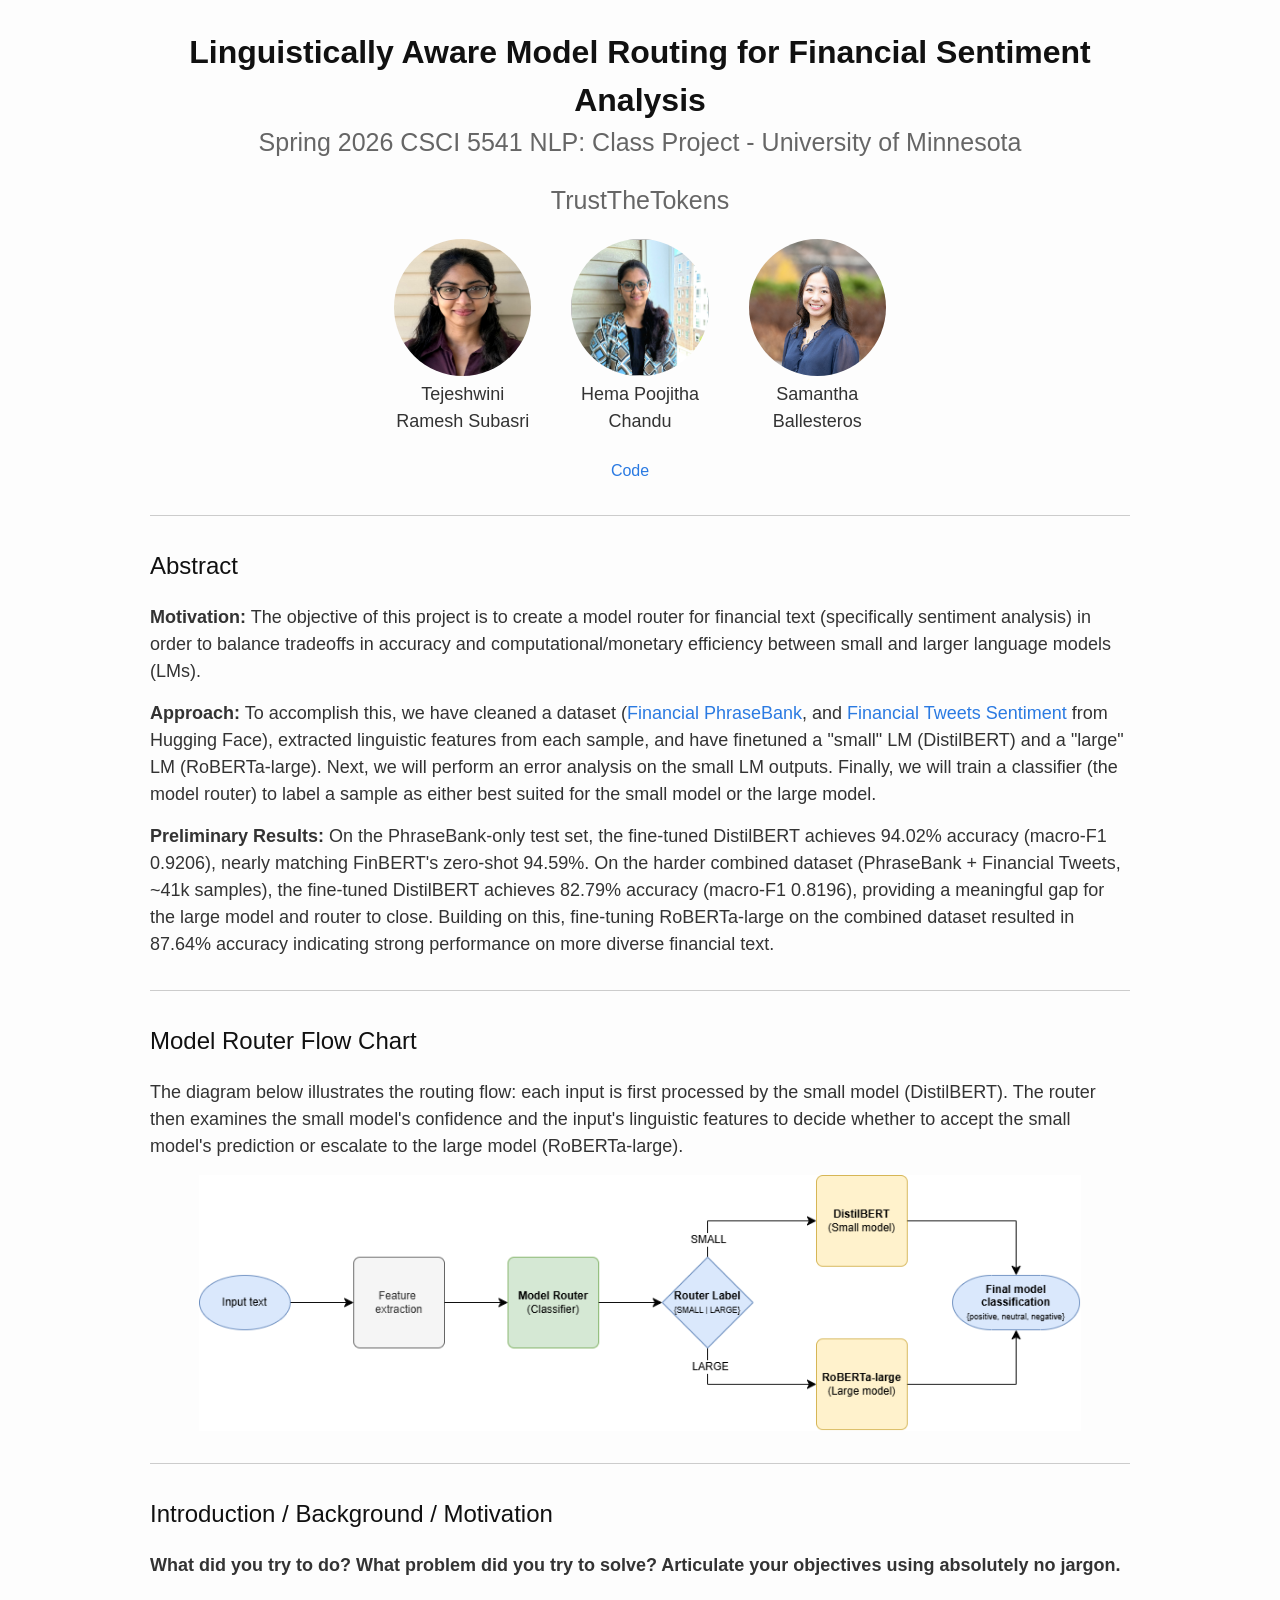
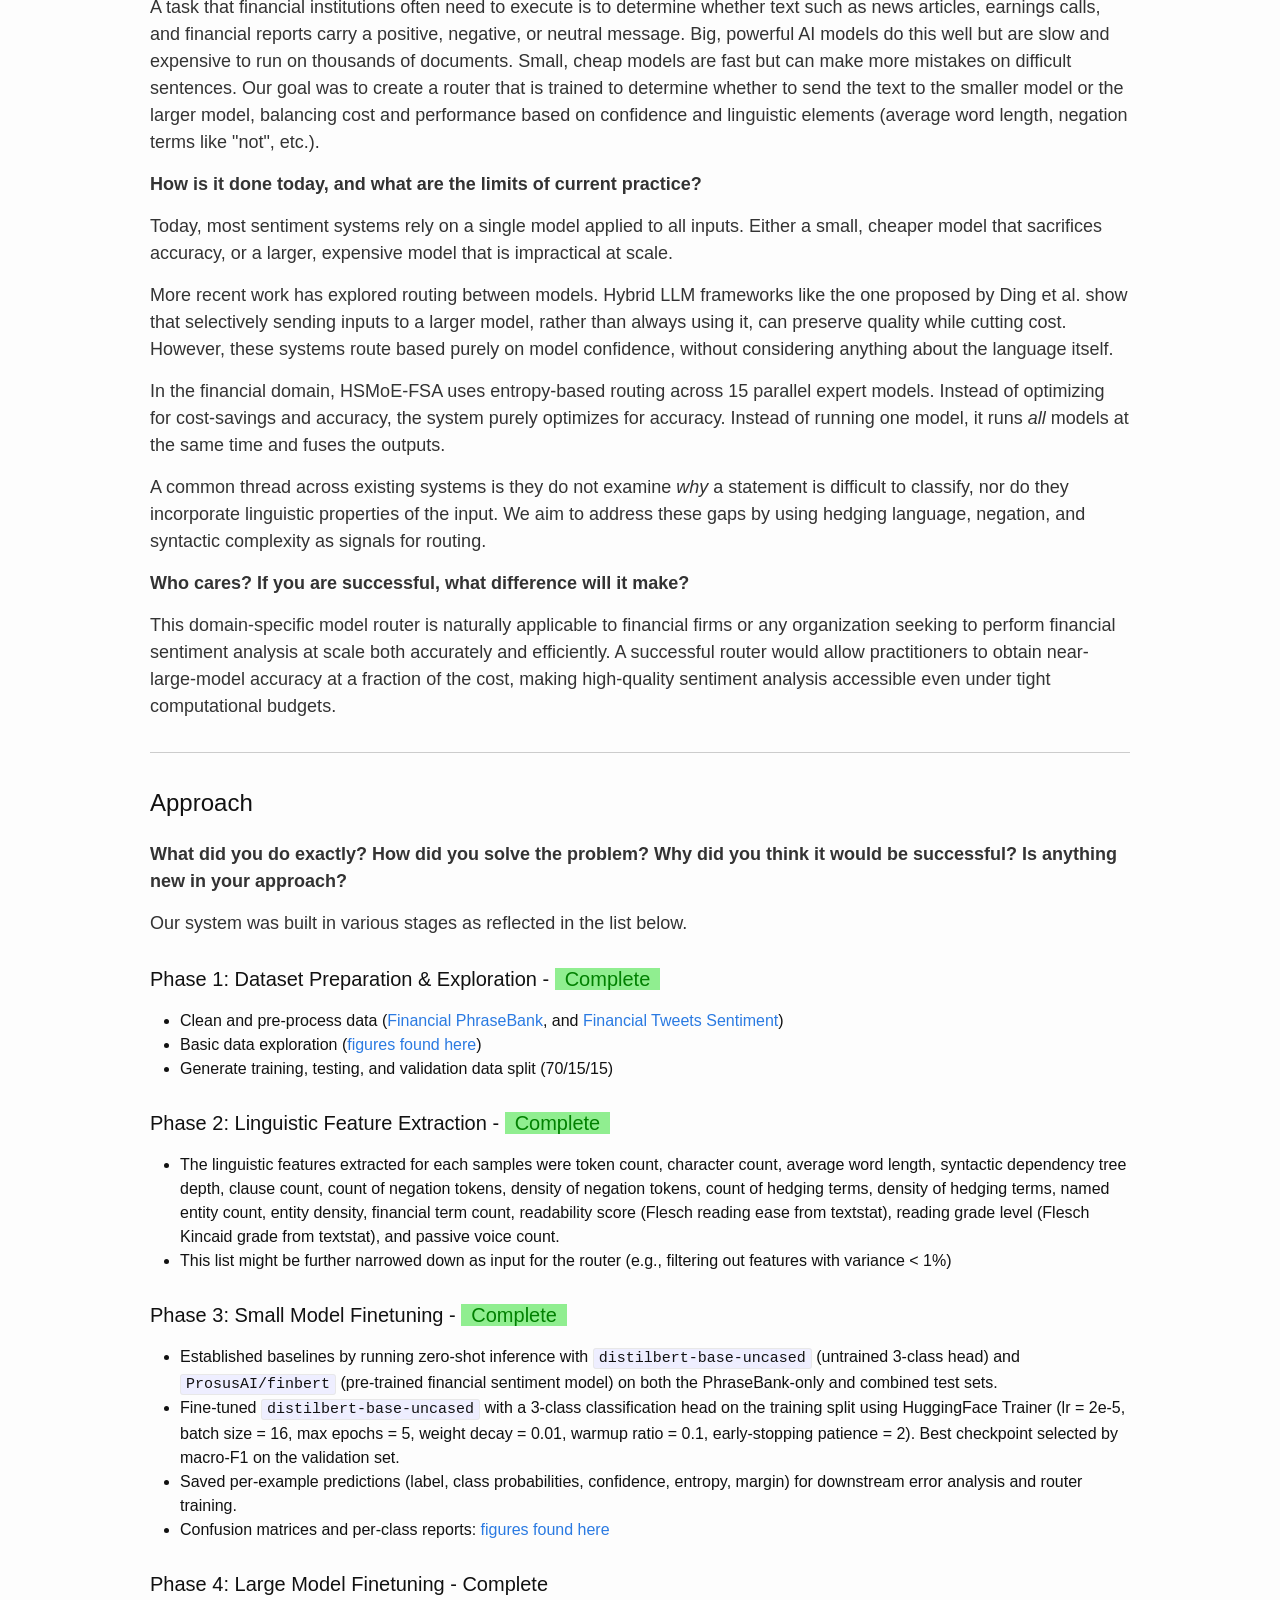
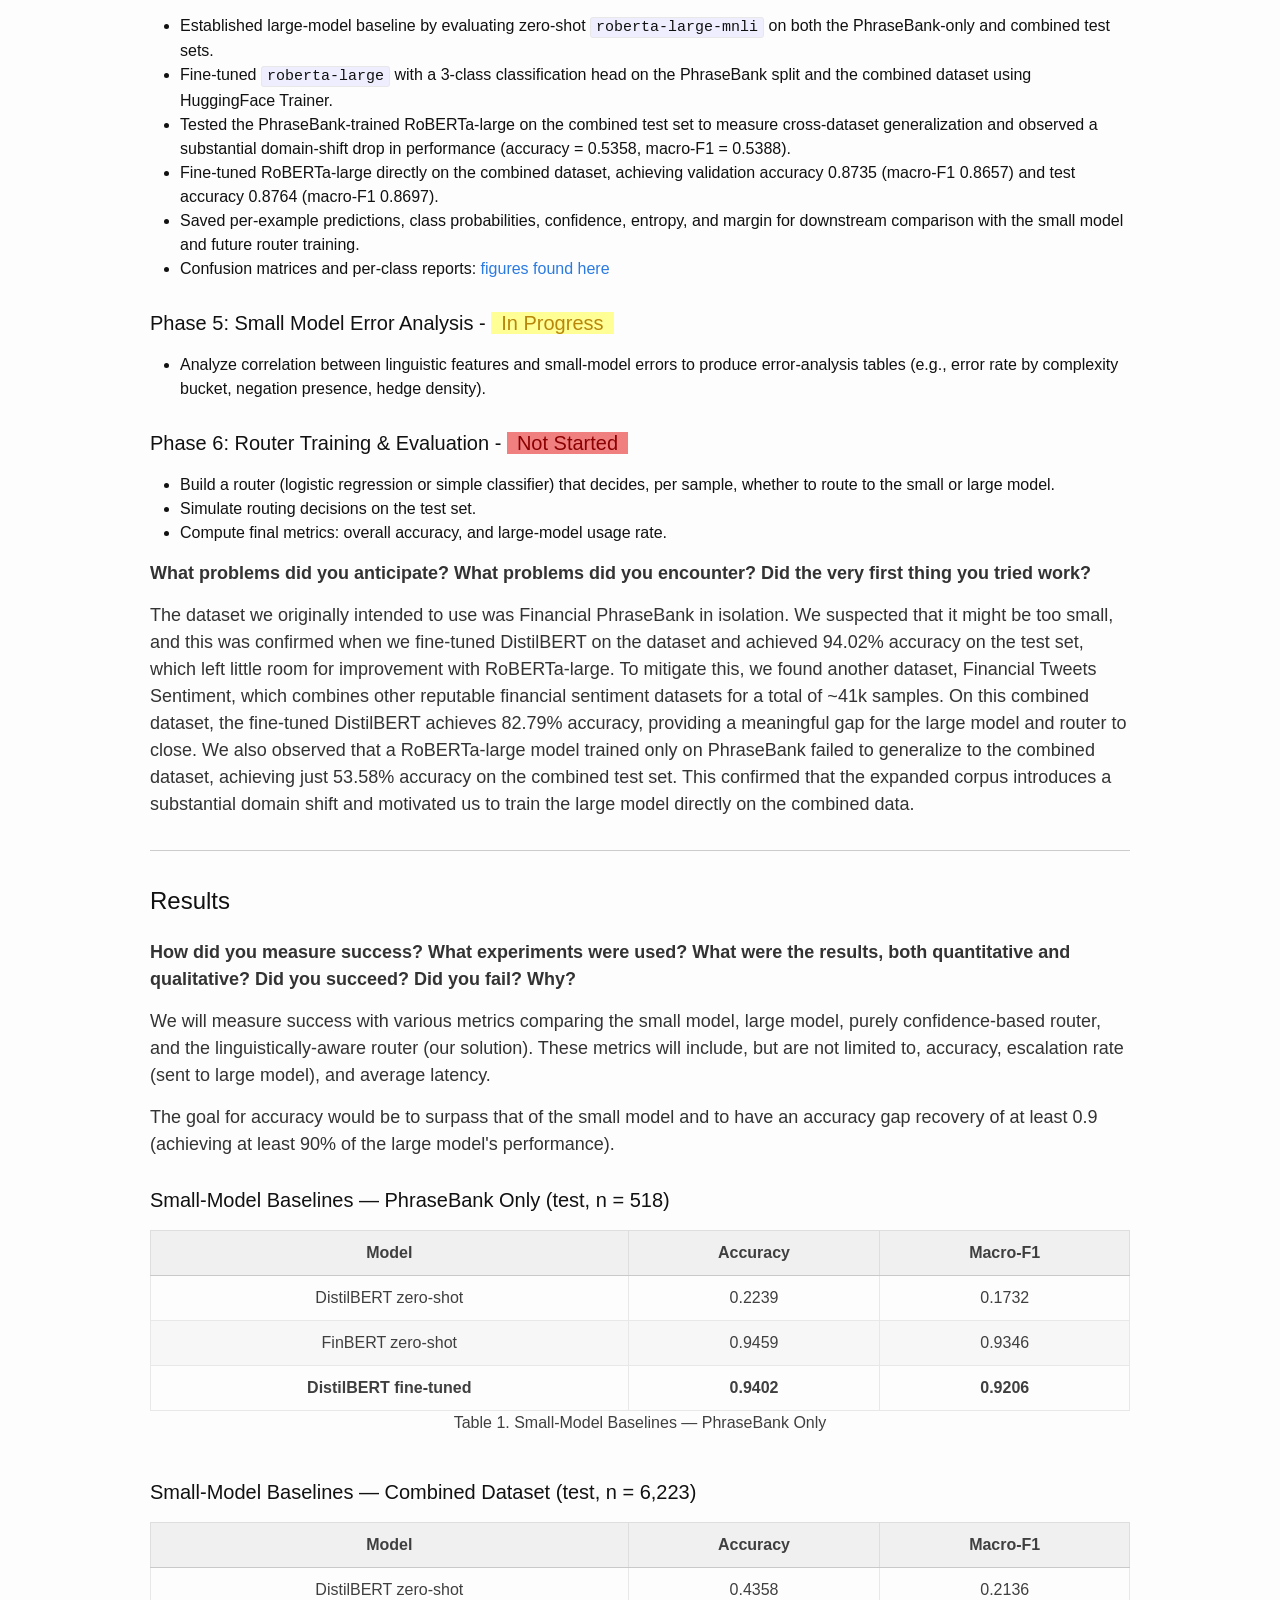
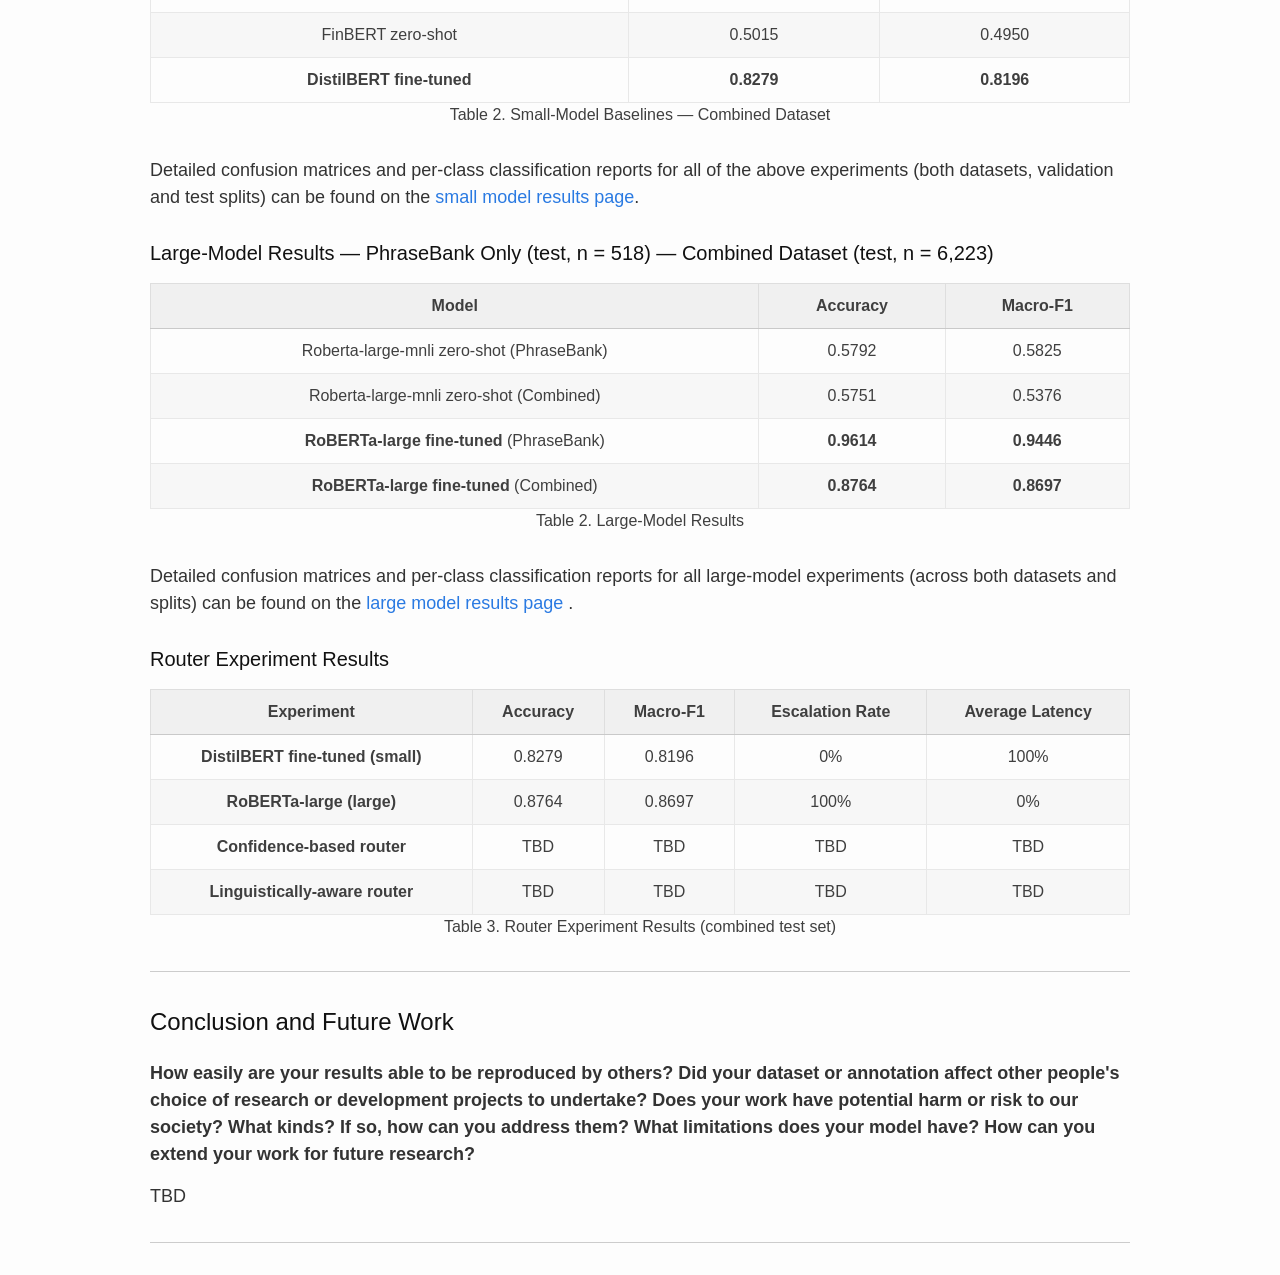
==== src/index.html @ 07c57b6b "Added Large model details in main page" ====
<!doctype html>
<!-- saved from url=(0014)about:internet -->
<html lang=" en-US">
  <head>
    <meta http-equiv="Content-Type" content="text/html; charset=UTF-8" />

    <meta http-equiv="X-UA-Compatible" content="IE=edge" />
    <meta name="viewport" content="width=device-width, initial-scale=1" />
    <title>
      NLP Class Project | Spring 2026 CSCI 5541 | University of Minnesota
    </title>

    <link rel="stylesheet" href="./css/bulma.min.css" />
    <link rel="stylesheet" href="./css/styles.css" />
    <link rel="preconnect" href="https://fonts.gstatic.com/" />
    <link href="./css/css2" rel="stylesheet" />
    <link href="./css/css" rel="stylesheet" />

    <base href="." target="_blank" />
  </head>

  <body>
    <div>
      <div class="wrapper">
        <h1 style="font-family: Lato, sans-serif;">
          Linguistically Aware Model Routing for Financial Sentiment Analysis
        </h1>
        <h4 style="font-family: Lato, sans-serif; ">
          Spring 2026 CSCI 5541 NLP: Class Project - University of Minnesota
        </h4>
        <h4 style="font-family: Lato, sans-serif; ">
          TrustTheTokens
        </h4>

        <div class="authors-wrapper">
          <div class="author-container">
            <div class="author-image">
              <img src="./img/headshots/tejeshwini-headshot.jpeg" />
            </div>
            <p>Tejeshwini Ramesh Subasri</p>
          </div>

          <div class="author-container">
            <div class="author-image">
              <img src="./img/headshots/hemapoojitha-headshot.jpg" />
              <img src="" />
            </div>
            <p>Hema Poojitha Chandu</p>
          </div>

          <div class="author-container">
            <div class="author-image">
              <img src="./img/headshots/samantha-headshot.jpg" />
            </div>
            <p>Samantha Ballesteros</p>
          </div>
        </div>

        <br />

        <div class="authors-wrapper">
          <div class="publication-links">
            <!-- Github link -->
            <!-- TODO: Link to final report / add pdf to github -->
            <!-- <span class="link-block">
              <a
                href=""
                target="_blank"
                class="external-link button is-normal is-rounded is-dark is-outlined"
              >
                <span>Final Report</span>
              </a>
            </span> -->

            <span class="link-block">
              <a
                href="https://github.com/TejeshwiniRS/Linguistically-aware-model-routing-for-financial-sentiment-analysis"
                target="_blank"
                class="external-link button is-normal is-rounded is-dark is-outlined"
              >
                <span>Code</span>
              </a>
            </span>

            <!-- TODO: Link to model weights if applicable -->
            <span class="link-block">
              <!-- <a
                href=""
                target="_blank"
                class="external-link button is-normal is-rounded is-dark is-outlined"
              >
                <span>Model Weights</span>
              </a> -->
            </span>
          </div>
        </div>
      </div>
    </div>

    <div class="wrapper">
      <hr />

      <h2 id="abstract">Abstract</h2>

      <p>
        <strong>Motivation:</strong>
        The objective of this project is to create a model router for financial
        text (specifically sentiment analysis) in order to balance tradeoffs in
        accuracy and computational/monetary efficiency between small and larger
        language models (LMs).
      </p>
      <p>
        <strong>Approach:</strong>
        To accomplish this, we have cleaned a dataset (<a
          href="https://huggingface.co/datasets/takala/financial_phrasebank/tree/main/data"
          >Financial PhraseBank</a
        >, and
        <a
          href="https://huggingface.co/datasets/TimKoornstra/financial-tweets-sentiment"
          >Financial Tweets Sentiment</a
        >
        from Hugging Face), extracted linguistic features from each sample, and
        have finetuned a "small" LM (DistilBERT) and a "large" LM
        (RoBERTa-large). Next, we will perform an error analysis on the small LM
        outputs. Finally, we will train a classifier (the model router) to label
        a sample as either best suited for the small model or the large model.
      </p>
      <p>
        <strong>Preliminary Results:</strong>
        On the PhraseBank-only test set, the fine-tuned DistilBERT achieves
        94.02% accuracy (macro-F1 0.9206), nearly matching FinBERT's zero-shot
        94.59%. On the harder combined dataset (PhraseBank + Financial Tweets,
        ~41k samples), the fine-tuned DistilBERT achieves 82.79% accuracy
        (macro-F1 0.8196), providing a meaningful gap for the large model and
        router to close. Building on this, fine-tuning RoBERTa-large on the combined dataset resulted in 87.64% accuracy indicating strong performance on more diverse financial text.
      </p>

      <hr />

      <h2 id="teaser">Model Router Flow Chart</h2>

      <p>
        The diagram below illustrates the routing flow: each input is first
        processed by the small model (DistilBERT). The router then examines
        the small model's confidence and the input's linguistic features to
        decide whether to accept the small model's prediction or escalate to
        the large model (RoBERTa-large).
      </p>

      <p class="sys-img">
        <img src="./img/flowchart.png" alt="Flowchart of model router system" />
      </p>

      <hr />

      <h2 id="introduction">Introduction / Background / Motivation</h2>

      <p>
        <b
          >What did you try to do? What problem did you try to solve? Articulate
          your objectives using absolutely no jargon.</b
        >
      </p>
      <p>
        A task that financial institutions often need to execute is to determine
        whether text such as news articles, earnings calls, and financial
        reports carry a positive, negative, or neutral message. Big, powerful AI
        models do this well but are slow and expensive to run on thousands of
        documents. Small, cheap models are fast but can make more mistakes
        on difficult sentences. Our goal was to create a router that is trained
        to determine whether to send the text to the smaller model or the larger
        model, balancing cost and performance based on confidence and linguistic
        elements (average word length, negation terms like "not", etc.).
      </p>

      <p>
        <b
          >How is it done today, and what are the limits of current practice?</b
        >
      </p>
      <p>
        Today, most sentiment systems rely on a single model applied to all
        inputs. Either a small, cheaper model that sacrifices accuracy, or a
        larger, expensive model that is impractical at scale.
      </p>
      <p>
        More recent work has explored routing between models. Hybrid LLM
        frameworks like the one proposed by Ding et al. show that selectively
        sending inputs to a larger model, rather than always using it, can
        preserve quality while cutting cost. However, these systems route based
        purely on model confidence, without considering anything about the
        language itself.
      </p>
      <p>
        In the financial domain, HSMoE-FSA uses entropy-based routing across 15
        parallel expert models. Instead of optimizing for cost-savings and
        accuracy, the system purely optimizes for accuracy. Instead of running
        one model, it runs <em>all</em> models at the same time and fuses the
        outputs.
      </p>
      <p>
        A common thread across existing systems is they do not examine
        <em>why</em> a statement is difficult to classify, nor do they
        incorporate linguistic properties of the input. We aim to address these
        gaps by using hedging language, negation, and syntactic complexity as
        signals for routing.
      </p>
      <p>
        <b>Who cares? If you are successful, what difference will it make?</b>
      </p>
      <p>
        This domain-specific model router is naturally applicable to financial
        firms or any organization seeking to perform financial sentiment
        analysis at scale both accurately and efficiently. A successful router
        would allow practitioners to obtain near-large-model accuracy at a
        fraction of the cost, making high-quality sentiment analysis accessible
        even under tight computational budgets.
      </p>

      <hr />

      <h2 id="approach">Approach</h2>
      <p>
        <b
          >What did you do exactly? How did you solve the problem? Why did you
          think it would be successful? Is anything new in your approach?</b
        >
      </p>

      <p>
        Our system was built in various stages as reflected in the list below.
      </p>

      <h3>
        Phase 1: Dataset Preparation & Exploration -
        <span class="complete">Complete</span>
      </h3>
      <ul>
        <li>
          Clean and pre-process data (<a
            href="https://huggingface.co/datasets/takala/financial_phrasebank/tree/main/data"
            >Financial PhraseBank</a
          >, and
          <a
            href="https://huggingface.co/datasets/TimKoornstra/financial-tweets-sentiment"
            >Financial Tweets Sentiment</a
          >)
        </li>
        <li>
          Basic data exploration (<a href="./html/eda_figures.html"
            >figures found here</a
          >)
        </li>
        <li>
          Generate training, testing, and validation data split (70/15/15)
        </li>
      </ul>
      <h3>
        Phase 2: Linguistic Feature Extraction -
        <span class="complete">Complete</span>
      </h3>
      <ul>
        <li>
          The linguistic features extracted for each samples were token count,
          character count, average word length, syntactic dependency tree depth,
          clause count, count of negation tokens, density of negation tokens,
          count of hedging terms, density of hedging terms, named entity count,
          entity density, financial term count, readability score (Flesch
          reading ease from textstat), reading grade level (Flesch Kincaid grade
          from textstat), and passive voice count.
        </li>
        <li>
          This list might be further narrowed down as input for the router
          (e.g., filtering out features with variance &lt; 1%)
        </li>
      </ul>
      <h3>
        Phase 3: Small Model Finetuning - <span class="complete">Complete</span>
      </h3>
      <ul>
        <li>
          Established baselines by running zero-shot inference with
          <code>distilbert-base-uncased</code> (untrained 3-class head) and
          <code>ProsusAI/finbert</code> (pre-trained financial sentiment model)
          on both the PhraseBank-only and combined test sets.
        </li>
        <li>
          Fine-tuned <code>distilbert-base-uncased</code> with a 3-class
          classification head on the training split using HuggingFace Trainer
          (lr&nbsp;=&nbsp;2e-5, batch&nbsp;size&nbsp;=&nbsp;16,
          max&nbsp;epochs&nbsp;=&nbsp;5, weight&nbsp;decay&nbsp;=&nbsp;0.01,
          warmup&nbsp;ratio&nbsp;=&nbsp;0.1, early-stopping&nbsp;patience&nbsp;=&nbsp;2).
          Best checkpoint selected by macro-F1 on the validation set.
        </li>
        <li>
          Saved per-example predictions (label, class probabilities,
          confidence, entropy, margin) for downstream error analysis and
          router training.
        </li>
        <li>
          Confusion matrices and per-class reports:
          <a href="./html/small_model_results.html">figures found here</a>
        </li>
      </ul>
      <!-- <h3>
        Phase 4: Large Model Finetuning - <span class="complete">Complete</span>
      </h3>
      <ul>
        <li>TODO</li>
      </ul> -->
      <h3>Phase 4: Large Model Finetuning - Complete</h3>
      <ul>
        <li>Established large-model baseline by evaluating zero-shot <code>roberta-large-mnli</code> on both the PhraseBank-only and combined test sets.</li>
        <li>Fine-tuned <code>roberta-large</code> with a 3-class classification head on the PhraseBank split and the combined dataset using HuggingFace Trainer.</li>
        <li>Tested the PhraseBank-trained RoBERTa-large on the combined test set to measure cross-dataset generalization and observed a substantial domain-shift drop in performance (accuracy = 0.5358, macro-F1 = 0.5388).</li>
        <li>Fine-tuned RoBERTa-large directly on the combined dataset, achieving validation accuracy 0.8735 (macro-F1 0.8657) and test accuracy 0.8764 (macro-F1 0.8697).</li>
        <li>Saved per-example predictions, class probabilities, confidence, entropy, and margin for downstream comparison with the small model and future router training.</li>
        <li>Confusion matrices and per-class reports: 
          <a href="./html/large_model_results.html">figures found here</a>
        </li>
      </ul>
      <h3>
        Phase 5: Small Model Error Analysis -
        <span class="in-progress">In Progress</span>
      </h3>
      <ul>
        <li>
          Analyze correlation between linguistic features and small-model
          errors to produce error-analysis tables (e.g., error rate by
          complexity bucket, negation presence, hedge density).
        </li>
      </ul>
      <h3>
        Phase 6: Router Training & Evaluation -
        <span class="not-started">Not Started</span>
      </h3>
      <ul>
        <li>
          Build a router (logistic regression or simple classifier) that
          decides, per sample, whether to route to the small or large model.
        </li>
        <li>Simulate routing decisions on the test set.</li>
        <li>
          Compute final metrics: overall accuracy, and
          large-model usage rate.
        </li>
      </ul>

      <p>
        <b
          >What problems did you anticipate? What problems did you encounter?
          Did the very first thing you tried work?</b
        >
      </p>

      <p>
        The dataset we originally intended to use was Financial PhraseBank in
        isolation. We suspected that it might be too small, and this was
        confirmed when we fine-tuned DistilBERT on the dataset and achieved
        94.02% accuracy on the test set, which left little room for
        improvement with RoBERTa-large. To mitigate this, we found another
        dataset, Financial Tweets Sentiment, which combines other reputable
        financial sentiment datasets for a total of ~41k samples. On this
        combined dataset, the fine-tuned DistilBERT achieves 82.79% accuracy,
        providing a meaningful gap for the large model and router to close.
  
        We also observed that a RoBERTa‑large model trained only on PhraseBank failed to generalize to the combined dataset, achieving just 53.58% accuracy on the combined test set. This confirmed that the expanded corpus introduces a substantial domain shift and motivated us to train the large model directly on the combined data.
      </p>

      <hr />

      <h2 id="results">Results</h2>

      <p>
        <b
          >How did you measure success? What experiments were used? What were
          the results, both quantitative and qualitative? Did you succeed? Did
          you fail? Why?</b
        >
      </p>

      <p>
        We will measure success with various metrics comparing the small model,
        large model, purely confidence-based router, and the
        linguistically-aware router (our solution). These metrics will include,
        but are not limited to, accuracy, escalation rate (sent to large model),
        and average latency.
      </p>
      <p>
        The goal for accuracy would be to surpass that of the small model and to
        have an accuracy gap recovery of at least 0.9 (achieving at least 90% of
        the large model's performance).
      </p>

      <h3>Small-Model Baselines &mdash; PhraseBank Only (test, n&nbsp;=&nbsp;518)</h3>

      <table>
        <thead>
          <tr>
            <th style="text-align: center"><strong>Model</strong></th>
            <th style="text-align: center">Accuracy</th>
            <th style="text-align: center">Macro-F1</th>
          </tr>
        </thead>
        <tbody>
          <tr>
            <td style="text-align: center">DistilBERT zero-shot</td>
            <td style="text-align: center">0.2239</td>
            <td style="text-align: center">0.1732</td>
          </tr>
          <tr>
            <td style="text-align: center">FinBERT zero-shot</td>
            <td style="text-align: center">0.9459</td>
            <td style="text-align: center">0.9346</td>
          </tr>
          <tr>
            <td style="text-align: center">
              <strong>DistilBERT fine-tuned</strong>
            </td>
            <td style="text-align: center"><strong>0.9402</strong></td>
            <td style="text-align: center"><strong>0.9206</strong></td>
          </tr>
        </tbody>
        <caption>
          Table 1. Small-Model Baselines &mdash; PhraseBank Only
        </caption>
      </table>

      <h3>Small-Model Baselines &mdash; Combined Dataset (test, n&nbsp;=&nbsp;6,223)</h3>

      <table>
        <thead>
          <tr>
            <th style="text-align: center"><strong>Model</strong></th>
            <th style="text-align: center">Accuracy</th>
            <th style="text-align: center">Macro-F1</th>
          </tr>
        </thead>
        <tbody>
          <tr>
            <td style="text-align: center">DistilBERT zero-shot</td>
            <td style="text-align: center">0.4358</td>
            <td style="text-align: center">0.2136</td>
          </tr>
          <tr>
            <td style="text-align: center">FinBERT zero-shot</td>
            <td style="text-align: center">0.5015</td>
            <td style="text-align: center">0.4950</td>
          </tr>
          <tr>
            <td style="text-align: center">
              <strong>DistilBERT fine-tuned</strong>
            </td>
            <td style="text-align: center"><strong>0.8279</strong></td>
            <td style="text-align: center"><strong>0.8196</strong></td>
          </tr>
        </tbody>
        <caption>
          Table 2. Small-Model Baselines &mdash; Combined Dataset
        </caption>
      </table>

      <p>
        Detailed confusion matrices and per-class classification reports for
        all of the above experiments (both datasets, validation and test splits)
        can be found on the
        <a href="./html/small_model_results.html"
          >small model results page</a
        >.
      </p>

      <h3>Large-Model Results &mdash; PhraseBank Only (test, n&nbsp;=&nbsp;518) &mdash; Combined Dataset (test, n&nbsp;=&nbsp;6,223)</h3>

      <table>
        <thead>
          <tr>
            <th style="text-align: center"><strong>Model</strong></th>
            <th style="text-align: center">Accuracy</th>
            <th style="text-align: center">Macro-F1</th>
          </tr>
        </thead>
        <tbody>
          <tr>
            <td style="text-align: center">Roberta-large-mnli zero-shot (PhraseBank)</td>
            <td style="text-align: center">0.5792</td>
            <td style="text-align: center">0.5825</td>
          </tr>
          <tr>
            <td style="text-align: center">Roberta-large-mnli zero-shot (Combined)</td>
            <td style="text-align: center">0.5751</td>
            <td style="text-align: center">0.5376</td>
          </tr>
          <tr>
            <td style="text-align: center">
              <strong>RoBERTa-large fine-tuned </strong> (PhraseBank)
            </td>
            <td style="text-align: center"><strong>0.9614</strong></td>
            <td style="text-align: center"><strong>0.9446</strong></td>
          </tr>
          <tr>
            <td style="text-align: center">
              <strong>RoBERTa-large fine-tuned </strong> (Combined)
            </td>
            <td style="text-align: center"><strong>0.8764</strong></td>
            <td style="text-align: center"><strong>0.8697</strong></td>
          </tr>
        </tbody>
        <caption>
          Table 2. Large-Model Results 
        </caption>
      </table>
      <p>
        Detailed confusion matrices and per-class classification reports for
        all large-model experiments (across both datasets and splits)
        can be found on the
        <a href="./html/large_model_results.html">
          large model results page
        </a>.
      </p>
      <h3>Router Experiment Results</h3>

      <table>
        <thead>
          <tr>
            <th style="text-align: center"><strong>Experiment</strong></th>
            <th style="text-align: center">Accuracy</th>
            <th style="text-align: center">Macro-F1</th>
            <th style="text-align: center">Escalation Rate</th>
            <th style="text-align: center">Average Latency</th>
          </tr>
        </thead>
        <tbody>
          <tr>
            <td style="text-align: center">
              <strong>DistilBERT fine-tuned (small)</strong>
            </td>
            <td style="text-align: center">0.8279</td>
            <td style="text-align: center">0.8196</td>
            <td style="text-align: center">0%</td>
            <td style="text-align: center">100%</td>
          </tr>
          <tr>
            <td style="text-align: center">
              <strong>RoBERTa-large (large)</strong>
            </td>
            <td style="text-align: center">0.8764</td>
            <td style="text-align: center">0.8697</td>
            <td style="text-align: center">100%</td>
            <td style="text-align: center">0%</td>
          </tr>
          <tr>
            <td style="text-align: center">
              <strong>Confidence-based router</strong>
            </td>
            <td style="text-align: center">TBD</td>
            <td style="text-align: center">TBD</td>
            <td style="text-align: center">TBD</td>
            <td style="text-align: center">TBD</td>
          </tr>
          <tr>
            <td style="text-align: center">
              <strong>Linguistically-aware router</strong>
            </td>
            <td style="text-align: center">TBD</td>
            <td style="text-align: center">TBD</td>
            <td style="text-align: center">TBD</td>
            <td style="text-align: center">TBD</td>
          </tr>
        </tbody>
        <caption>
          Table 3. Router Experiment Results (combined test set)
        </caption>
      </table>

      <hr />

      <h2 id="conclusion">Conclusion and Future Work</h2>

      <p>
        <strong>
          How easily are your results able to be reproduced by others? Did your
          dataset or annotation affect other people's choice of research or
          development projects to undertake? Does your work have potential harm
          or risk to our society? What kinds? If so, how can you address them?
          What limitations does your model have? How can you extend your work
          for future research?</strong
        >
      </p>

      <p>TBD</p>

      <hr />
    </div>
  </body>
</html>
---- src/css/styles.css ----
* Reset some basic elements body,
h1,
h2,
h3,
h4,
h5,
h6,
p,
blockquote,
pre,
hr,
dl,
dd,
ol,
ul,
figure {
  margin: 0;
  padding: 0;
}

/** Basic styling */
body {
  font:
    400 16px/1.5 -apple-system,
    BlinkMacSystemFont,
    "Segoe UI",
    Roboto,
    Helvetica,
    Arial,
    sans-serif,
    "Apple Color Emoji",
    "Segoe UI Emoji",
    "Segoe UI Symbol";
  color: #111;
  background-color: #fdfdfd;
  -webkit-text-size-adjust: 100%;
  -webkit-font-feature-settings: "kern" 1;
  -moz-font-feature-settings: "kern" 1;
  -o-font-feature-settings: "kern" 1;
  font-feature-settings: "kern" 1;
  font-kerning: normal;
  display: flex;
  min-height: 100vh;
  flex-direction: column;
}

/** Set `margin-bottom` to maintain vertical rhythm */
h1,
h2,
h3,
h4,
h5,
h6,
p,
blockquote,
pre,
ul,
ol,
dl,
figure,
.highlight {
  margin-bottom: 15px;
}

/** `main` element */
main {
  display: block; /* Default value of `display` of `main` element is 'inline' in IE 11. */
}

/** Images */
img {
  max-width: 100%;
  vertical-align: middle;
}

/** Figures */
figure > img {
  display: block;
}

figcaption {
  font-size: 14px;
}

/** Lists */
ul,
ol {
  margin-left: 30px;
}

li > ul,
li > ol {
  margin-bottom: 0;
}

/** Headings */
h1,
h2,
h3,
h4,
h5,
h6 {
  font-weight: 400;
}

/** Links */
a {
  color: #2a7ae2;
  text-decoration: none;
}

a:visited {
  color: #1756a9;
}

a:hover {
  color: #111;
  text-decoration: underline;
}

.social-media-list a:hover {
  text-decoration: none;
}

.social-media-list a:hover .username {
  text-decoration: underline;
}

/** Blockquotes */
blockquote {
  color: #828282;
  border-left: 4px solid #e8e8e8;
  padding-left: 15px;
  font-size: 18px;
  letter-spacing: -1px;
  font-style: italic;
}

blockquote > :last-child {
  margin-bottom: 0;
}

/** Code formatting */
pre,
code {
  font-size: 15px;
  border: 1px solid #e8e8e8;
  border-radius: 3px;
  background-color: #eef;
}

code {
  padding: 1px 5px;
}

pre {
  padding: 8px 12px;
  overflow-x: auto;
}

pre > code {
  border: 0;
  padding-right: 0;
  padding-left: 0;
}

/** Wrapper */
.wrapper {
  max-width: -webkit-calc(800px - (30px * 2));
  max-width: calc(800px - (30px * 2));
  margin-right: auto;
  margin-left: auto;
  padding-right: 30px;
  padding-left: 30px;
}

@media screen and (max-width: 800px) {
  .wrapper {
    max-width: -webkit-calc(800px - (30px));
    max-width: calc(800px - (30px));
    padding-right: 15px;
    padding-left: 15px;
  }
}

/** Clearfix */
.footer-col-wrapper:after,
.wrapper:after {
  content: "";
  display: table;
  clear: both;
}

/** Icons */
.svg-icon {
  width: 16px;
  height: 16px;
  display: inline-block;
  fill: #828282;
  padding-right: 5px;
  vertical-align: text-top;
}

.social-media-list li + li {
  padding-top: 5px;
}

/** Tables */
table {
  margin-bottom: 30px;
  width: 100%;
  text-align: left;
  color: #3f3f3f;
  border-collapse: collapse;
  border: 1px solid #e8e8e8;
}

table tr:nth-child(even) {
  background-color: #f7f7f7;
}

table th,
table td {
  padding: 10px 15px;
}

table th {
  background-color: #f0f0f0;
  border: 1px solid #dedede;
  border-bottom-color: #c9c9c9;
}

table td {
  border: 1px solid #e8e8e8;
}

/** Site header */
.site-header {
  border-top: 5px solid #424242;
  border-bottom: 1px solid #e8e8e8;
  min-height: 55.95px;
  position: relative;
}

.site-title {
  font-size: 26px;
  font-weight: 300;
  line-height: 54px;
  letter-spacing: -1px;
  margin-bottom: 0;
  float: left;
}

.site-title,
.site-title:visited {
  color: #424242;
}

.site-nav {
  float: right;
  line-height: 54px;
}

.site-nav .nav-trigger {
  display: none;
}

.site-nav .menu-icon {
  display: none;
}

.site-nav .page-link {
  color: #111;
  line-height: 1.5;
}

.site-nav .page-link:not(:last-child) {
  margin-right: 20px;
}

@media screen and (max-width: 600px) {
  .site-nav {
    position: absolute;
    top: 9px;
    right: 15px;
    background-color: #fdfdfd;
    border: 1px solid #e8e8e8;
    border-radius: 5px;
    text-align: right;
  }
  .site-nav label[for="nav-trigger"] {
    display: block;
    float: right;
    width: 36px;
    height: 36px;
    z-index: 2;
    cursor: pointer;
  }
  .site-nav .menu-icon {
    display: block;
    float: right;
    width: 36px;
    height: 26px;
    line-height: 0;
    padding-top: 10px;
    text-align: center;
  }
  .site-nav .menu-icon > svg {
    fill: #424242;
  }
  .site-nav input ~ .trigger {
    clear: both;
    display: none;
  }
  .site-nav input:checked ~ .trigger {
    display: block;
    padding-bottom: 5px;
  }
  .site-nav .page-link {
    display: block;
    padding: 5px 10px;
    margin-left: 20px;
  }
  .site-nav .page-link:not(:last-child) {
    margin-right: 0;
  }
}

/** Site footer */
.site-footer {
  border-top: 1px solid #e8e8e8;
  padding: 30px 0;
}

.footer-heading {
  font-size: 18px;
  margin-bottom: 15px;
}

.contact-list,
.social-media-list {
  list-style: none;
  margin-left: 0;
}

.footer-col-wrapper {
  font-size: 15px;
  color: #828282;
  margin-left: -15px;
}

.footer-col {
  float: left;
  margin-bottom: 15px;
  padding-left: 15px;
}

.footer-col-1 {
  width: -webkit-calc(35% - (30px / 2));
  width: calc(35% - (30px / 2));
}

.footer-col-2 {
  width: -webkit-calc(20% - (30px / 2));
  width: calc(20% - (30px / 2));
}

.footer-col-3 {
  width: -webkit-calc(45% - (30px / 2));
  width: calc(45% - (30px / 2));
}

@media screen and (max-width: 800px) {
  .footer-col-1,
  .footer-col-2 {
    width: -webkit-calc(50% - (30px / 2));
    width: calc(50% - (30px / 2));
  }
  .footer-col-3 {
    width: -webkit-calc(100% - (30px / 2));
    width: calc(100% - (30px / 2));
  }
}

@media screen and (max-width: 600px) {
  .footer-col {
    float: none;
    width: -webkit-calc(100% - (30px / 2));
    width: calc(100% - (30px / 2));
  }
}

/** Page content */
.page-content {
  padding: 30px 0;
  flex: 1;
}

.page-heading {
  font-size: 32px;
}

.post-list-heading {
  font-size: 28px;
}

.post-list {
  margin-left: 0;
  list-style: none;
}

.post-list > li {
  margin-bottom: 30px;
}

.post-meta {
  font-size: 14px;
  color: #828282;
}

.post-link {
  display: block;
  font-size: 24px;
}

/** Posts */
.post-header {
  margin-bottom: 30px;
}

.post-title {
  font-size: 42px;
  letter-spacing: -1px;
  line-height: 1;
}

@media screen and (max-width: 800px) {
  .post-title {
    font-size: 36px;
  }
}

.post-content {
  margin-bottom: 30px;
}

.post-content h2 {
  font-size: 32px;
}

@media screen and (max-width: 800px) {
  .post-content h2 {
    font-size: 28px;
  }
}

.post-content h3 {
  font-size: 26px;
}

@media screen and (max-width: 800px) {
  .post-content h3 {
    font-size: 22px;
  }
}

.post-content h4 {
  font-size: 20px;
}

@media screen and (max-width: 800px) {
  .post-content h4 {
    font-size: 18px;
  }
}

/** Syntax highlighting styles */
.highlight {
  background: #fff;
}

.highlighter-rouge .highlight {
  background: #eef;
}

.highlight .c {
  color: #998;
  font-style: italic;
}

.highlight .err {
  color: #a61717;
  background-color: #e3d2d2;
}

.highlight .k {
  font-weight: bold;
}

.highlight .o {
  font-weight: bold;
}

.highlight .cm {
  color: #998;
  font-style: italic;
}

.highlight .cp {
  color: #999;
  font-weight: bold;
}

.highlight .c1 {
  color: #998;
  font-style: italic;
}

.highlight .cs {
  color: #999;
  font-weight: bold;
  font-style: italic;
}

.highlight .gd {
  color: #000;
  background-color: #fdd;
}

.highlight .gd .x {
  color: #000;
  background-color: #faa;
}

.highlight .ge {
  font-style: italic;
}

.highlight .gr {
  color: #a00;
}

.highlight .gh {
  color: #999;
}

.highlight .gi {
  color: #000;
  background-color: #dfd;
}

.highlight .gi .x {
  color: #000;
  background-color: #afa;
}

.highlight .go {
  color: #888;
}

.highlight .gp {
  color: #555;
}

.highlight .gs {
  font-weight: bold;
}

.highlight .gu {
  color: #aaa;
}

.highlight .gt {
  color: #a00;
}

.highlight .kc {
  font-weight: bold;
}

.highlight .kd {
  font-weight: bold;
}

.highlight .kp {
  font-weight: bold;
}

.highlight .kr {
  font-weight: bold;
}

.highlight .kt {
  color: #458;
  font-weight: bold;
}

.highlight .m {
  color: #099;
}

.highlight .s {
  color: #d14;
}

.highlight .na {
  color: #008080;
}

.highlight .nb {
  color: #0086b3;
}

.highlight .nc {
  color: #458;
  font-weight: bold;
}

.highlight .no {
  color: #008080;
}

.highlight .ni {
  color: #800080;
}

.highlight .ne {
  color: #900;
  font-weight: bold;
}

.highlight .nf {
  color: #900;
  font-weight: bold;
}

.highlight .nn {
  color: #555;
}

.highlight .nt {
  color: #000080;
}

.highlight .nv {
  color: #008080;
}

.highlight .ow {
  font-weight: bold;
}

.highlight .w {
  color: #bbb;
}

.highlight .mf {
  color: #099;
}

.highlight .mh {
  color: #099;
}

.highlight .mi {
  color: #099;
}

.highlight .mo {
  color: #099;
}

.highlight .sb {
  color: #d14;
}

.highlight .sc {
  color: #d14;
}

.highlight .sd {
  color: #d14;
}

.highlight .s2 {
  color: #d14;
}

.highlight .se {
  color: #d14;
}

.highlight .sh {
  color: #d14;
}

.highlight .si {
  color: #d14;
}

.highlight .sx {
  color: #d14;
}

.highlight .sr {
  color: #009926;
}

.highlight .s1 {
  color: #d14;
}

.highlight .ss {
  color: #990073;
}

.highlight .bp {
  color: #999;
}

.highlight .vc {
  color: #008080;
}

.highlight .vg {
  color: #008080;
}

.highlight .vi {
  color: #008080;
}

.highlight .il {
  color: #099;
}

.wrapper {
  max-width: calc(1000px - (10px * 2));
  padding-right: 10px;
  padding-left: 10px;
}

h1 {
  font-weight: bold;
  font-size: 32px;
  margin-top: 20px;
  margin-bottom: 0px;
  text-align: center;
}

hr {
  margin-top: 32px;
  margin-bottom: 32px;
  background-color: #ccc;
  border: 0px;
  height: 1px;
}

h4 {
  color: #666;
  font-size: 25px;
  margin-bottom: 20px;
  text-align: center;
}

h2 {
  font-size: 24px;
  margin-bottom: 20px;
}

h3 {
  font-size: 20px;
  padding-top: 12px;
}

p {
  font-size: 18px;
  color: #333;
  font-weight: 300;
}

.video-wrapper {
  text-align: center;
  margin-bottom: 20px;
  position: relative;
  width: 100%;
  padding-bottom: 56.25%;
}

iframe {
  position: absolute;
  width: 100%;
  height: 100%;
  left: 0;
  top: 0;
}

.links-wrapper {
  display: flex;
  flex-direction: row;
  align-items: flex-start;
  justify-content: center;
  gap: 40px;
  text-align: center;
}

.authors-wrapper {
  display: flex;
  flex-direction: row;
  align-items: flex-start;
  justify-content: center;
  gap: 40px;
  text-align: center;
}

.author-container {
  width: 14%;
  align-self: flex-start;
}

.author-container p {
  margin-bottom: 0px;
  font-size: 18px;
}

.author-image {
  position: relative;
  width: 100%;
  padding-bottom: 100%;
  margin-bottom: 5px;
}

.author-image img {
  position: absolute;
  width: 100%;
  height: 100%;
  top: 0;
  left: 0;
  border-radius: 50%;
}

.center {
  text-align: center;
}

.acknowledgement {
  color: #999;
  font-size: 12px;
}

.logos {
  text-align: center;
}

.logos img {
  padding: 0 4px 0 4px;
  height: 28px;
}

.img-left {
  display: inline-block;
  width: 45%;
}

.text-right {
  display: inline-block;
  width: calc(54% - 16px);
  margin-left: 16px;
  vertical-align: middle;
}

.quote {
  width: 70%;
  margin-left: 15%;
}

pre {
  display: block;
  font-size: 14px;
  color: #333;
  word-break: break-all;
  word-wrap: break-word;
  background-color: #f5f5f5;
  border: 1px solid #ccc;
  border-radius: 4px;
}

.sys-img {
  width: 90%;
  margin-left: 5%;
}

.sys-img-small {
  width: 70%;
  margin-left: 15%;
}

.sys-icon-img img {
  width: 25px;
}

.links p {
  margin-bottom: 10px;
}

@media (max-width: 600px) {
  h4 {
    font-size: 20px;
  }
  h2 {
    font-size: 20px;
  }
  h3 {
    font-size: 16px;
  }
  p {
    font-size: 14px;
  }
  .author-container p {
    font-size: 10px;
  }
  pre {
    font-size: 10px;
  }
  .wrapper {
    max-width: calc(100vw - 20px);
    padding-right: 10px;
    padding-left: 10px;
  }
  .authors-wrapper {
    display: flex;
    flex-direction: row;
    align-items: flex-start;
    justify-content: center;
    gap: 10px;
    text-align: center;
  }
  .author-container {
    width: 12%;
    align-self: flex-start;
  }
  .img-left {
    display: block;
    text-align: center;
    width: 70%;
    margin-left: 15%;
  }
  .text-right {
    width: 100%;
    margin-left: 0px;
  }
  .sys-img {
    width: 100%;
    margin-left: 0;
  }
}

caption {
  caption-side: bottom;
}
/*# sourceMappingURL=styles.css.map */

.link-block a {
  margin-top: 5px;
  margin-bottom: 5px;
}

.publication-links {
  display: flex;
  gap: 20px;
}

.eda-figures {
  display: flex;
  flex-direction: column;
  gap: 40px;
  align-items: center;
}

.eda-figures * {
  max-width: 80vw;
}

.complete,
.in-progress,
.not-started {
  padding: 0 0.5em;
}

.complete {
  color: green;
  background-color: lightgreen;
}

.in-progress {
  color: darkgoldenrod;
  background-color: rgb(255, 255, 149);
}

.not-started {
  color: darkred;
  background-color: lightcoral;
}
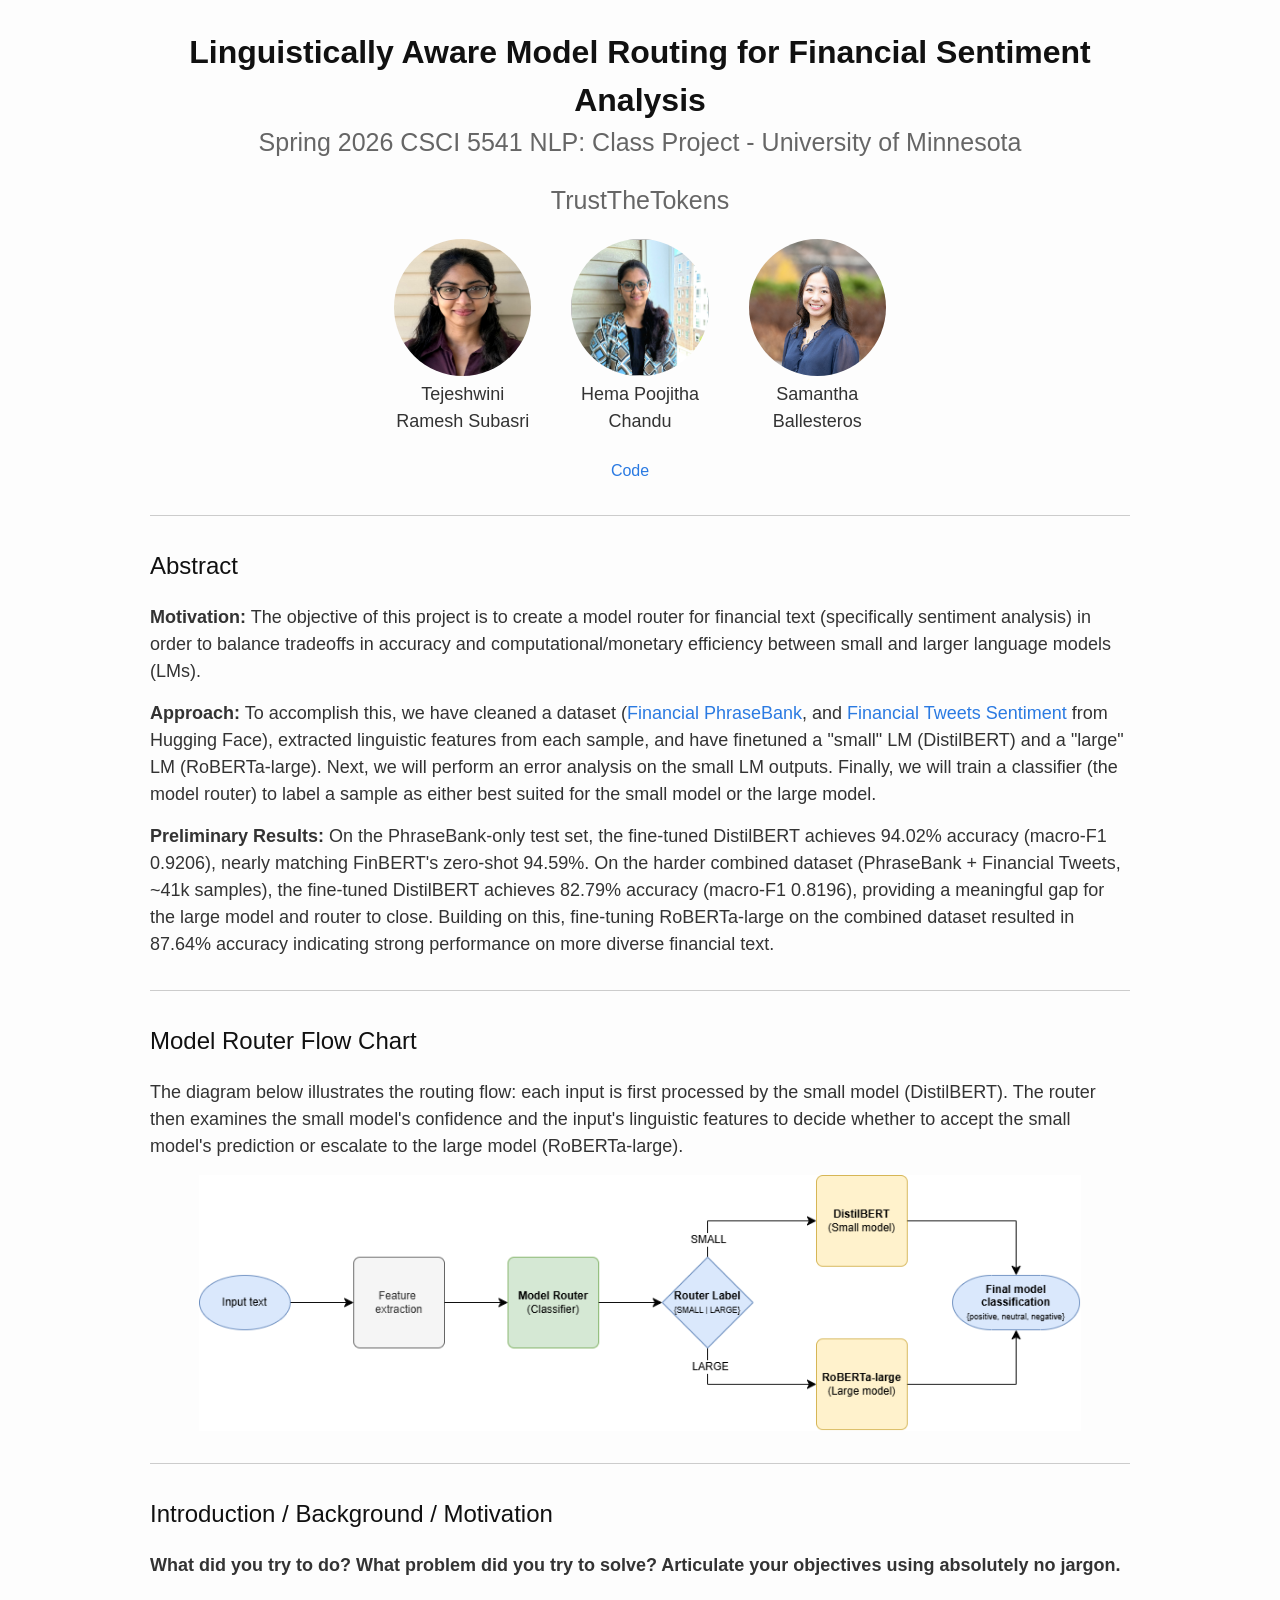
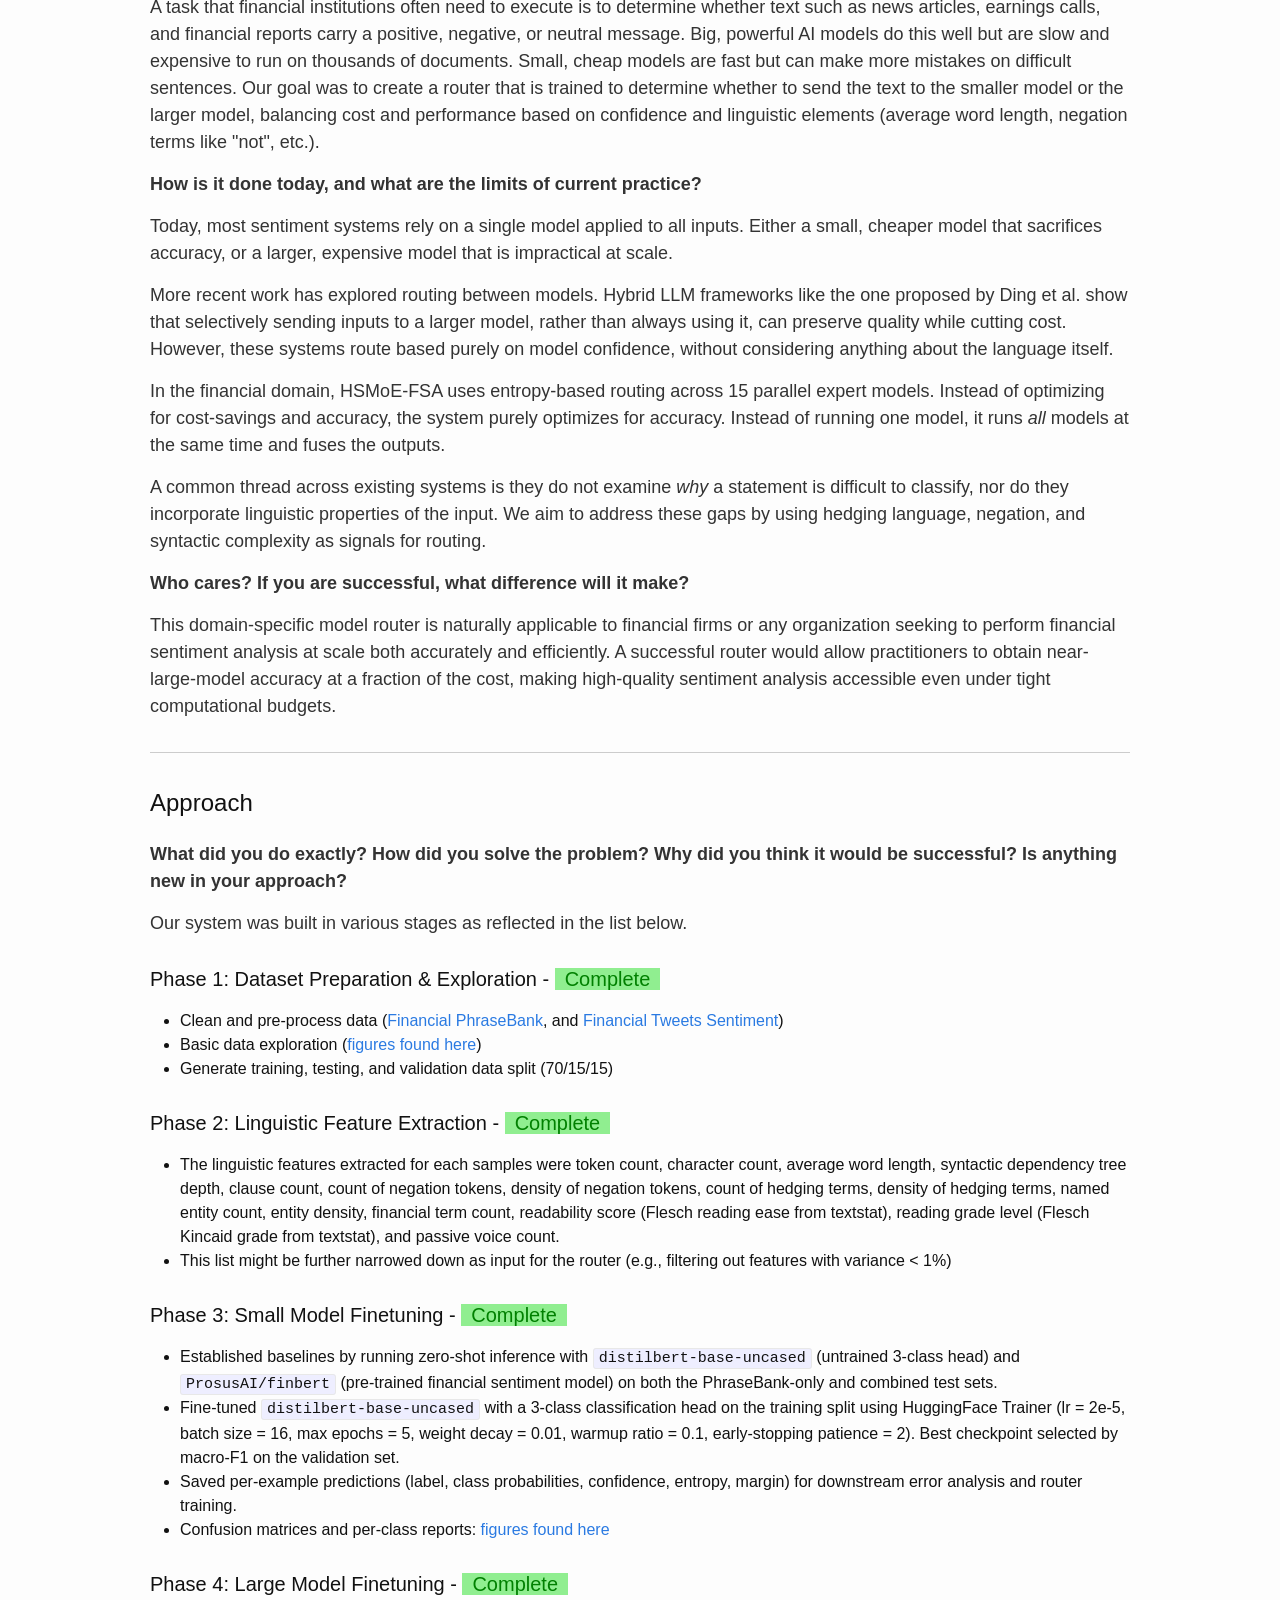
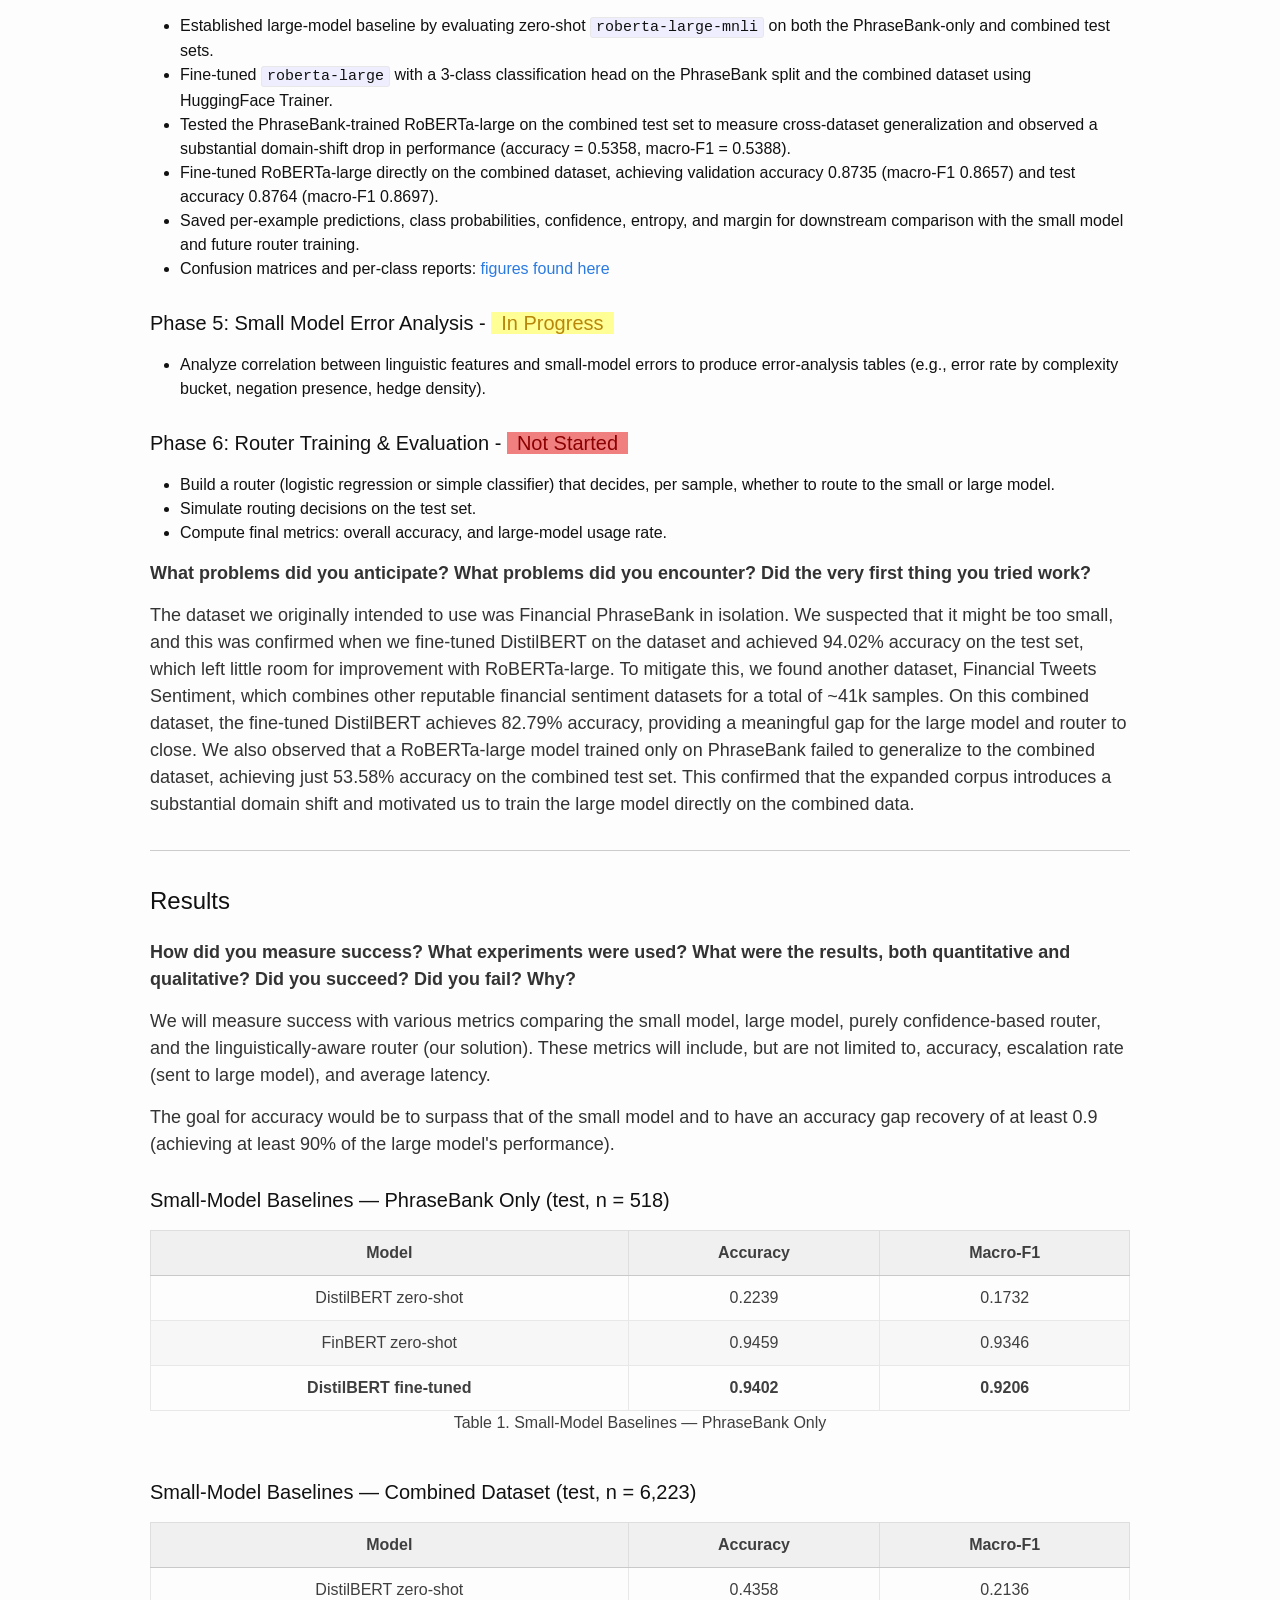
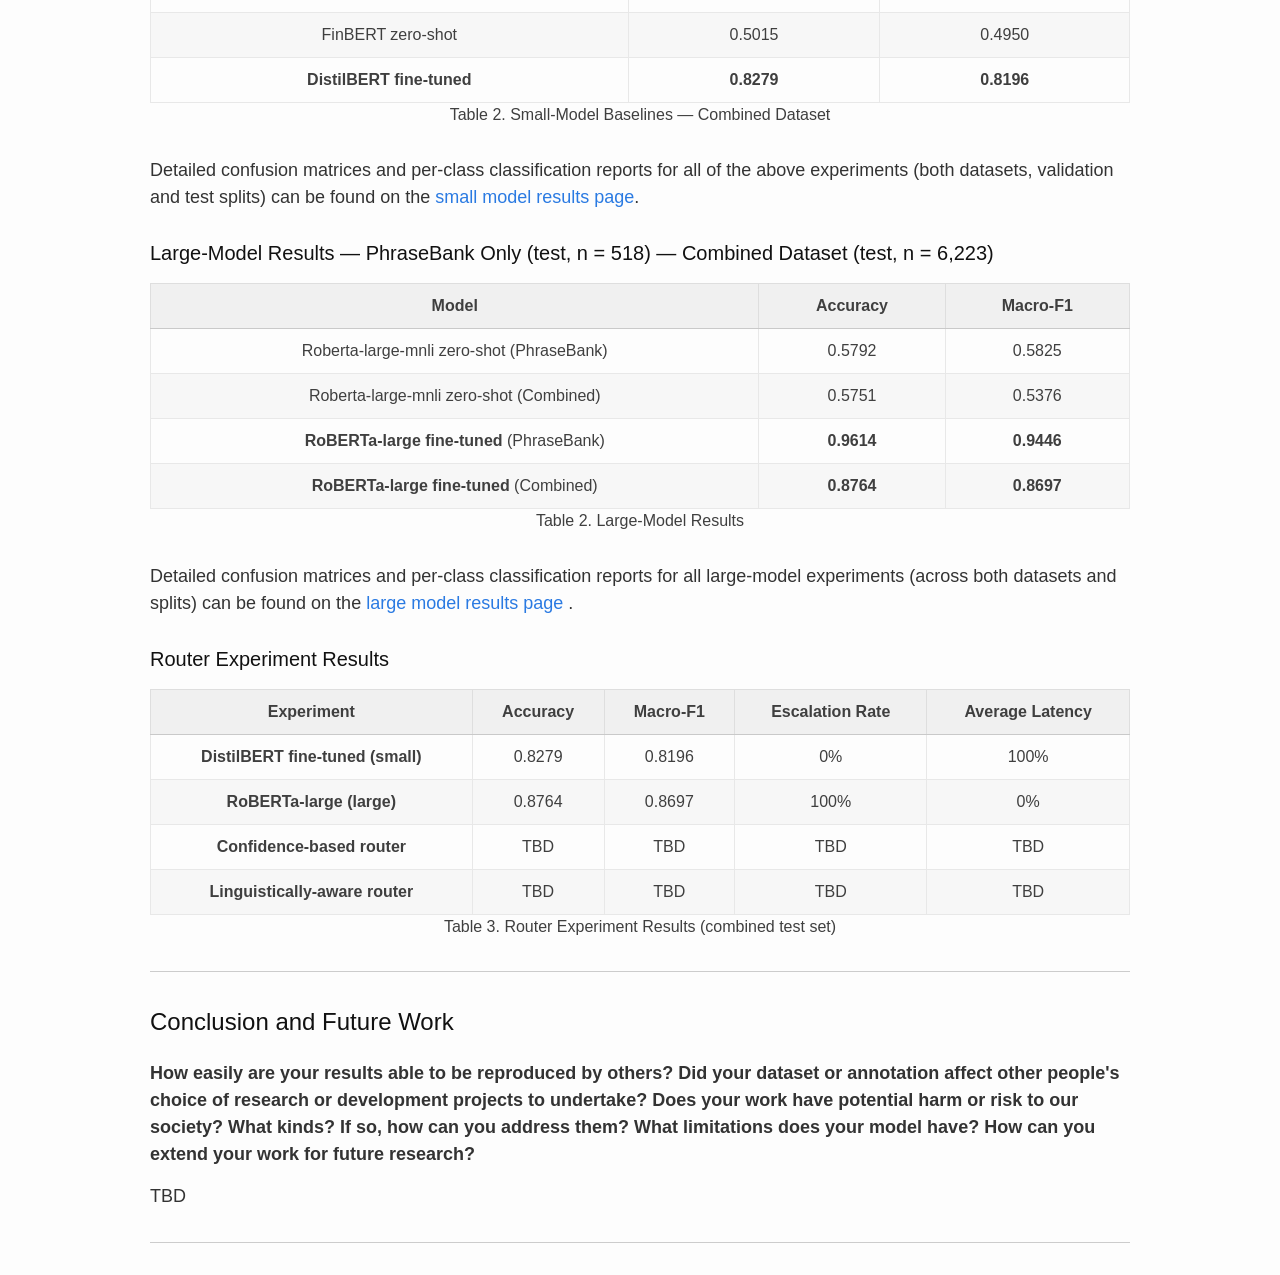
==== commit 5e9ce530: "minor changes" ====
--- a/src/index.html
+++ b/src/index.html
@@ -302,13 +302,7 @@
           <a href="./html/small_model_results.html">figures found here</a>
         </li>
       </ul>
-      <!-- <h3>
-        Phase 4: Large Model Finetuning - <span class="complete">Complete</span>
-      </h3>
-      <ul>
-        <li>TODO</li>
-      </ul> -->
-      <h3>Phase 4: Large Model Finetuning - Complete</h3>
+      <h3>Phase 4: Large Model Finetuning - <span class="complete">Complete</span></h3>
       <ul>
         <li>Established large-model baseline by evaluating zero-shot <code>roberta-large-mnli</code> on both the PhraseBank-only and combined test sets.</li>
         <li>Fine-tuned <code>roberta-large</code> with a 3-class classification head on the PhraseBank split and the combined dataset using HuggingFace Trainer.</li>
--- a/src/css/styles.css
+++ b/src/css/styles.css
@@ -980,6 +980,32 @@
 .eda-figures * {
   max-width: 80vw;
 }
+.large-model-figures {
+  display: flex;
+  flex-wrap: wrap;
+  gap: 24px;
+  justify-content: center;
+  align-items: flex-start;
+  margin: 20px 0;
+}
+
+.large-model-figures img {
+  width: 48%;
+  max-width: 600px;
+  height: auto;
+  object-fit: contain;
+  border: 1px solid #ddd;
+  border-radius: 6px;
+  background: white;
+  padding: 8px;
+}
+
+@media (max-width: 900px) {
+  .large-model-figures img {
+    width: 100%;
+    max-width: 100%;
+  }
+}
 
 .complete,
 .in-progress,
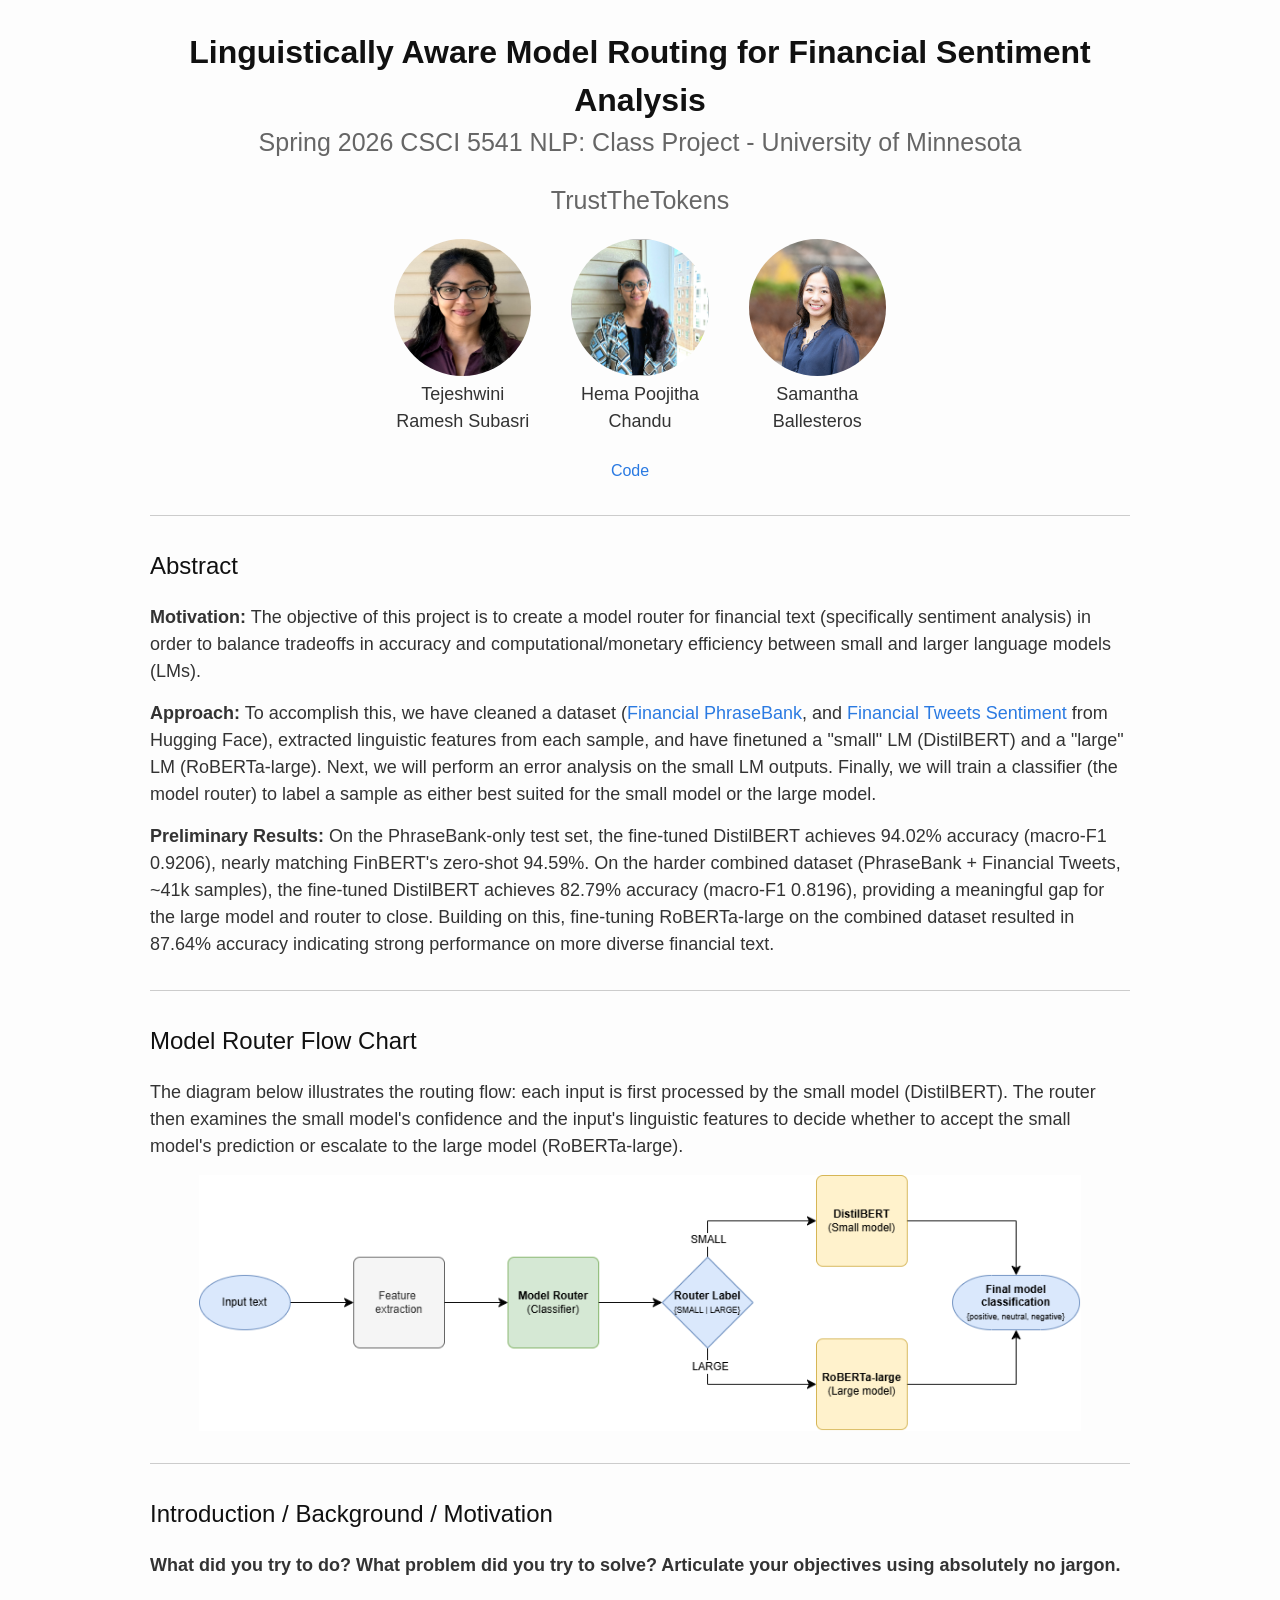
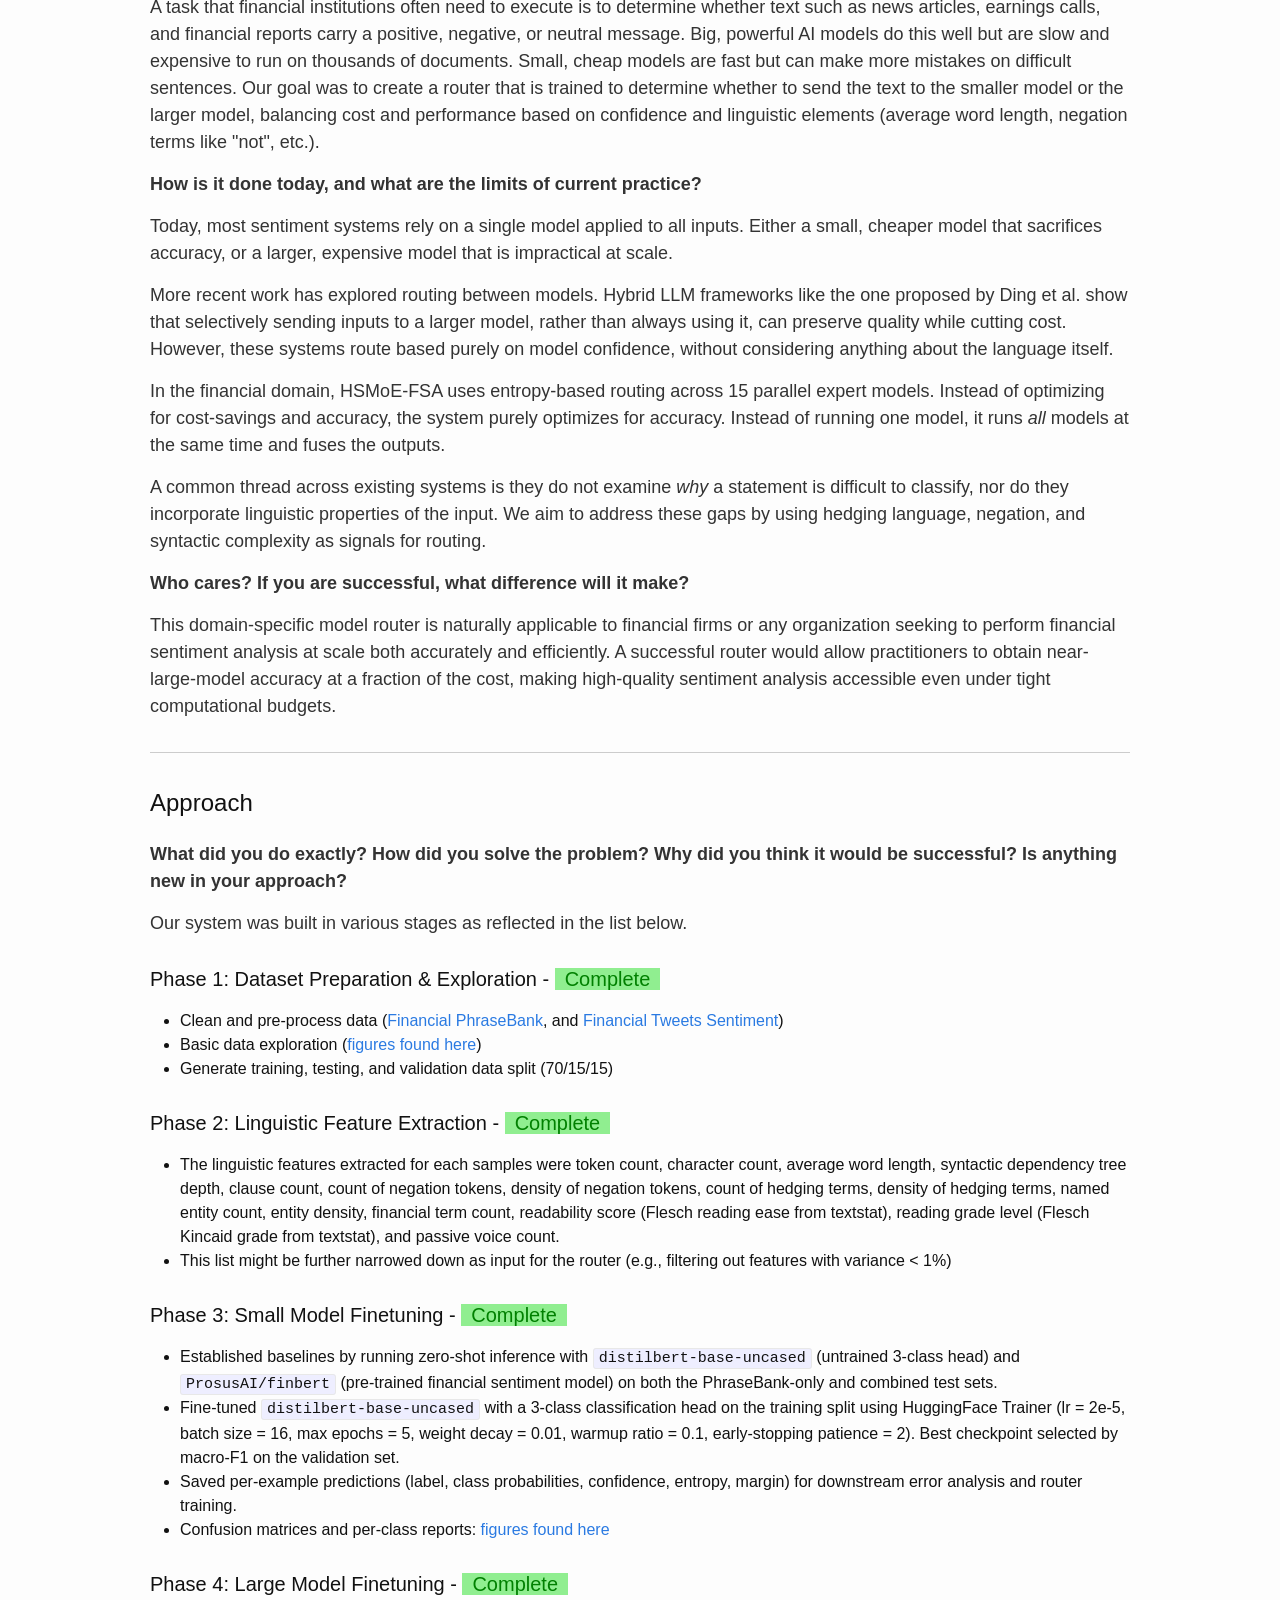
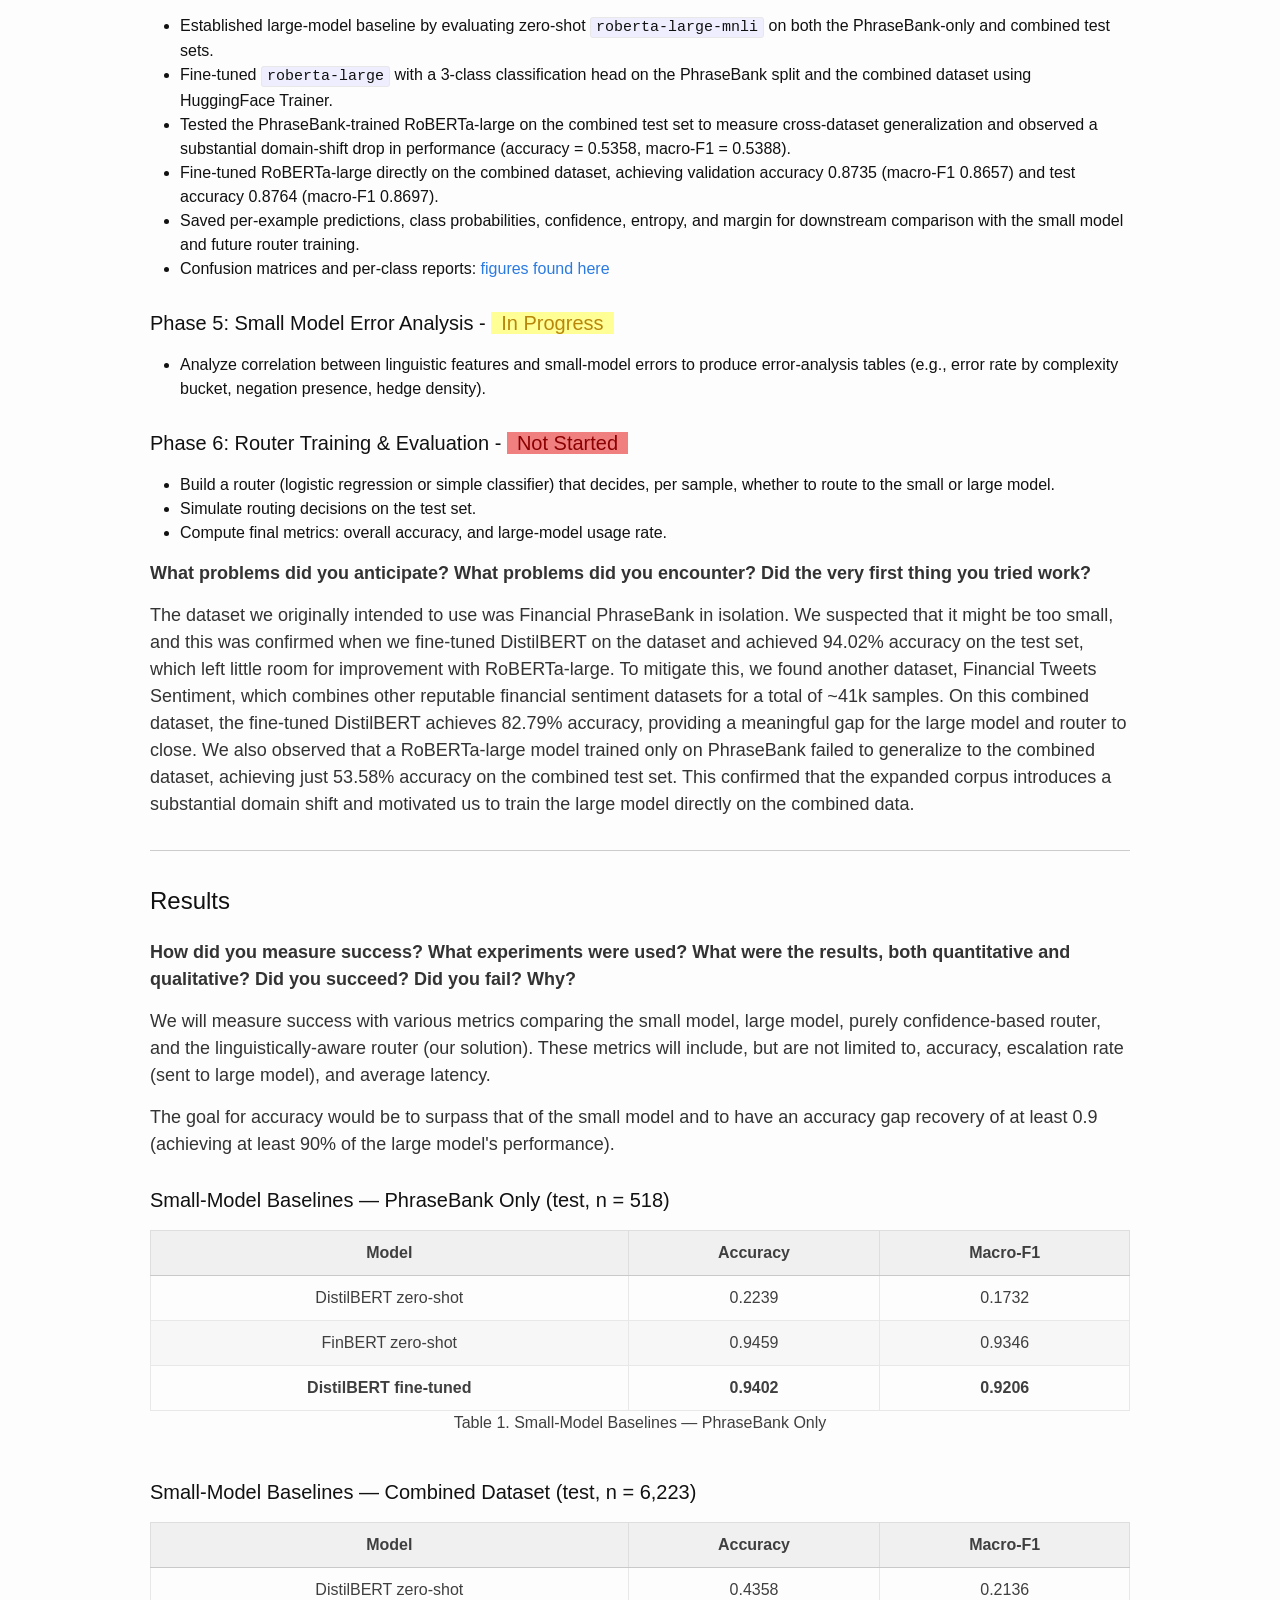
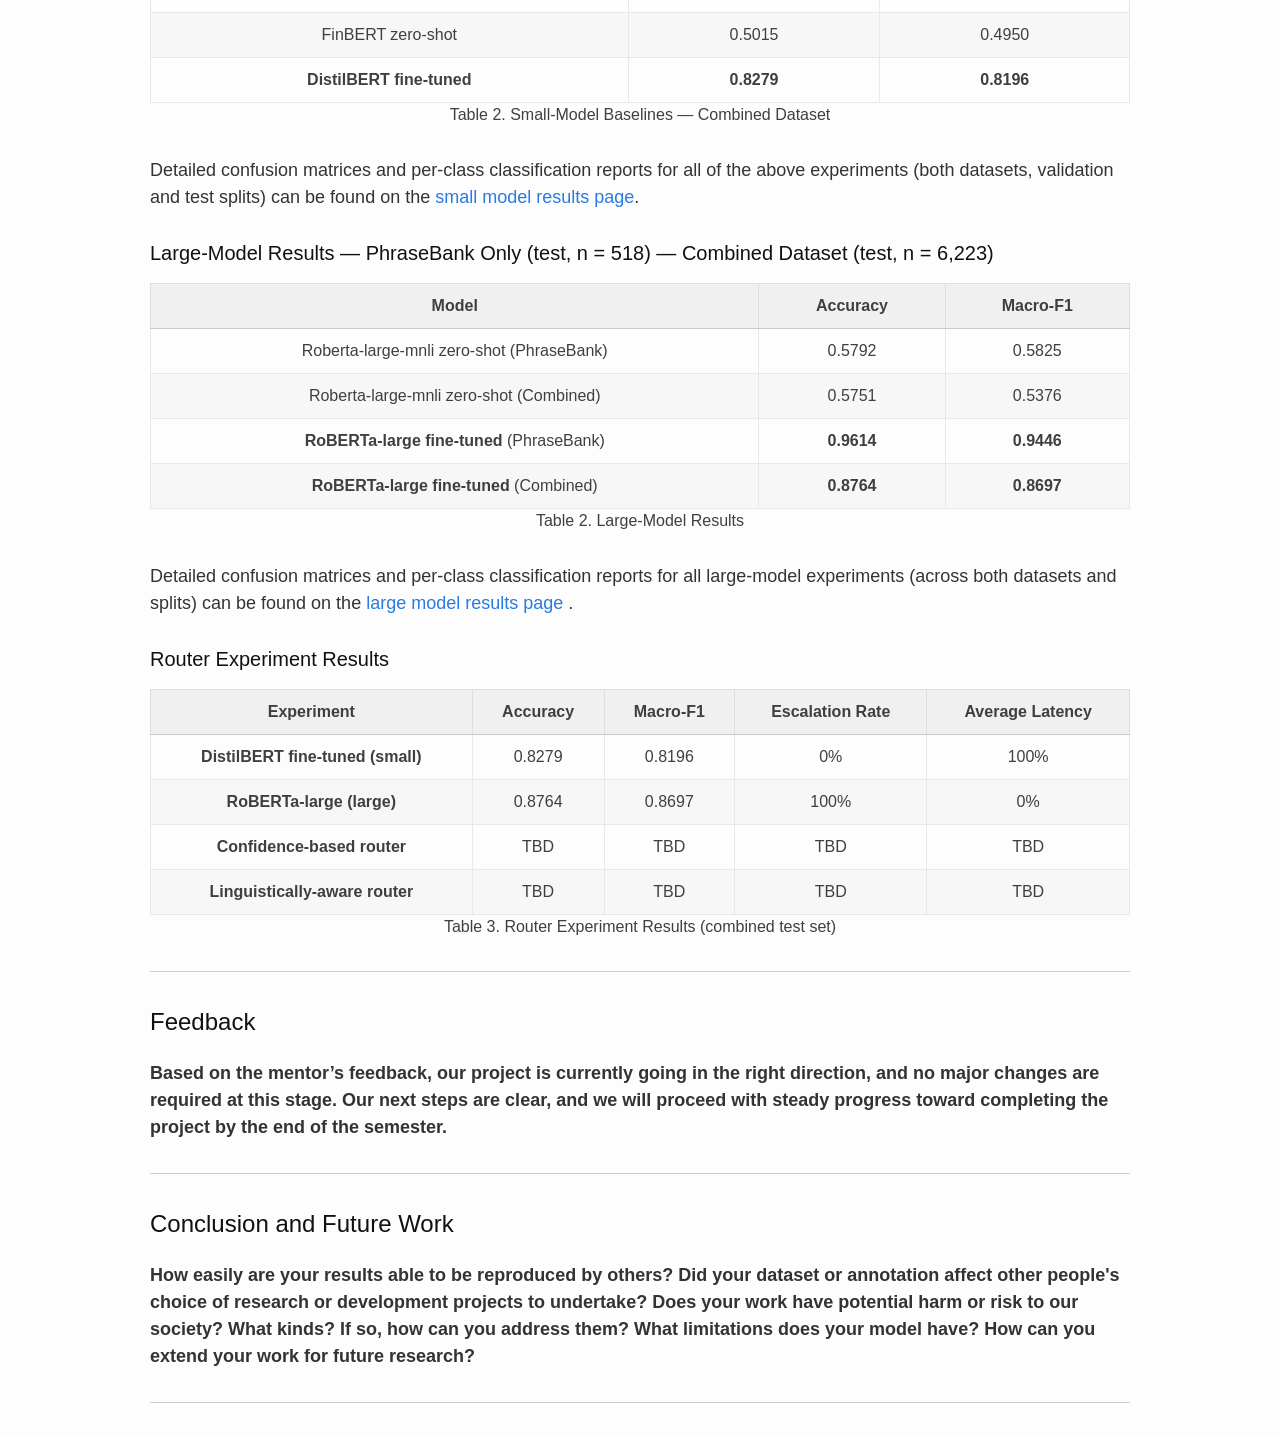
==== commit cddbf584: "Added Feedback section" ====
--- a/src/index.html
+++ b/src/index.html
@@ -568,6 +568,17 @@
 
       <hr />
 
+      <h2 id="feedback">Feedback</h2>
+
+      <p>
+        <strong>
+          Based on the mentor’s feedback, our project is currently going in the right direction, and no major changes are required at this stage.
+          Our next steps are clear, and we will proceed with steady progress toward completing the project by the end of the semester.</strong
+        >
+      </p>
+
+      <hr />
+
       <h2 id="conclusion">Conclusion and Future Work</h2>
 
       <p>
@@ -581,8 +592,6 @@
         >
       </p>
 
-      <p>TBD</p>
-
       <hr />
     </div>
   </body>
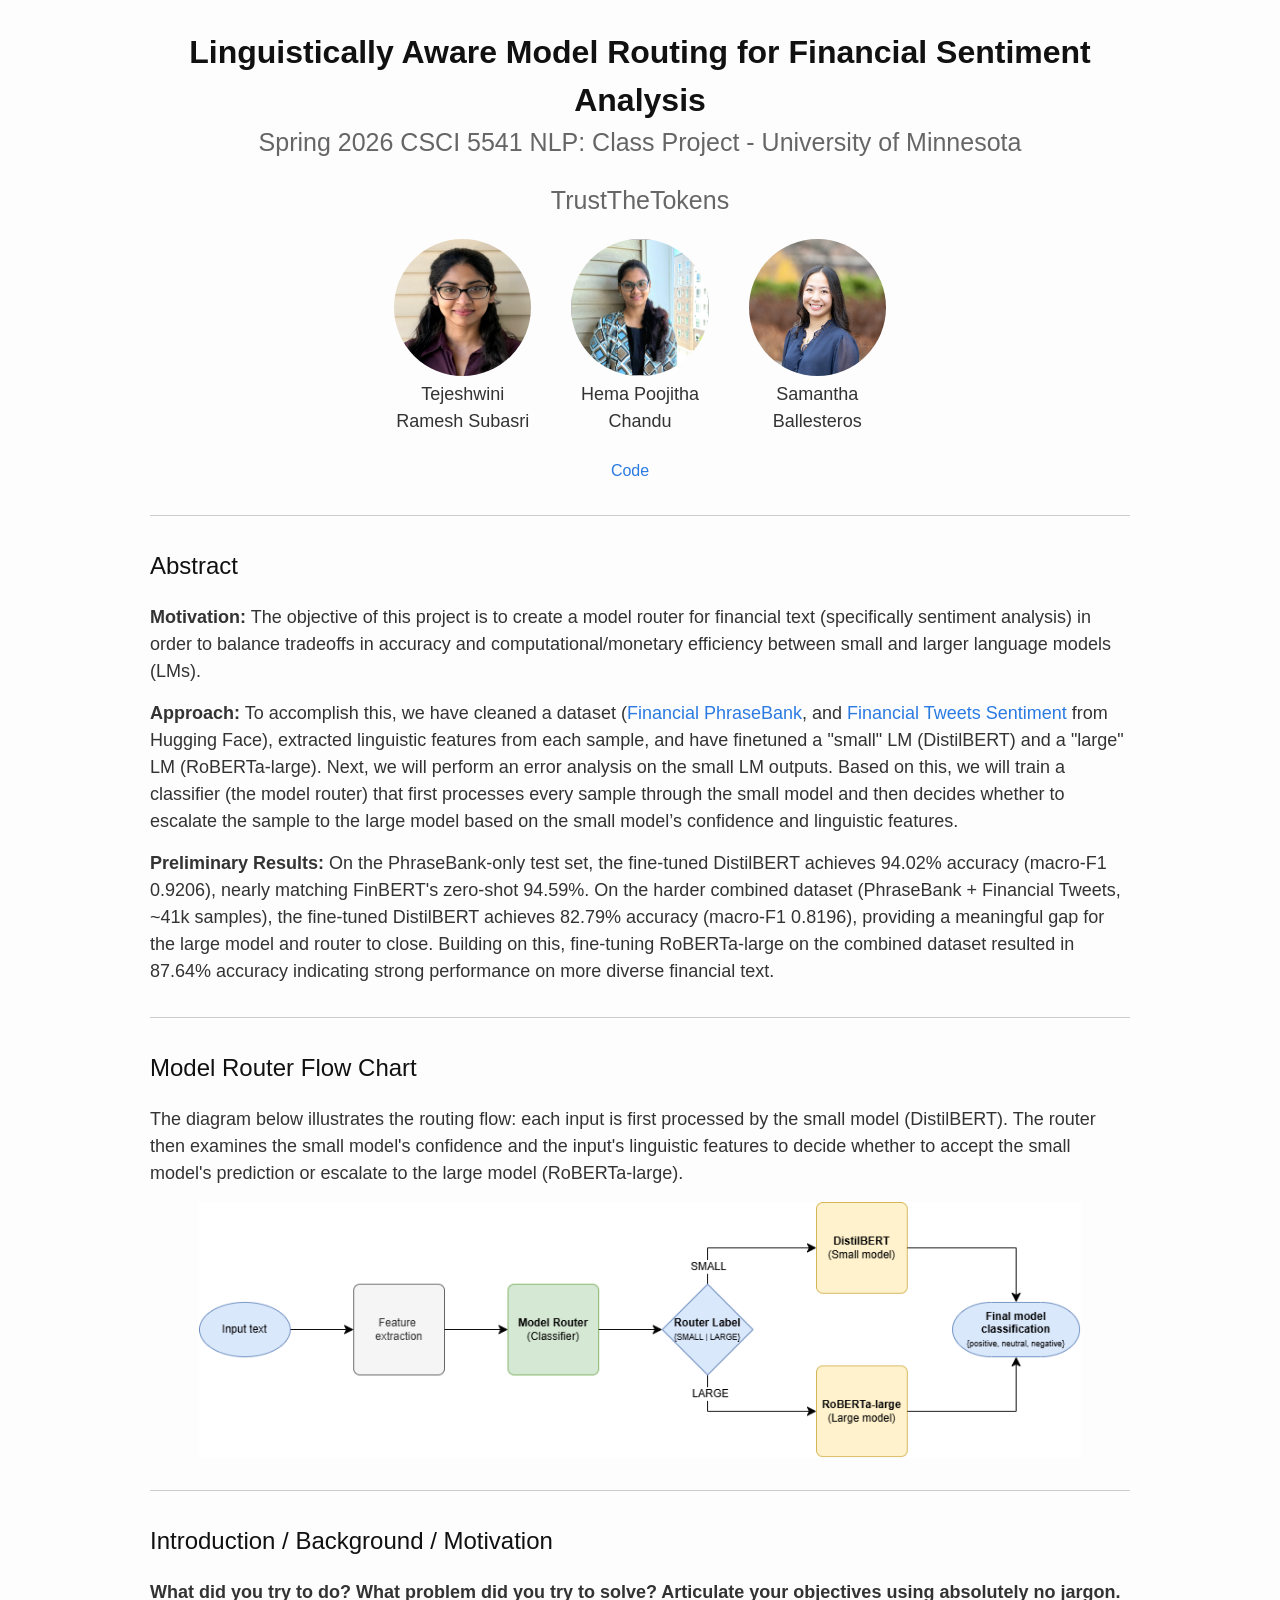
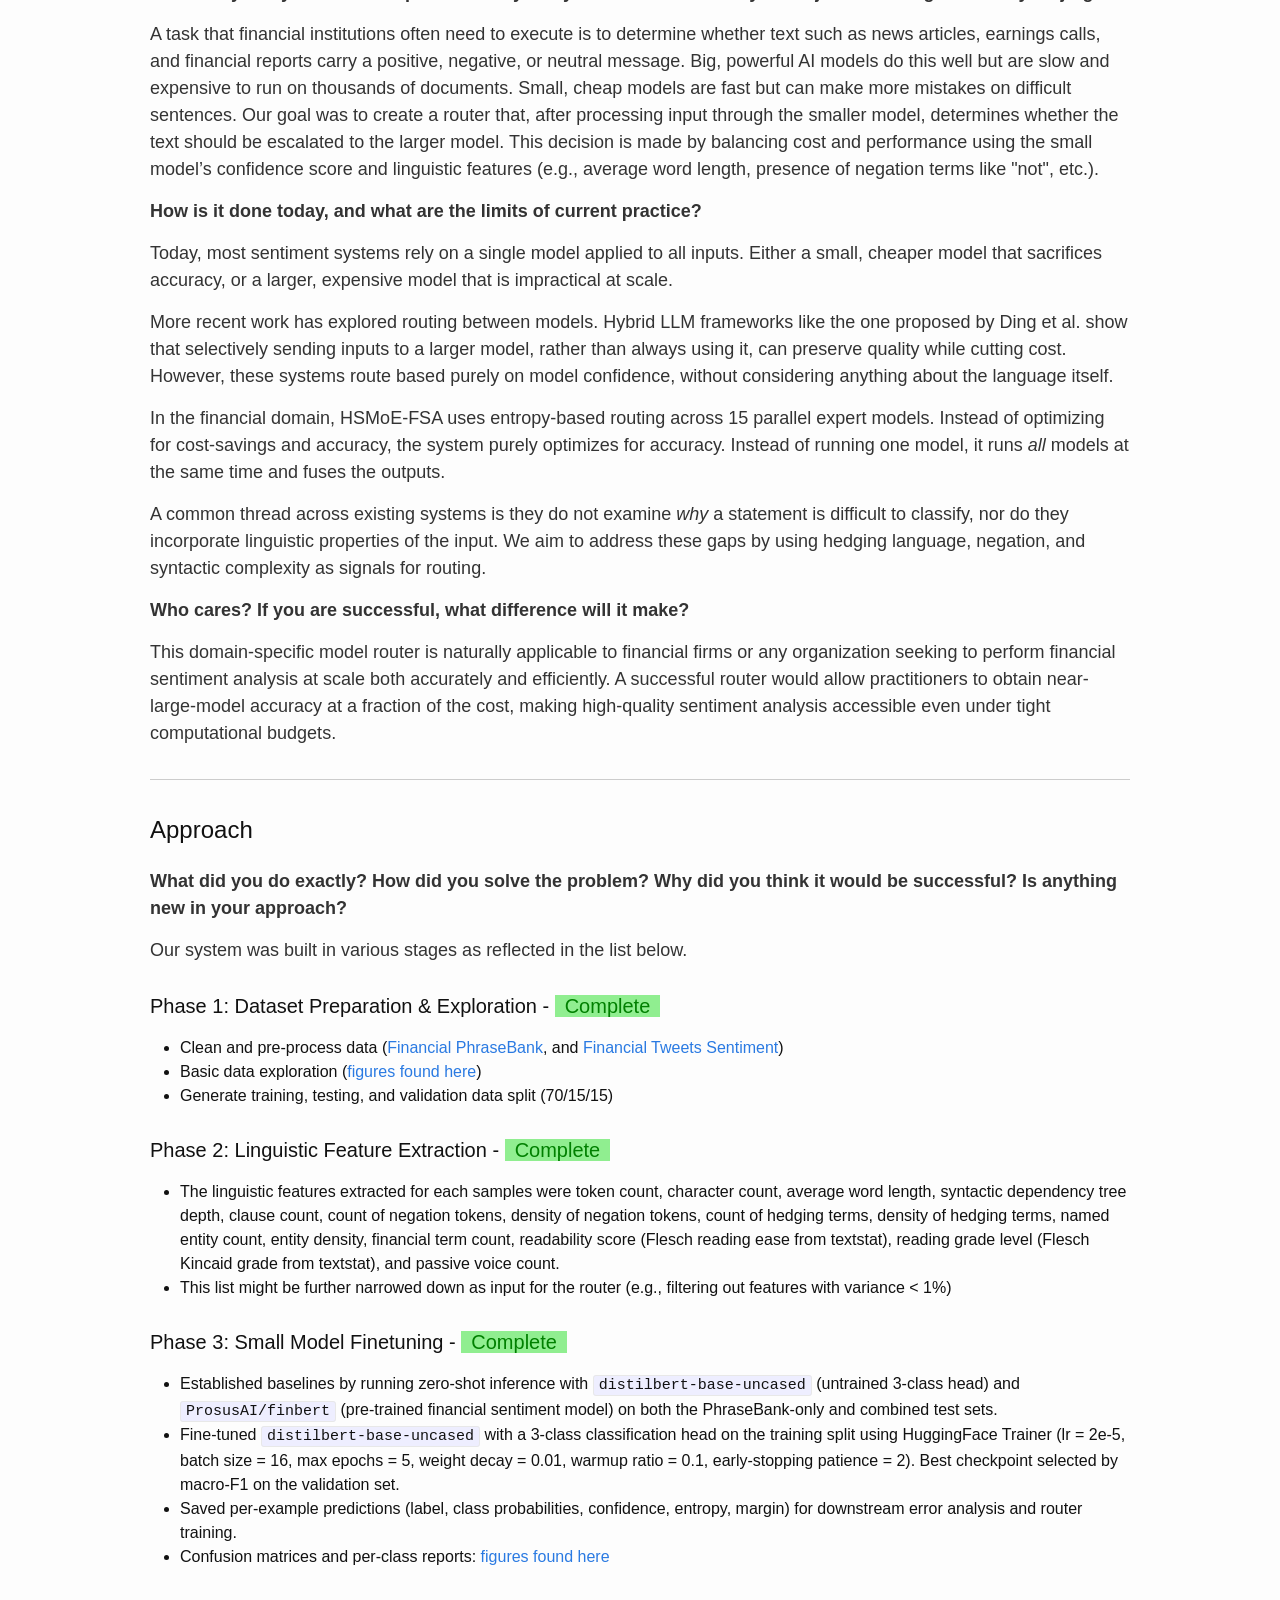
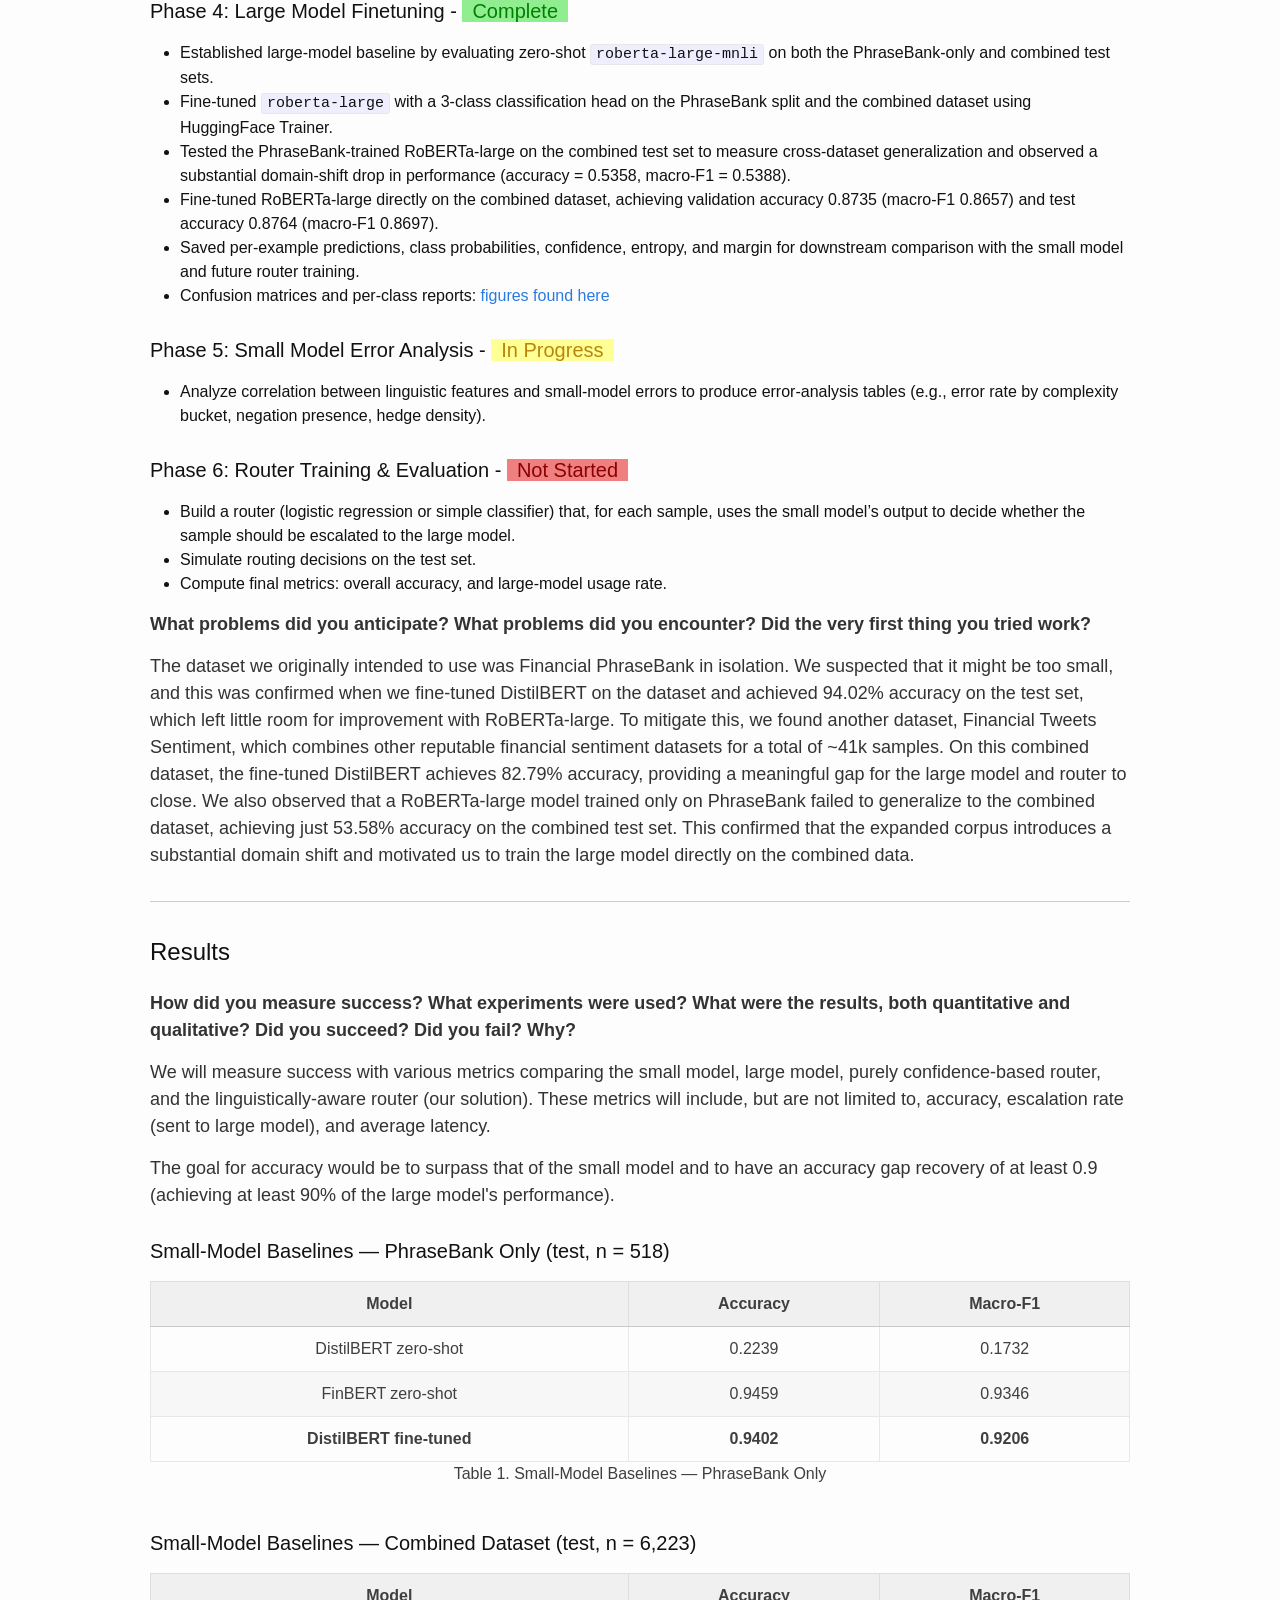
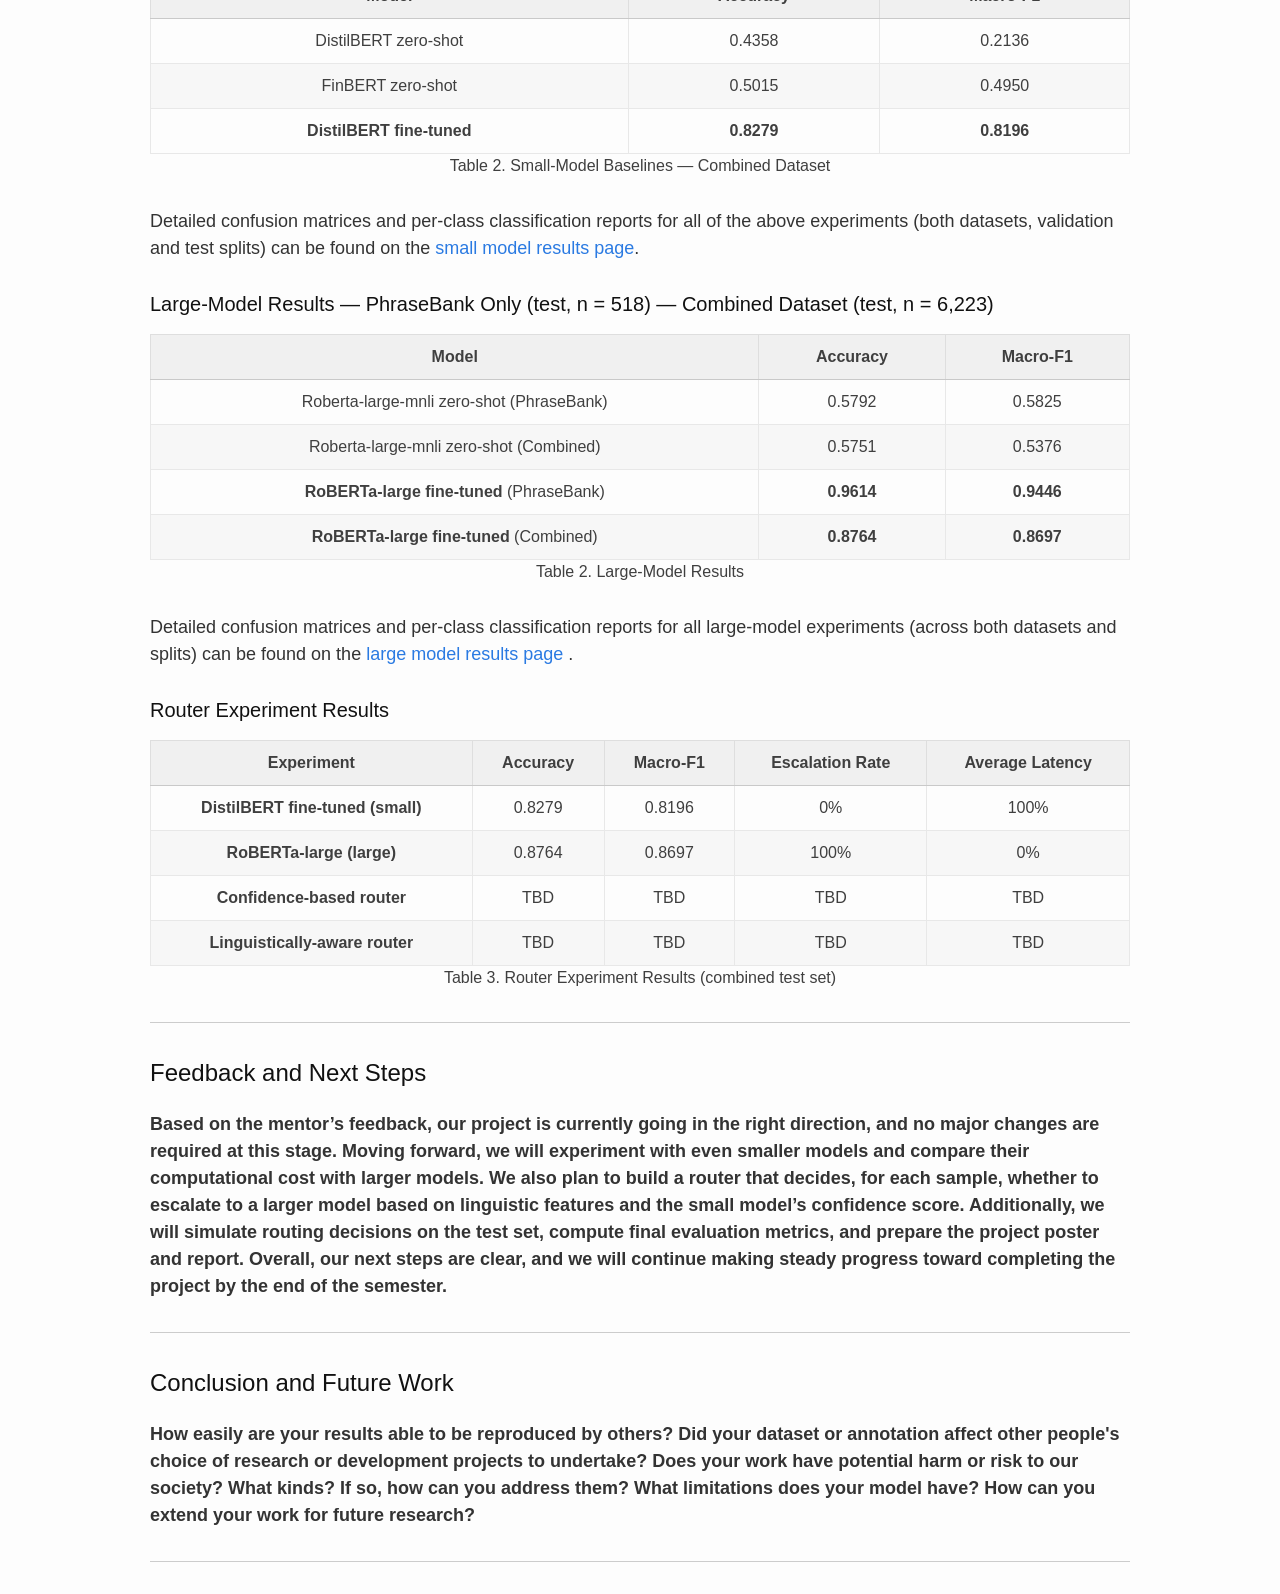
==== commit 8033f4ab: "Added Next Steps and Changed router Logic" ====
--- a/src/index.html
+++ b/src/index.html
@@ -121,9 +121,7 @@
         >
         from Hugging Face), extracted linguistic features from each sample, and
         have finetuned a "small" LM (DistilBERT) and a "large" LM
-        (RoBERTa-large). Next, we will perform an error analysis on the small LM
-        outputs. Finally, we will train a classifier (the model router) to label
-        a sample as either best suited for the small model or the large model.
+        (RoBERTa-large). Next, we will perform an error analysis on the small LM outputs. Based on this, we will train a classifier (the model router) that first processes every sample through the small model and then decides whether to escalate the sample to the large model based on the small model’s confidence and linguistic features.
       </p>
       <p>
         <strong>Preliminary Results:</strong>
@@ -167,10 +165,7 @@
         reports carry a positive, negative, or neutral message. Big, powerful AI
         models do this well but are slow and expensive to run on thousands of
         documents. Small, cheap models are fast but can make more mistakes
-        on difficult sentences. Our goal was to create a router that is trained
-        to determine whether to send the text to the smaller model or the larger
-        model, balancing cost and performance based on confidence and linguistic
-        elements (average word length, negation terms like "not", etc.).
+        on difficult sentences. Our goal was to create a router that, after processing input through the smaller model, determines whether the text should be escalated to the larger model. This decision is made by balancing cost and performance using the small model’s confidence score and linguistic features (e.g., average word length, presence of negation terms like "not", etc.).
       </p>
 
       <p>
@@ -330,8 +325,7 @@
       </h3>
       <ul>
         <li>
-          Build a router (logistic regression or simple classifier) that
-          decides, per sample, whether to route to the small or large model.
+          Build a router (logistic regression or simple classifier) that, for each sample, uses the small model’s output to decide whether the sample should be escalated to the large model.
         </li>
         <li>Simulate routing decisions on the test set.</li>
         <li>
@@ -568,16 +562,17 @@
 
       <hr />
 
-      <h2 id="feedback">Feedback</h2>
-
-      <p>
-        <strong>
-          Based on the mentor’s feedback, our project is currently going in the right direction, and no major changes are required at this stage.
-          Our next steps are clear, and we will proceed with steady progress toward completing the project by the end of the semester.</strong
-        >
-      </p>
-
-      <hr />
+    <h2 id="feedback">Feedback and Next Steps</h2>
+    
+    <p>
+      <strong>
+        Based on the mentor’s feedback, our project is currently going in the right direction, and no major changes are required at this stage.
+        Moving forward, we will experiment with even smaller models and compare their computational cost with larger models. We also plan to build a router that decides, for each sample, whether to escalate to a larger model based on linguistic features and the small model’s confidence score. Additionally, we will simulate routing decisions on the test set, compute final evaluation metrics, and prepare the project poster and report.
+        Overall, our next steps are clear, and we will continue making steady progress toward completing the project by the end of the semester.
+      </strong>
+    </p>
+    
+    <hr />
 
       <h2 id="conclusion">Conclusion and Future Work</h2>
 
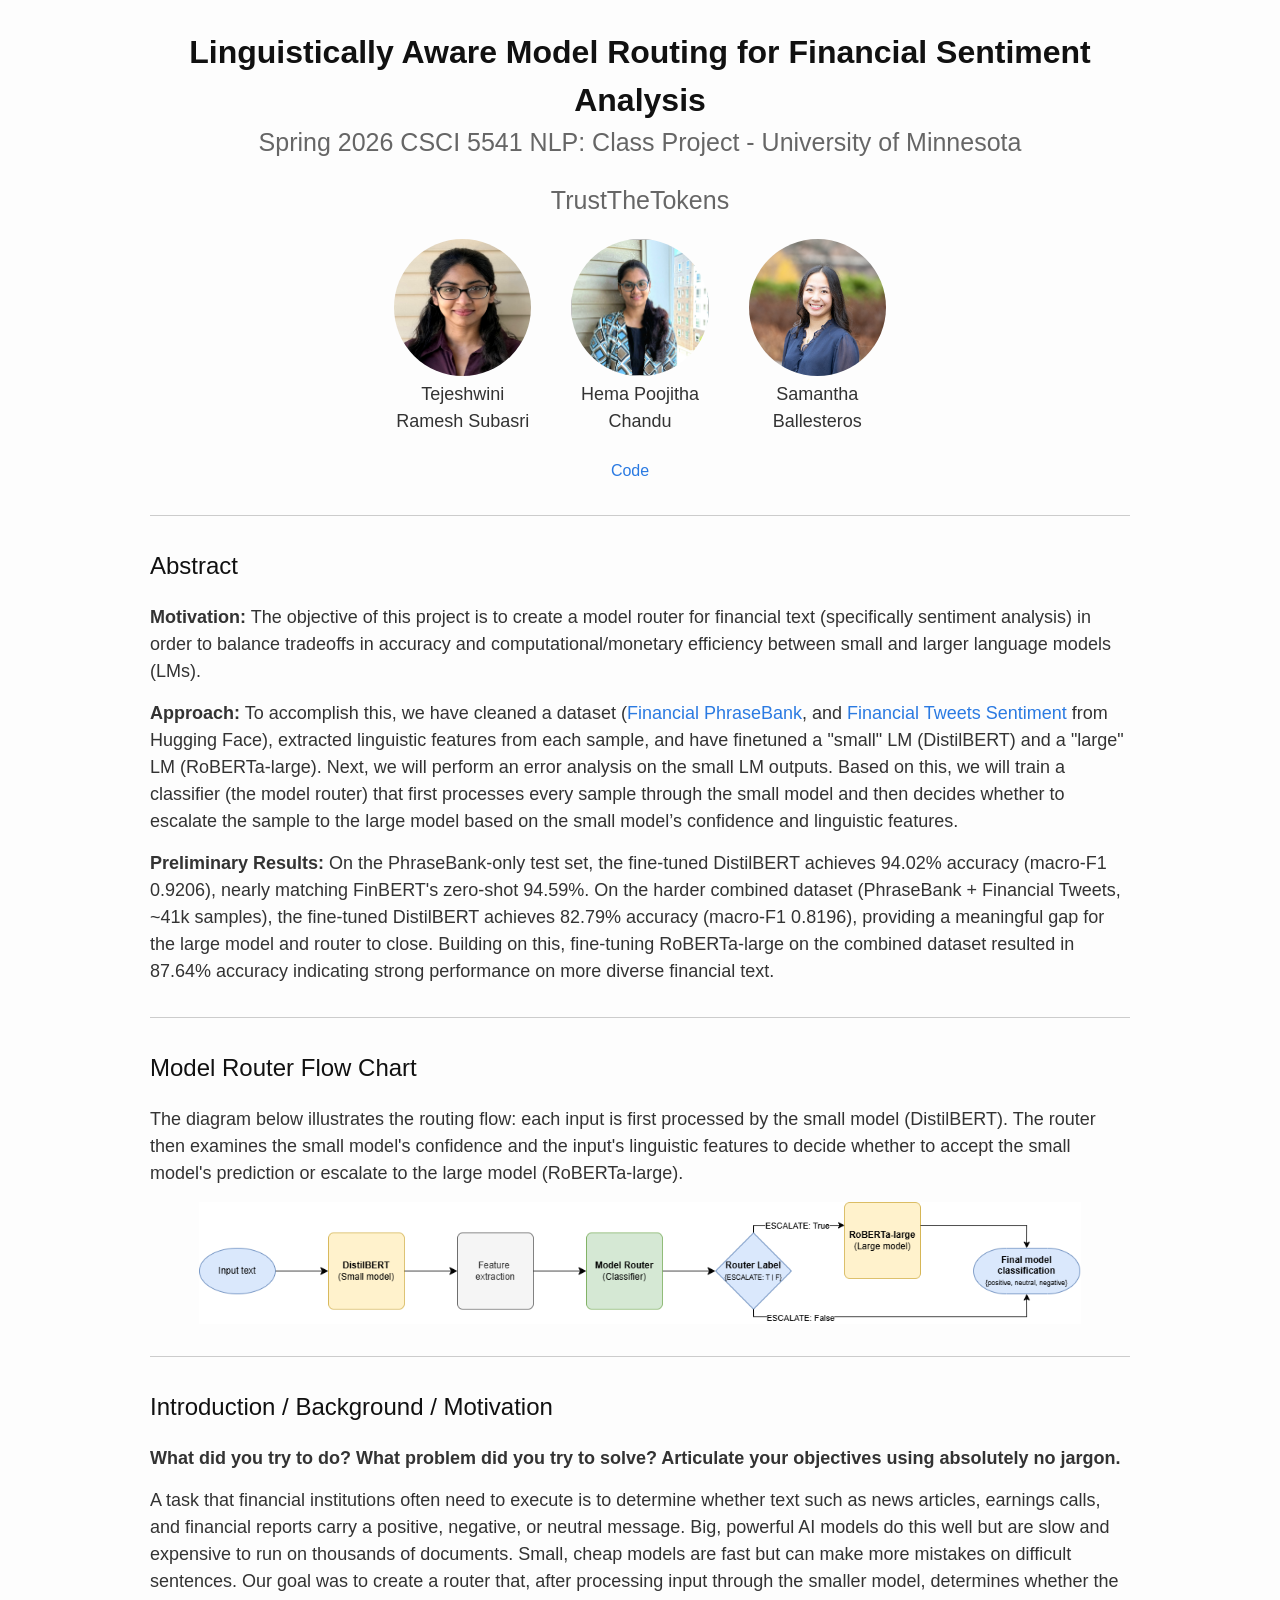
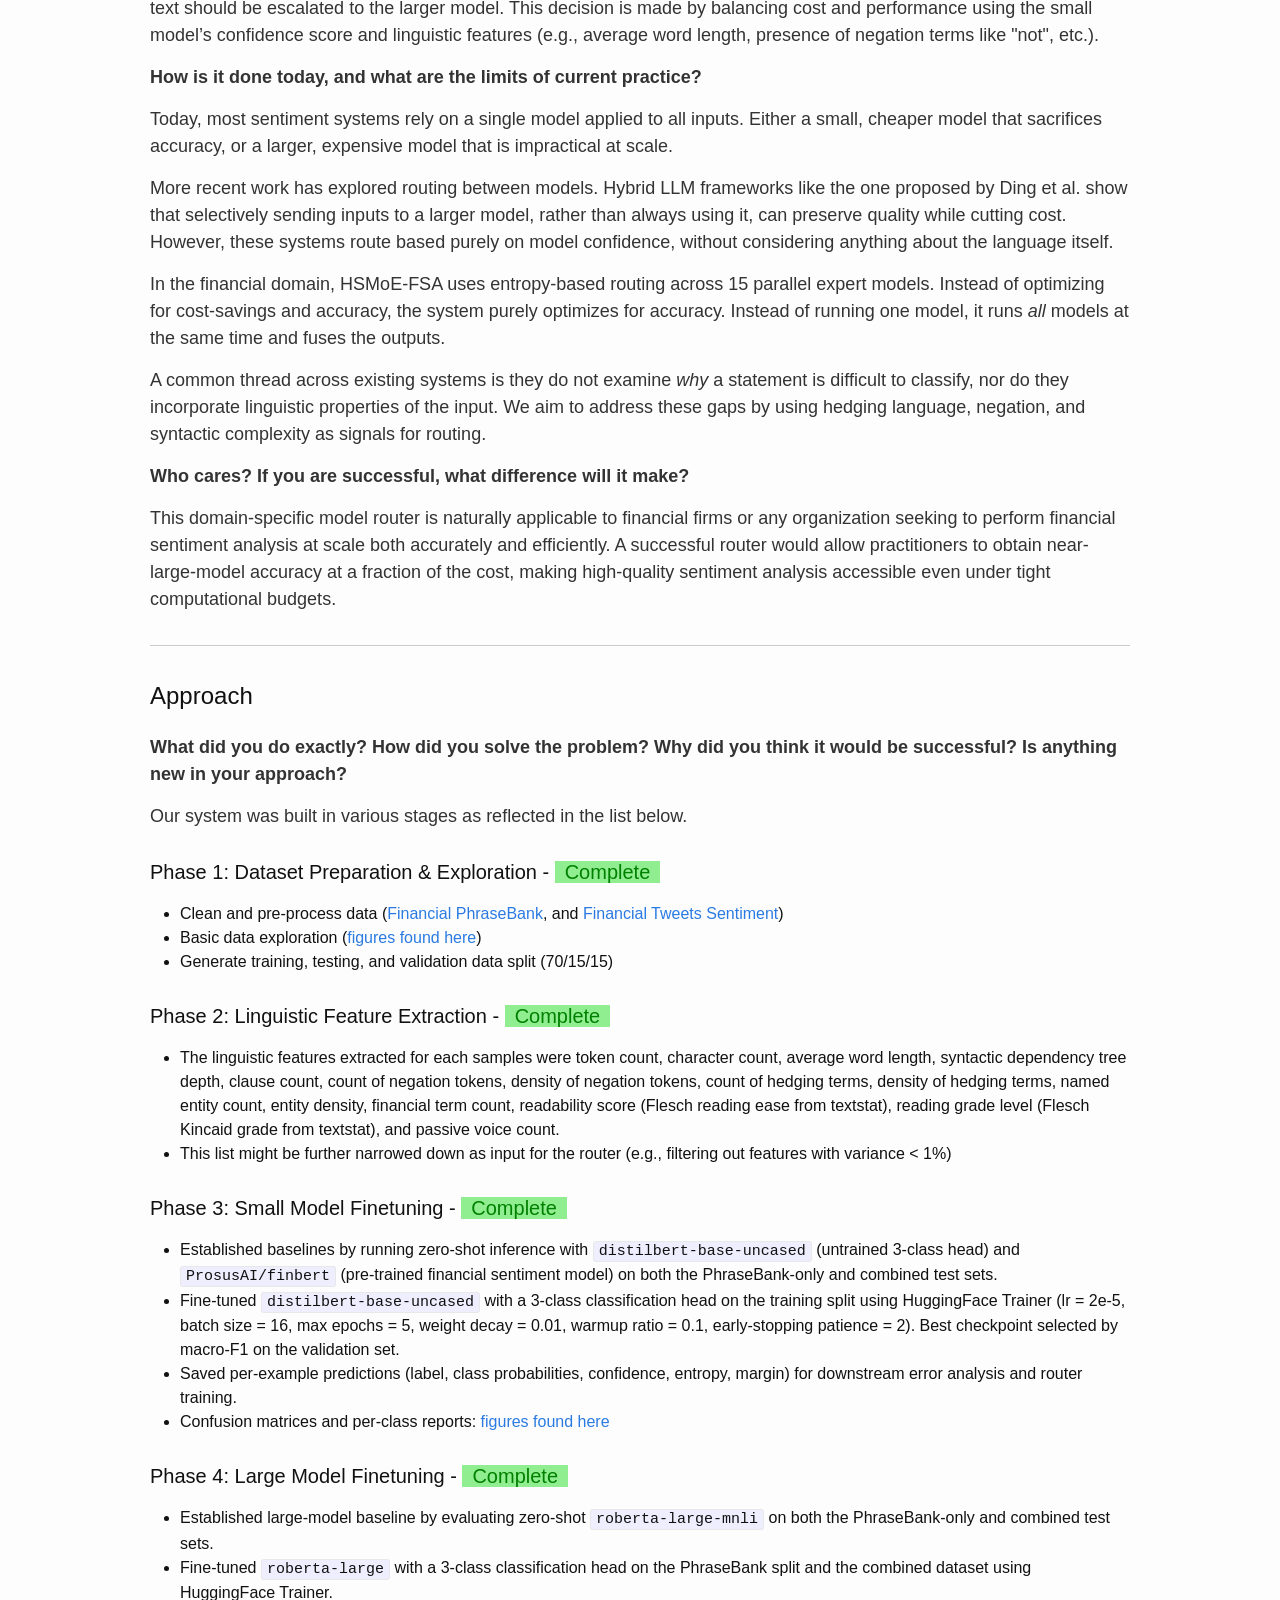
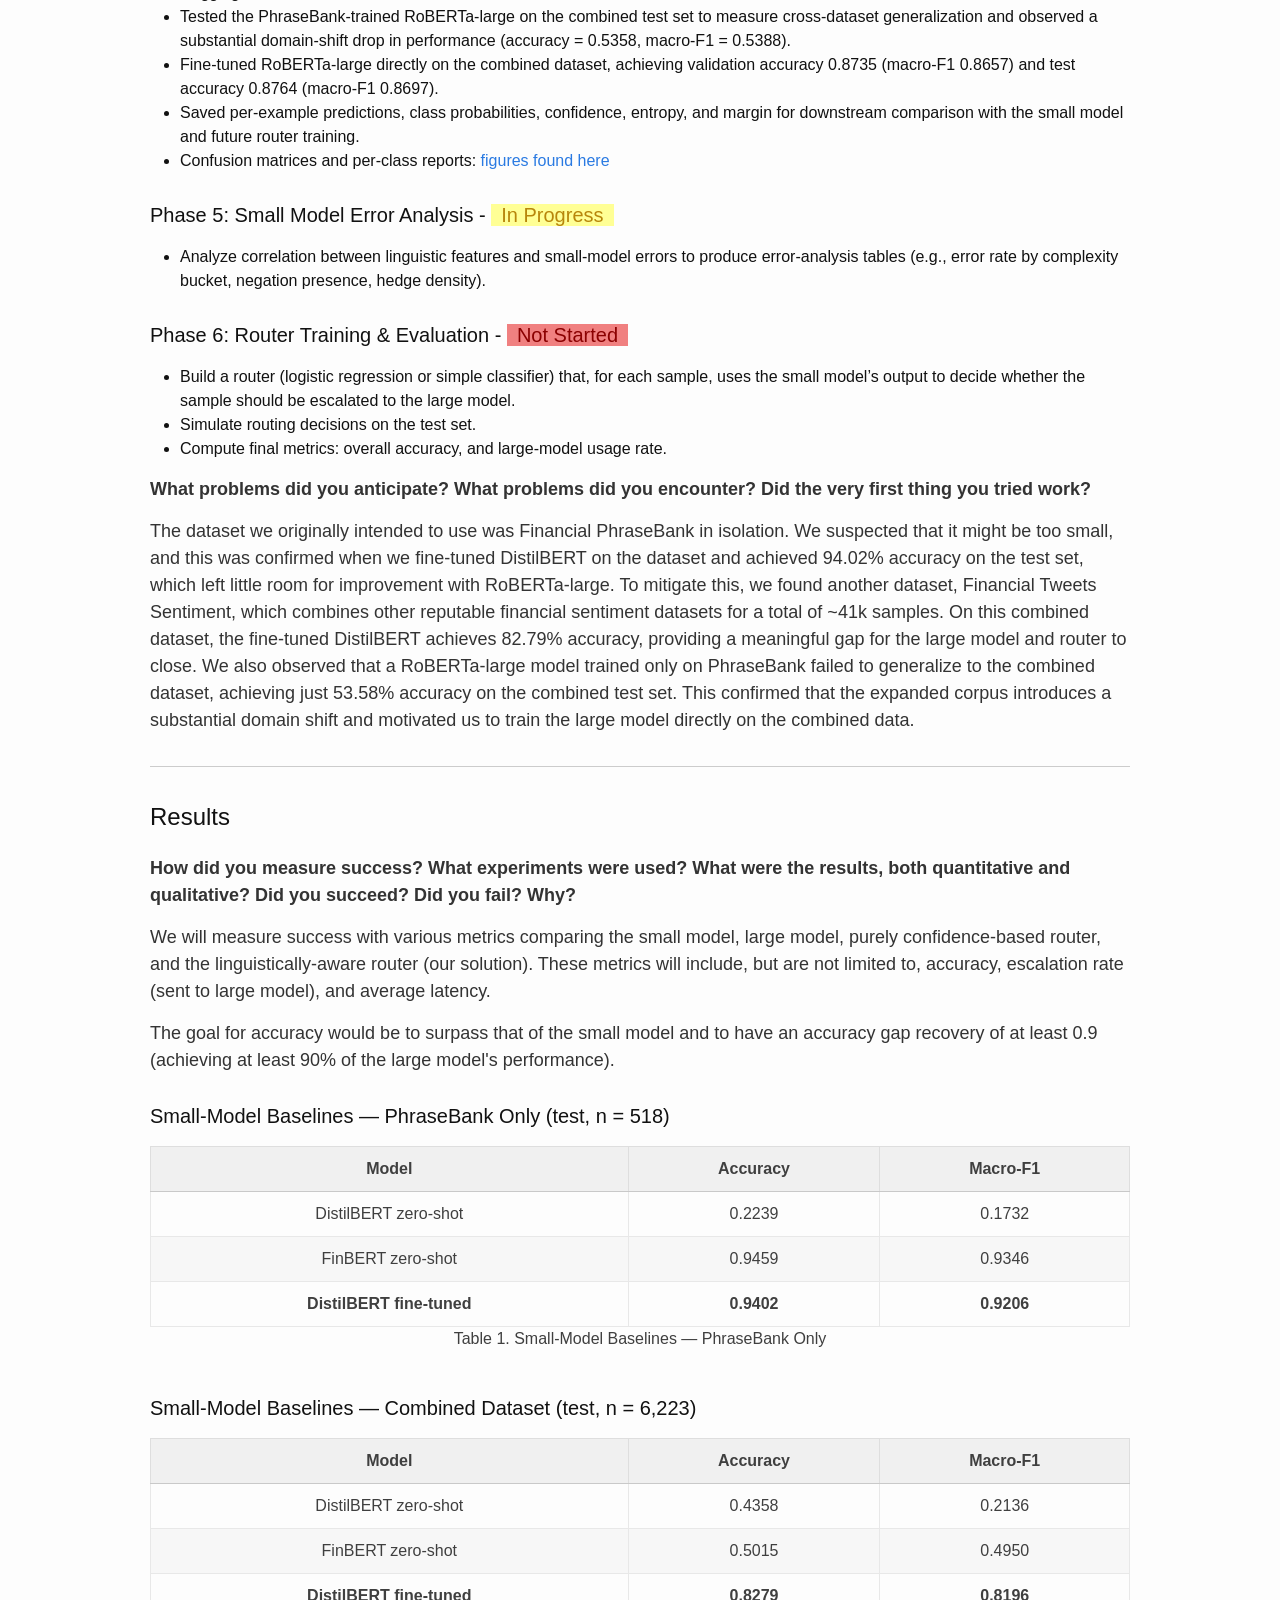
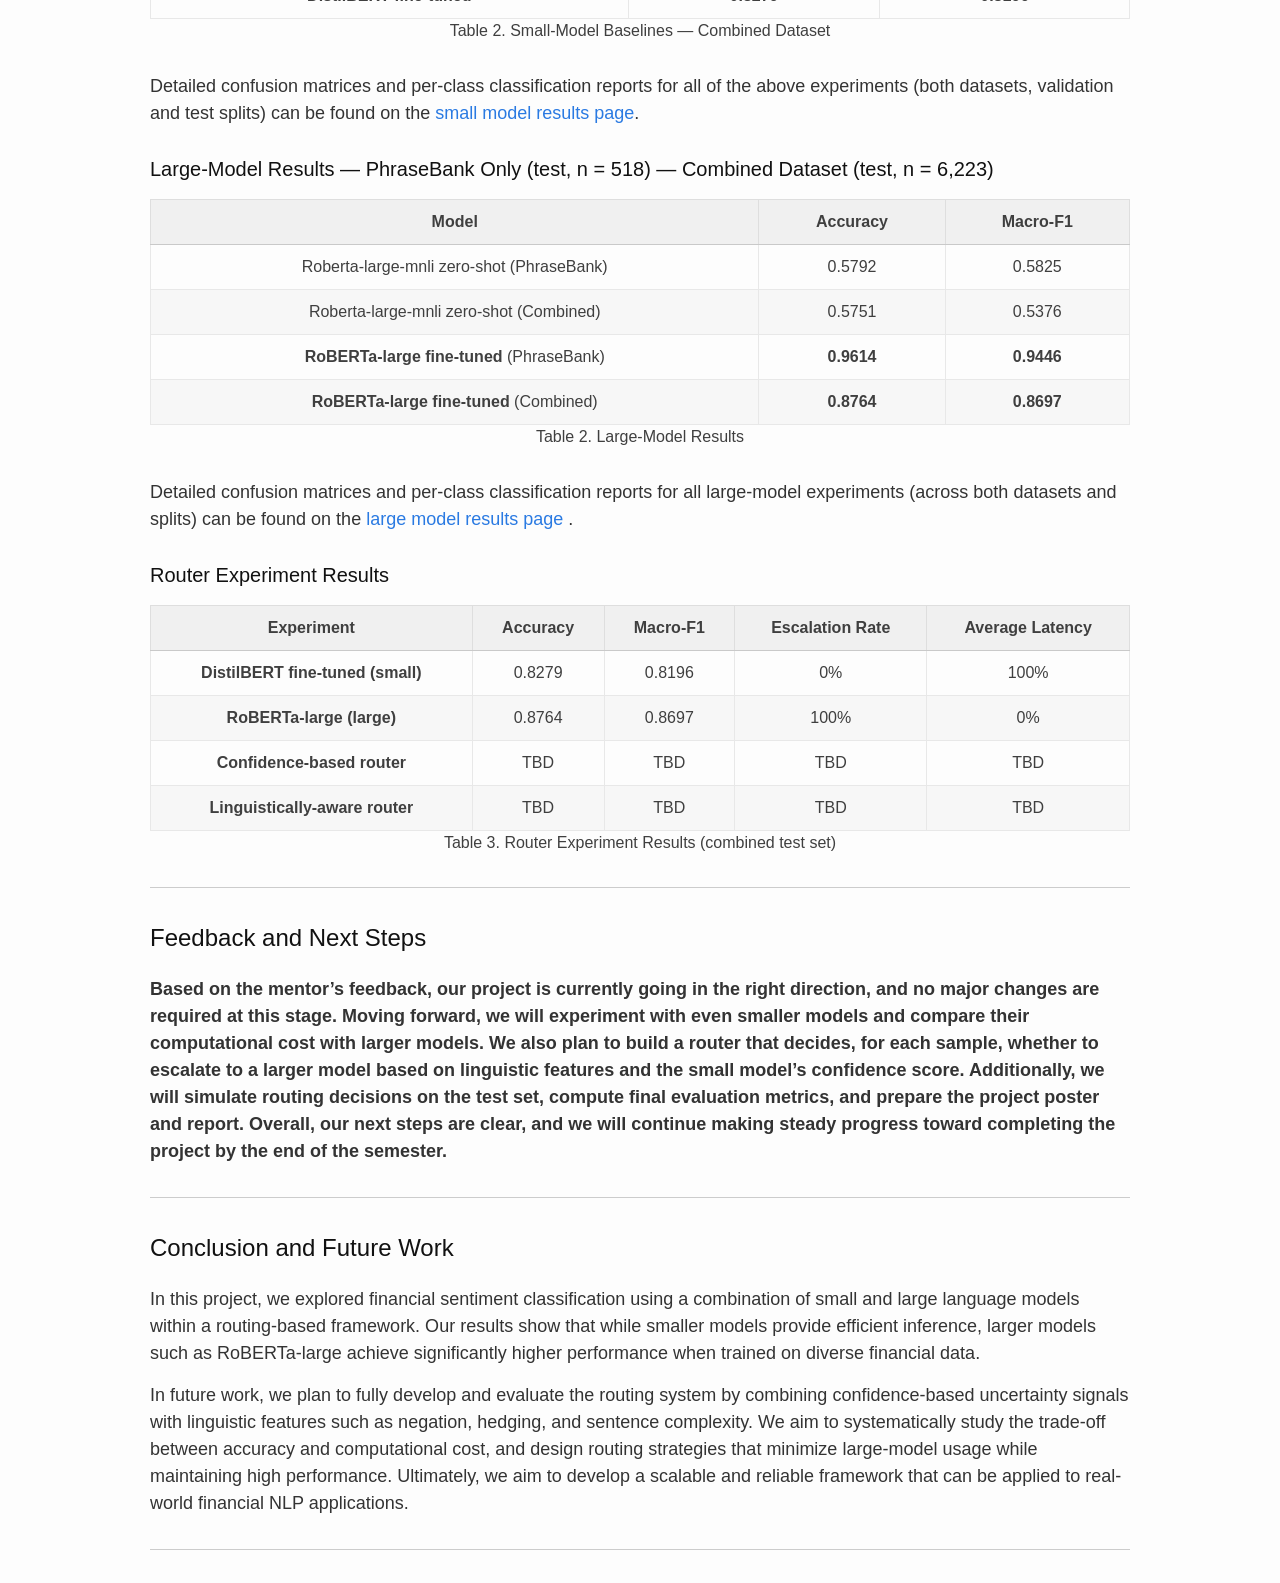
==== commit 19b06876: "added conclusion and future work" ====
--- a/src/index.html
+++ b/src/index.html
@@ -576,7 +576,7 @@
 
       <h2 id="conclusion">Conclusion and Future Work</h2>
 
-      <p>
+      <!-- <p>
         <strong>
           How easily are your results able to be reproduced by others? Did your
           dataset or annotation affect other people's choice of research or
@@ -585,7 +585,28 @@
           What limitations does your model have? How can you extend your work
           for future research?</strong
         >
-      </p>
+      </p> -->
+
+
+      <p>
+      In this project, we explored financial sentiment classification using a
+      combination of small and large language models within a routing-based
+      framework. Our results show that while smaller models provide efficient
+      inference, larger models such as RoBERTa-large achieve significantly
+      higher performance when trained on diverse financial data. 
+      </p>
+
+
+      <p>
+      In future work, we plan to fully develop and evaluate the routing system by
+      combining confidence-based uncertainty signals with linguistic features such
+      as negation, hedging, and sentence complexity. We aim to systematically study
+      the trade-off between accuracy and computational cost, and design routing
+      strategies that minimize large-model usage while maintaining high performance.
+      Ultimately, we aim to develop a scalable and reliable
+      framework that can be applied to real-world financial NLP applications.
+      </p>
+
 
       <hr />
     </div>
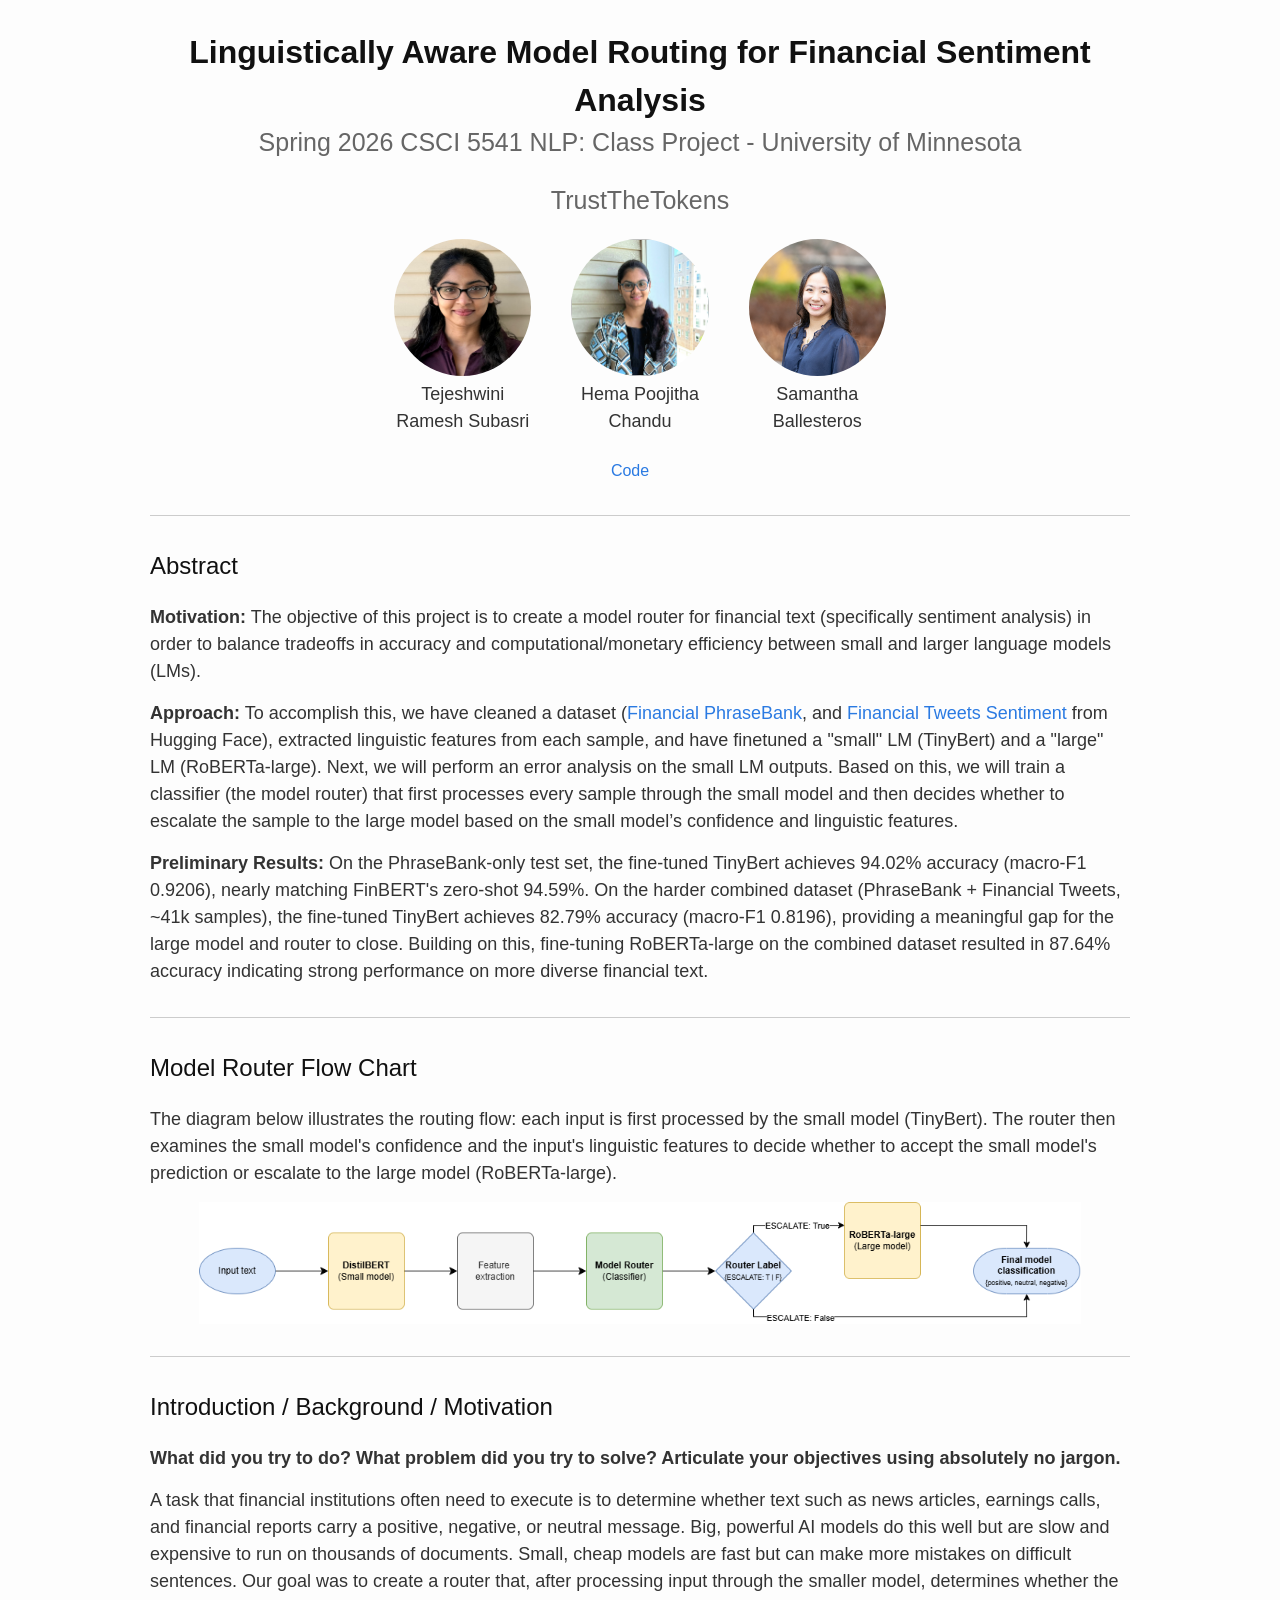
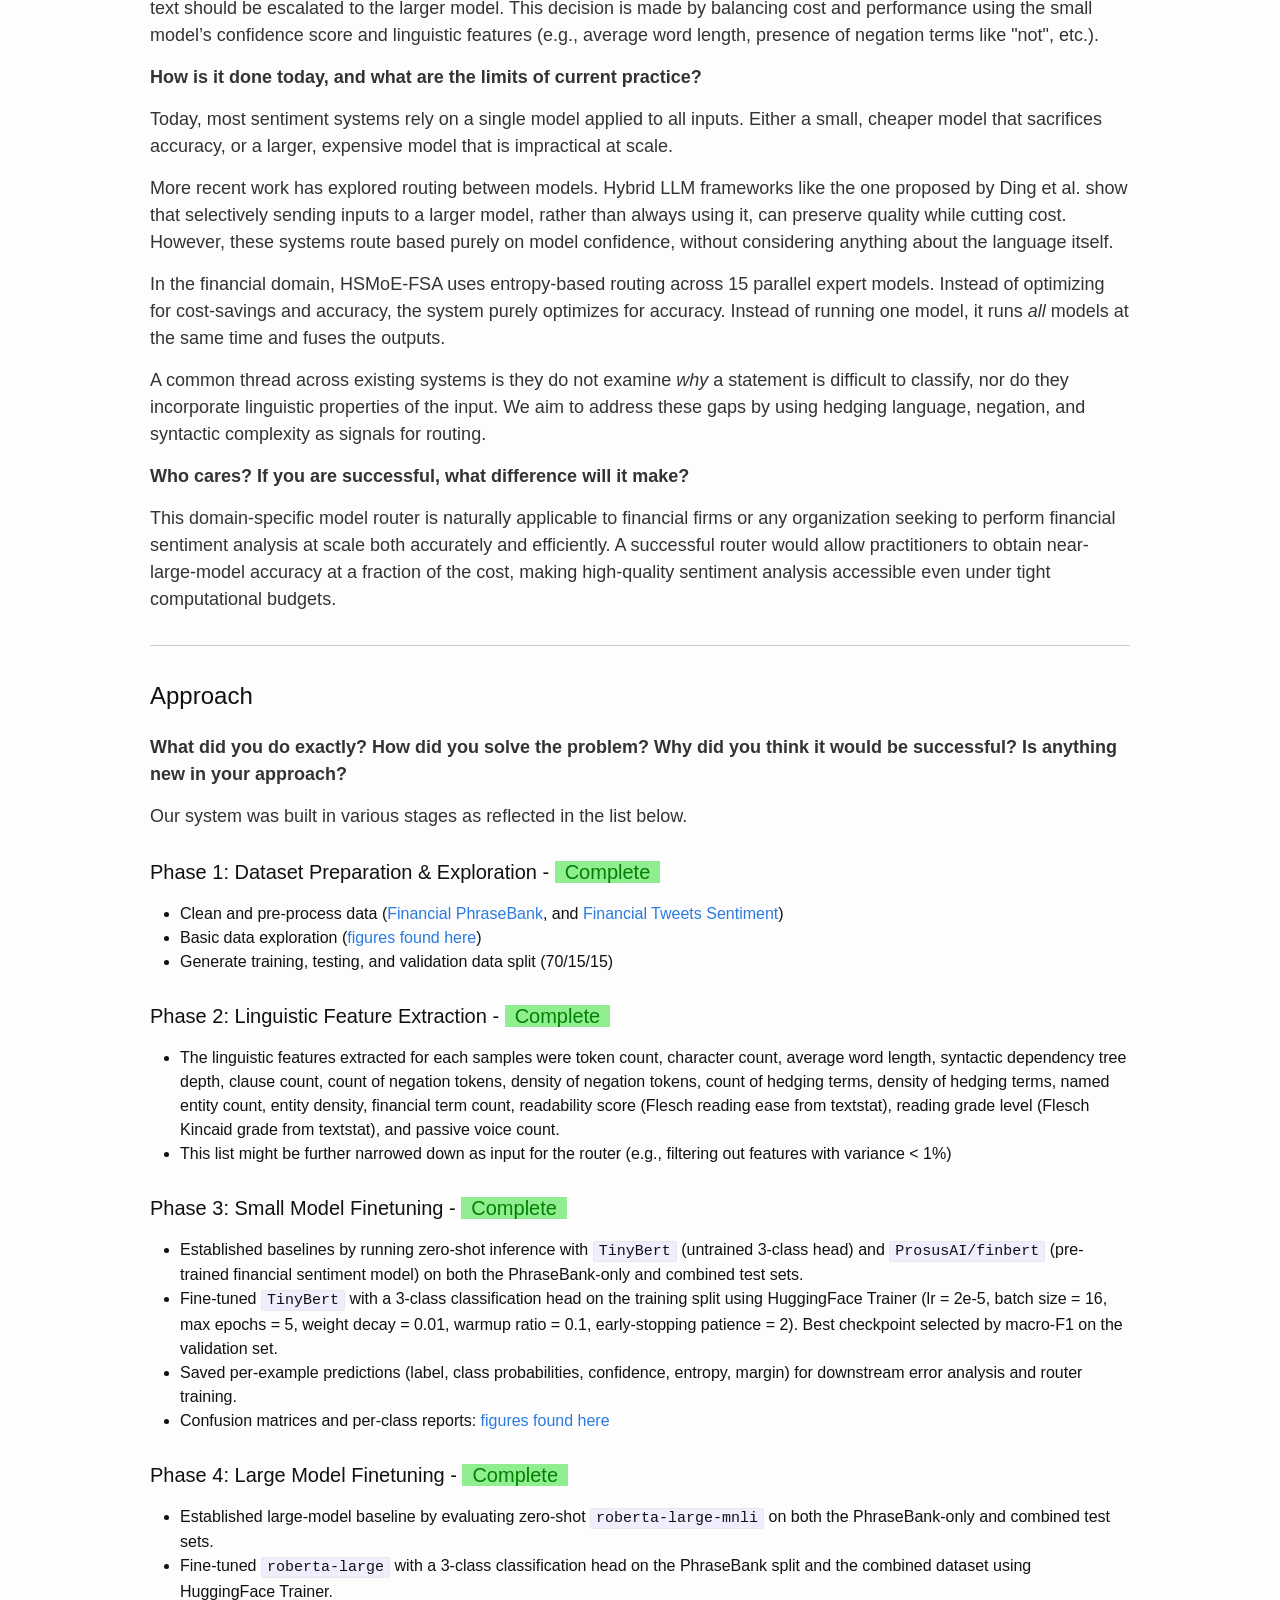
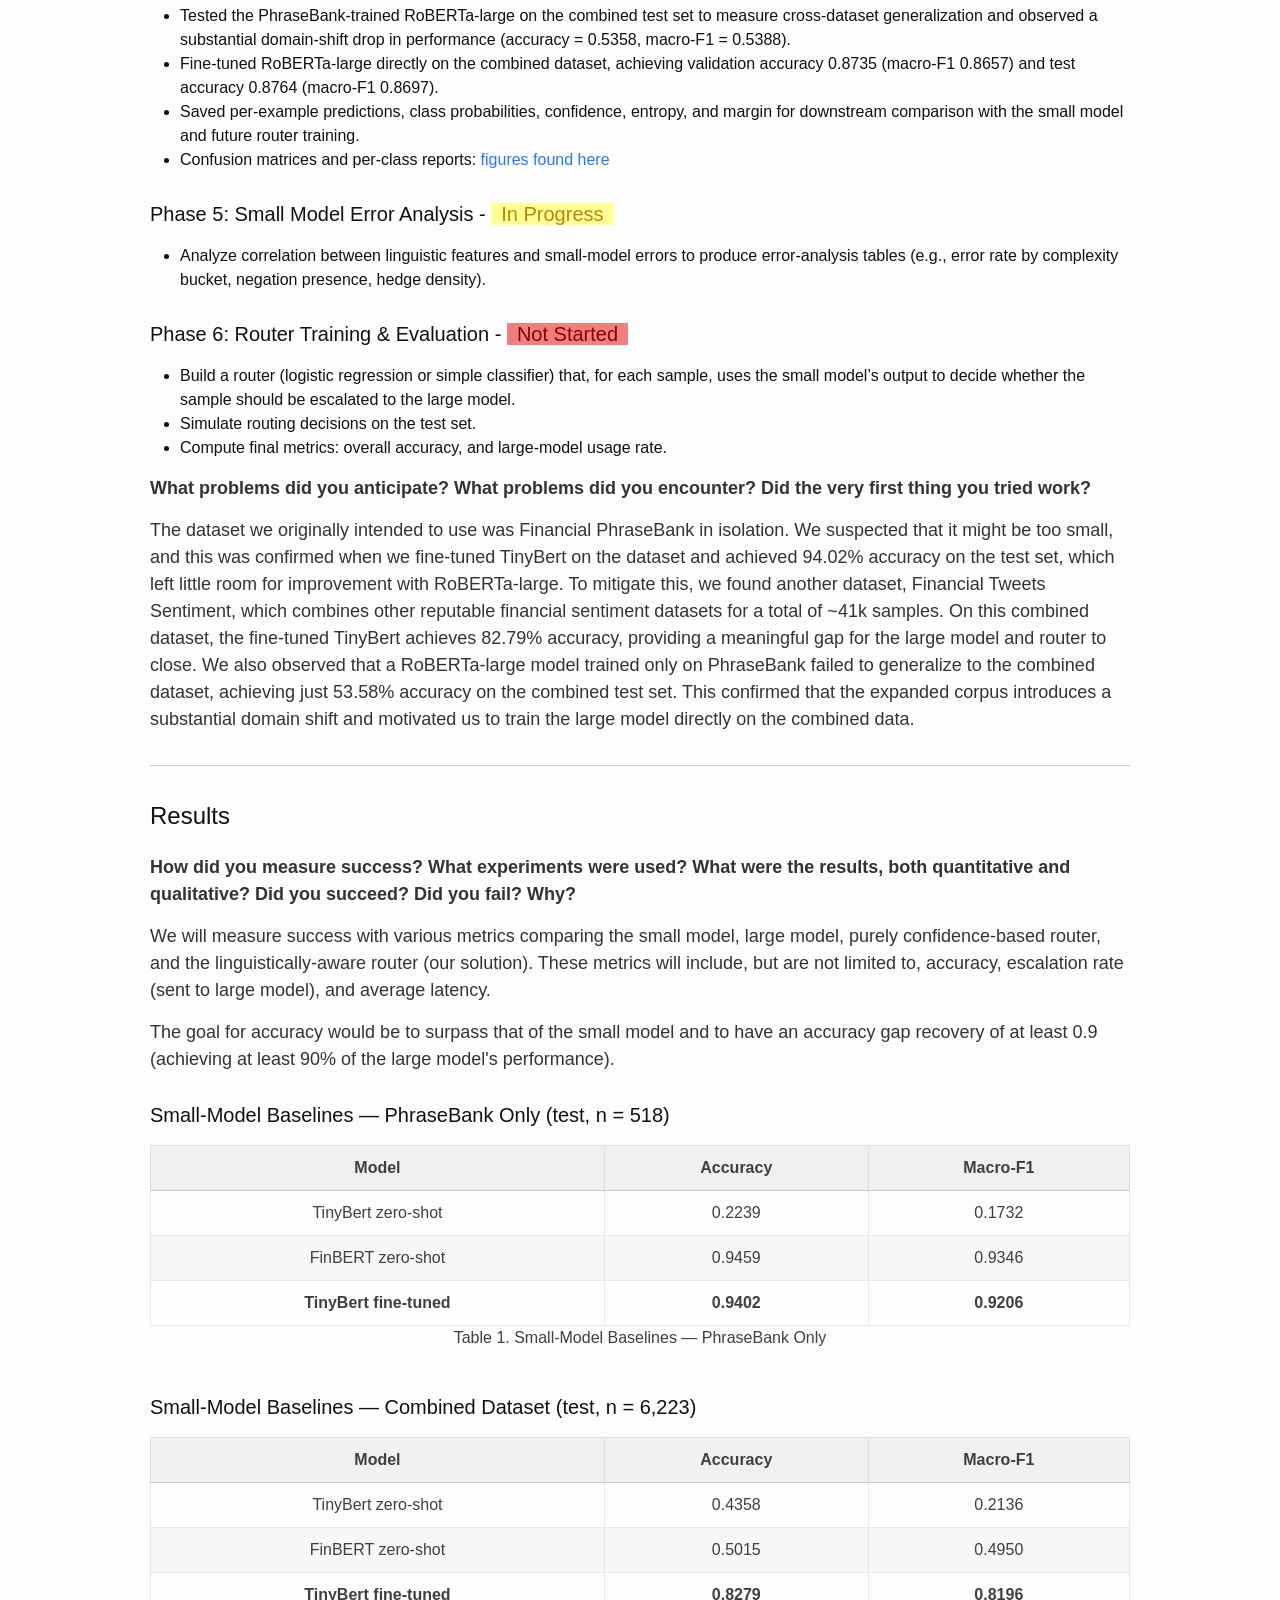
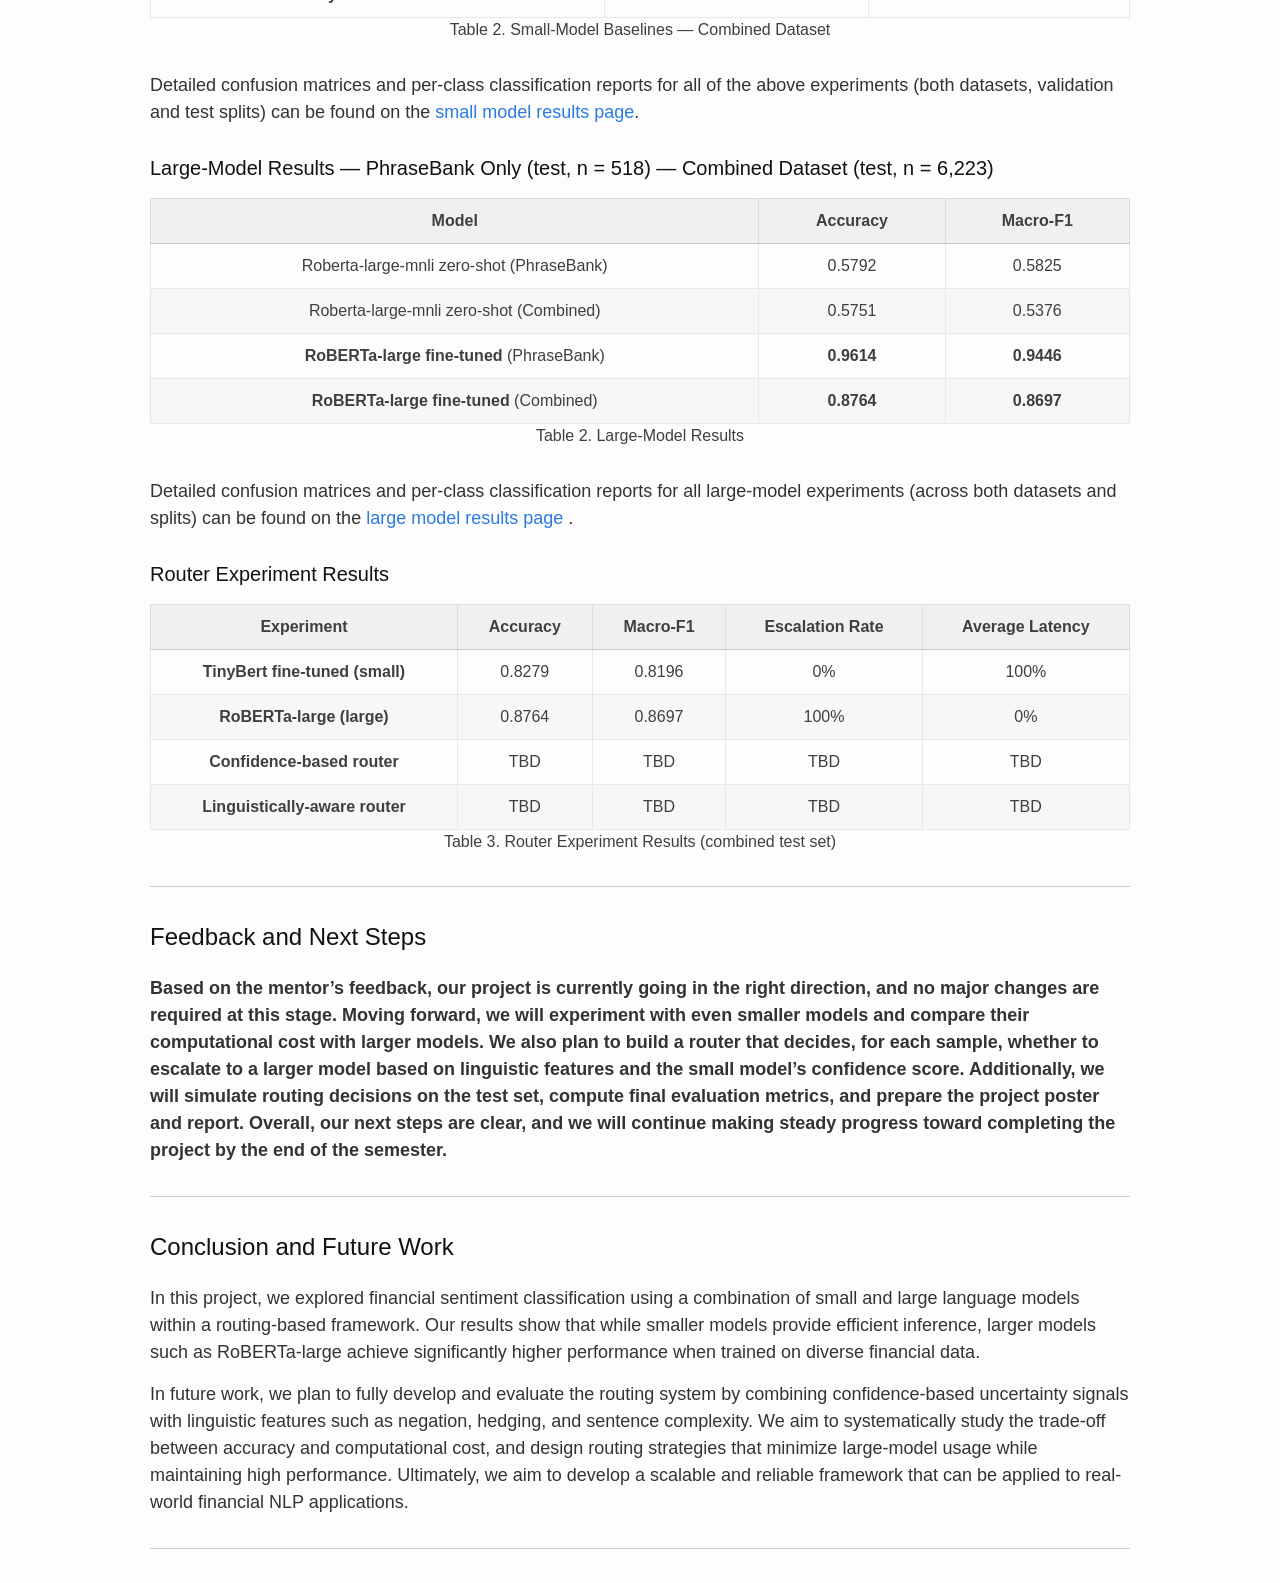
==== commit 894bf703: "Changed the wordings from DistilBERT to TinyBERT" ====
--- a/src/index.html
+++ b/src/index.html
@@ -120,15 +120,15 @@
           >Financial Tweets Sentiment</a
         >
         from Hugging Face), extracted linguistic features from each sample, and
-        have finetuned a "small" LM (DistilBERT) and a "large" LM
+        have finetuned a "small" LM (TinyBert) and a "large" LM
         (RoBERTa-large). Next, we will perform an error analysis on the small LM outputs. Based on this, we will train a classifier (the model router) that first processes every sample through the small model and then decides whether to escalate the sample to the large model based on the small model’s confidence and linguistic features.
       </p>
       <p>
         <strong>Preliminary Results:</strong>
-        On the PhraseBank-only test set, the fine-tuned DistilBERT achieves
+        On the PhraseBank-only test set, the fine-tuned TinyBert achieves
         94.02% accuracy (macro-F1 0.9206), nearly matching FinBERT's zero-shot
         94.59%. On the harder combined dataset (PhraseBank + Financial Tweets,
-        ~41k samples), the fine-tuned DistilBERT achieves 82.79% accuracy
+        ~41k samples), the fine-tuned TinyBert achieves 82.79% accuracy
         (macro-F1 0.8196), providing a meaningful gap for the large model and
         router to close. Building on this, fine-tuning RoBERTa-large on the combined dataset resulted in 87.64% accuracy indicating strong performance on more diverse financial text.
       </p>
@@ -139,7 +139,7 @@
 
       <p>
         The diagram below illustrates the routing flow: each input is first
-        processed by the small model (DistilBERT). The router then examines
+        processed by the small model (TinyBert). The router then examines
         the small model's confidence and the input's linguistic features to
         decide whether to accept the small model's prediction or escalate to
         the large model (RoBERTa-large).
@@ -275,12 +275,12 @@
       <ul>
         <li>
           Established baselines by running zero-shot inference with
-          <code>distilbert-base-uncased</code> (untrained 3-class head) and
+          <code>TinyBert</code> (untrained 3-class head) and
           <code>ProsusAI/finbert</code> (pre-trained financial sentiment model)
           on both the PhraseBank-only and combined test sets.
         </li>
         <li>
-          Fine-tuned <code>distilbert-base-uncased</code> with a 3-class
+          Fine-tuned <code>TinyBert</code> with a 3-class
           classification head on the training split using HuggingFace Trainer
           (lr&nbsp;=&nbsp;2e-5, batch&nbsp;size&nbsp;=&nbsp;16,
           max&nbsp;epochs&nbsp;=&nbsp;5, weight&nbsp;decay&nbsp;=&nbsp;0.01,
@@ -344,12 +344,12 @@
       <p>
         The dataset we originally intended to use was Financial PhraseBank in
         isolation. We suspected that it might be too small, and this was
-        confirmed when we fine-tuned DistilBERT on the dataset and achieved
+        confirmed when we fine-tuned TinyBert on the dataset and achieved
         94.02% accuracy on the test set, which left little room for
         improvement with RoBERTa-large. To mitigate this, we found another
         dataset, Financial Tweets Sentiment, which combines other reputable
         financial sentiment datasets for a total of ~41k samples. On this
-        combined dataset, the fine-tuned DistilBERT achieves 82.79% accuracy,
+        combined dataset, the fine-tuned TinyBert achieves 82.79% accuracy,
         providing a meaningful gap for the large model and router to close.
   
         We also observed that a RoBERTa‑large model trained only on PhraseBank failed to generalize to the combined dataset, achieving just 53.58% accuracy on the combined test set. This confirmed that the expanded corpus introduces a substantial domain shift and motivated us to train the large model directly on the combined data.
@@ -392,7 +392,7 @@
         </thead>
         <tbody>
           <tr>
-            <td style="text-align: center">DistilBERT zero-shot</td>
+            <td style="text-align: center">TinyBert zero-shot</td>
             <td style="text-align: center">0.2239</td>
             <td style="text-align: center">0.1732</td>
           </tr>
@@ -403,7 +403,7 @@
           </tr>
           <tr>
             <td style="text-align: center">
-              <strong>DistilBERT fine-tuned</strong>
+              <strong>TinyBert fine-tuned</strong>
             </td>
             <td style="text-align: center"><strong>0.9402</strong></td>
             <td style="text-align: center"><strong>0.9206</strong></td>
@@ -426,7 +426,7 @@
         </thead>
         <tbody>
           <tr>
-            <td style="text-align: center">DistilBERT zero-shot</td>
+            <td style="text-align: center">TinyBert zero-shot</td>
             <td style="text-align: center">0.4358</td>
             <td style="text-align: center">0.2136</td>
           </tr>
@@ -437,7 +437,7 @@
           </tr>
           <tr>
             <td style="text-align: center">
-              <strong>DistilBERT fine-tuned</strong>
+              <strong>TinyBert fine-tuned</strong>
             </td>
             <td style="text-align: center"><strong>0.8279</strong></td>
             <td style="text-align: center"><strong>0.8196</strong></td>
@@ -520,7 +520,7 @@
         <tbody>
           <tr>
             <td style="text-align: center">
-              <strong>DistilBERT fine-tuned (small)</strong>
+              <strong>TinyBert fine-tuned (small)</strong>
             </td>
             <td style="text-align: center">0.8279</td>
             <td style="text-align: center">0.8196</td>
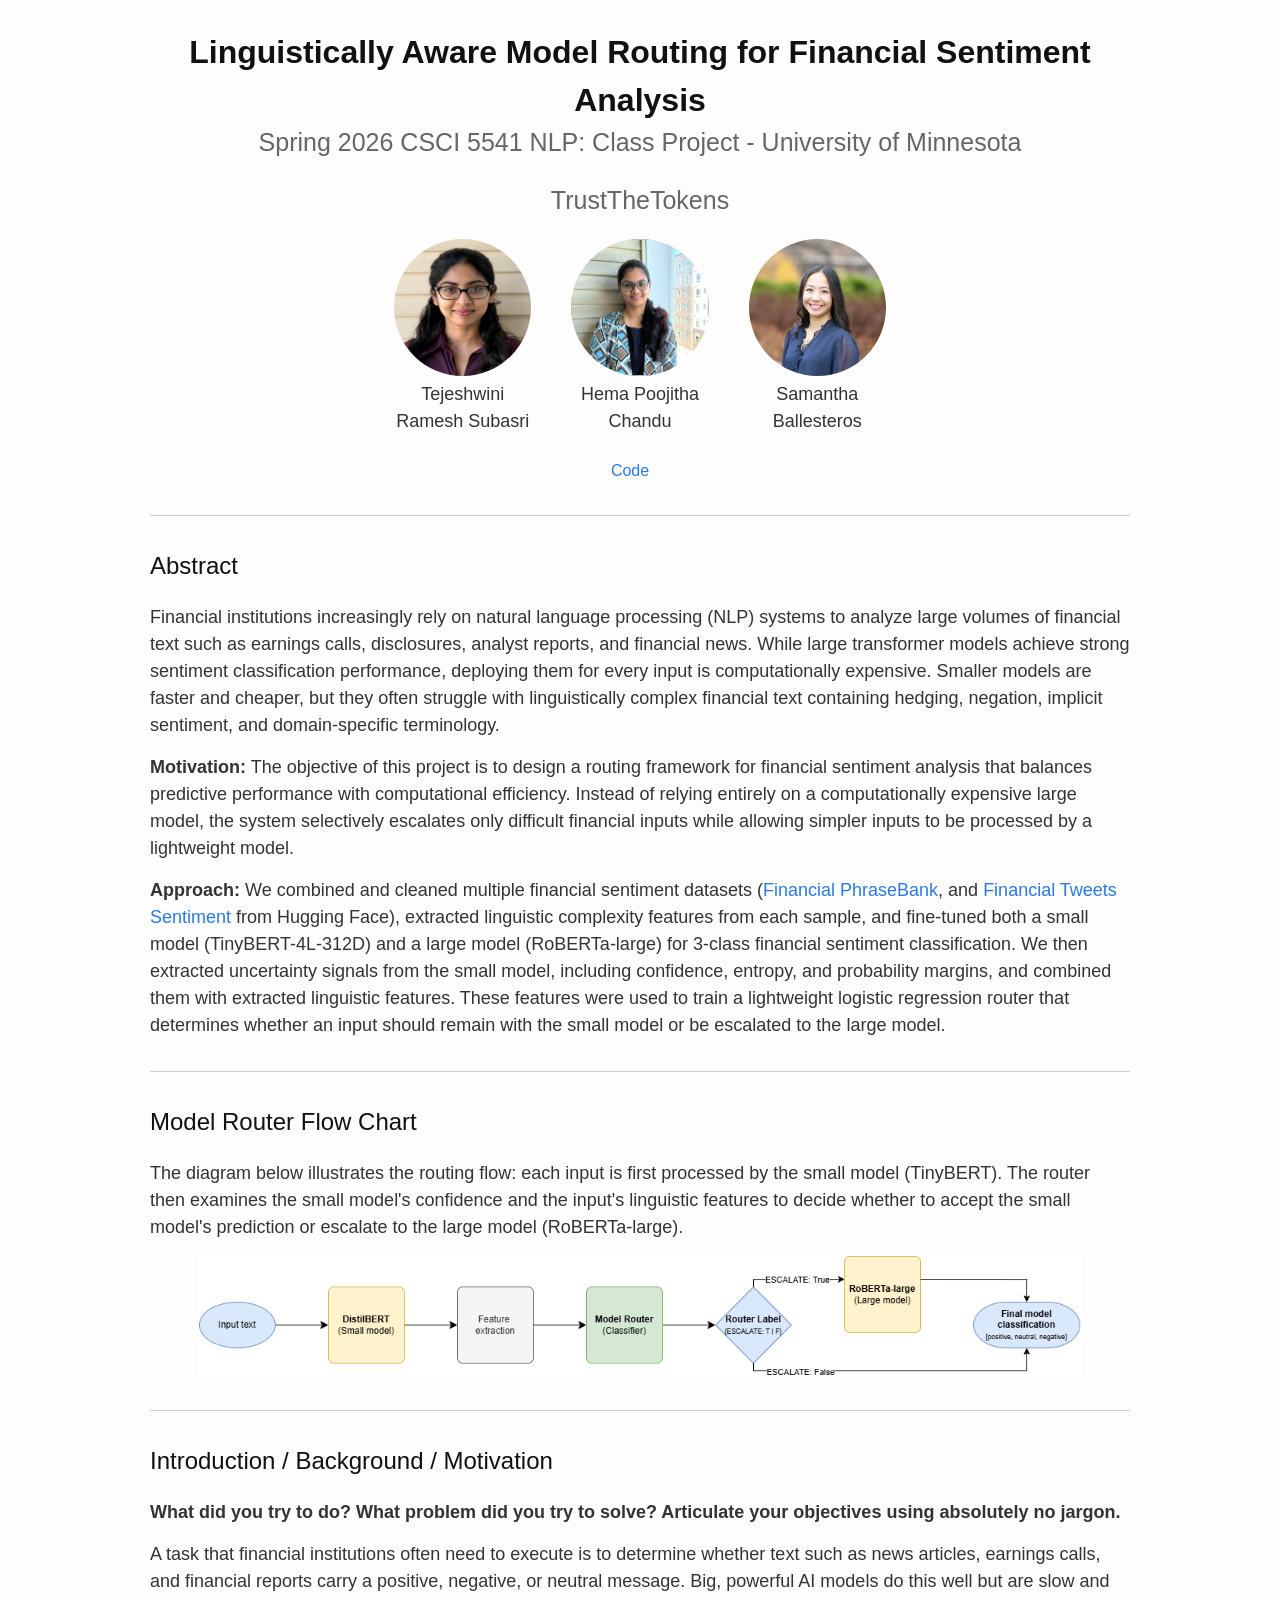
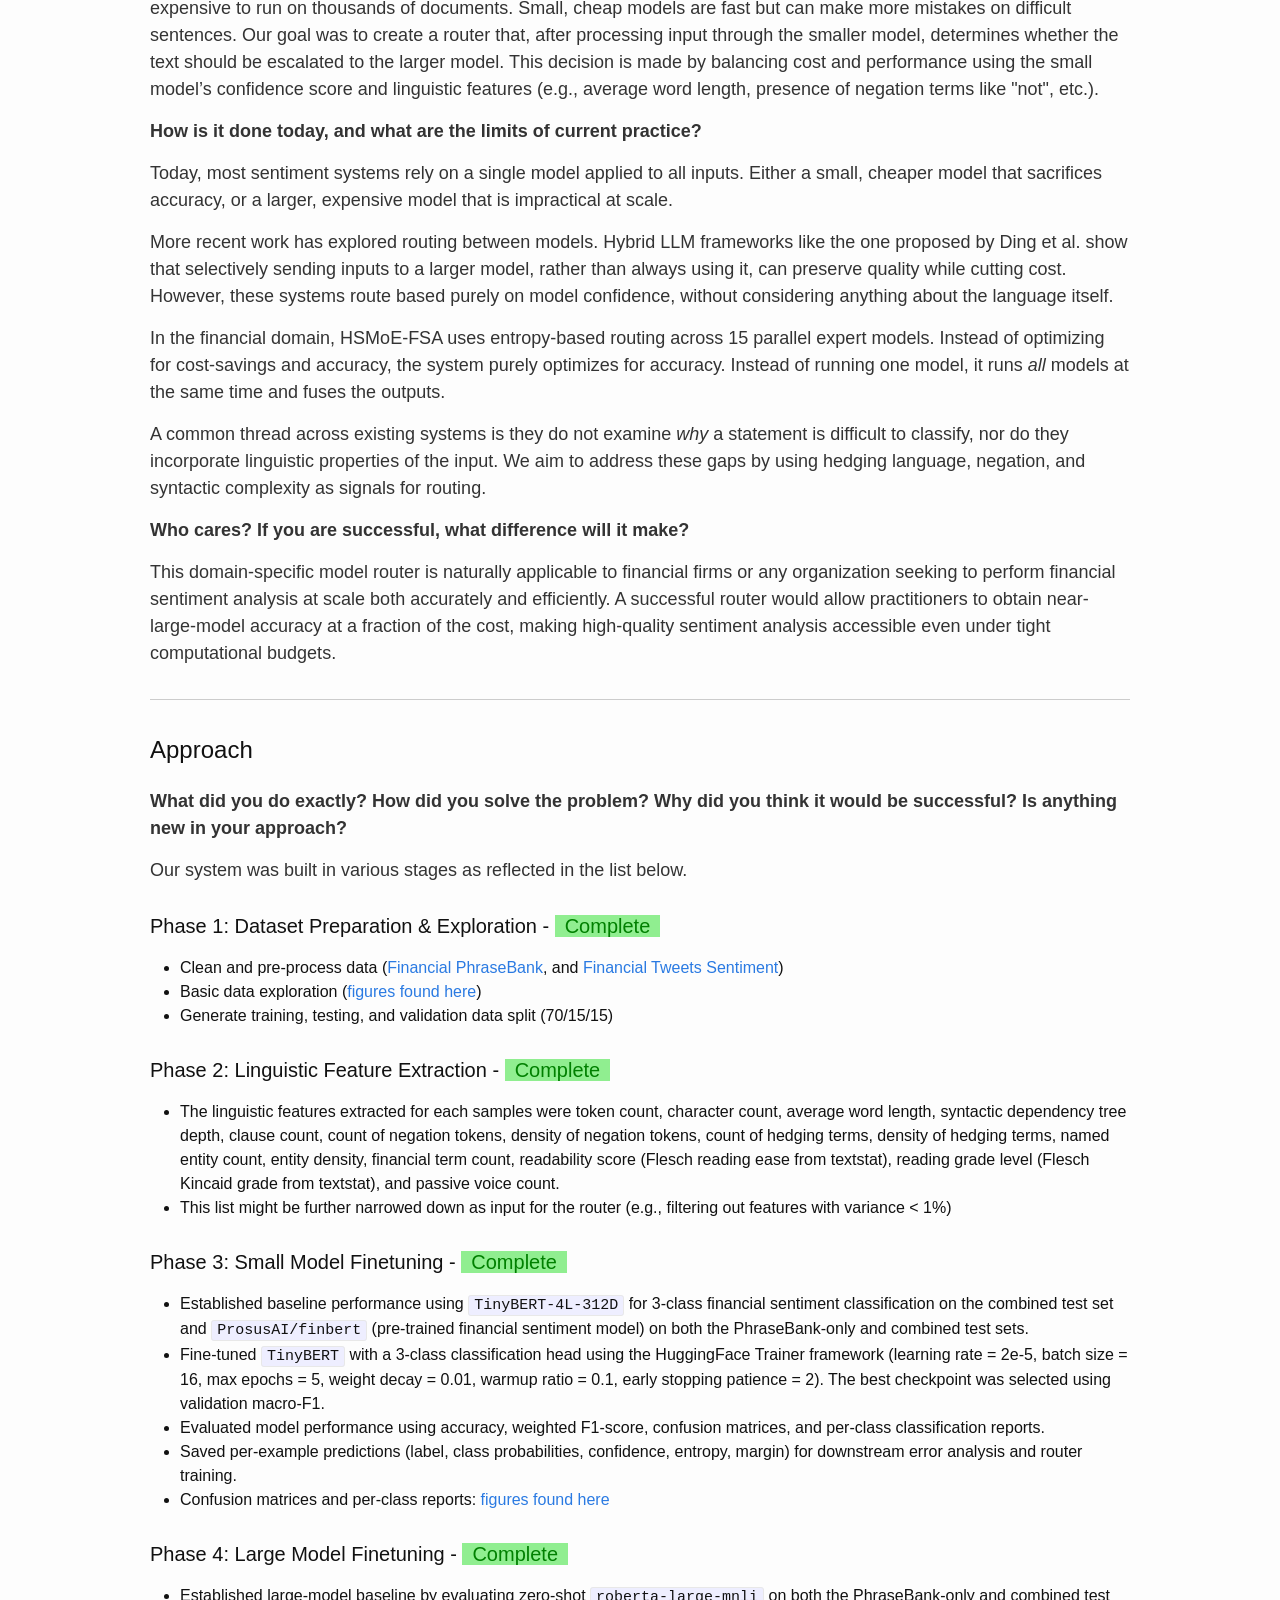
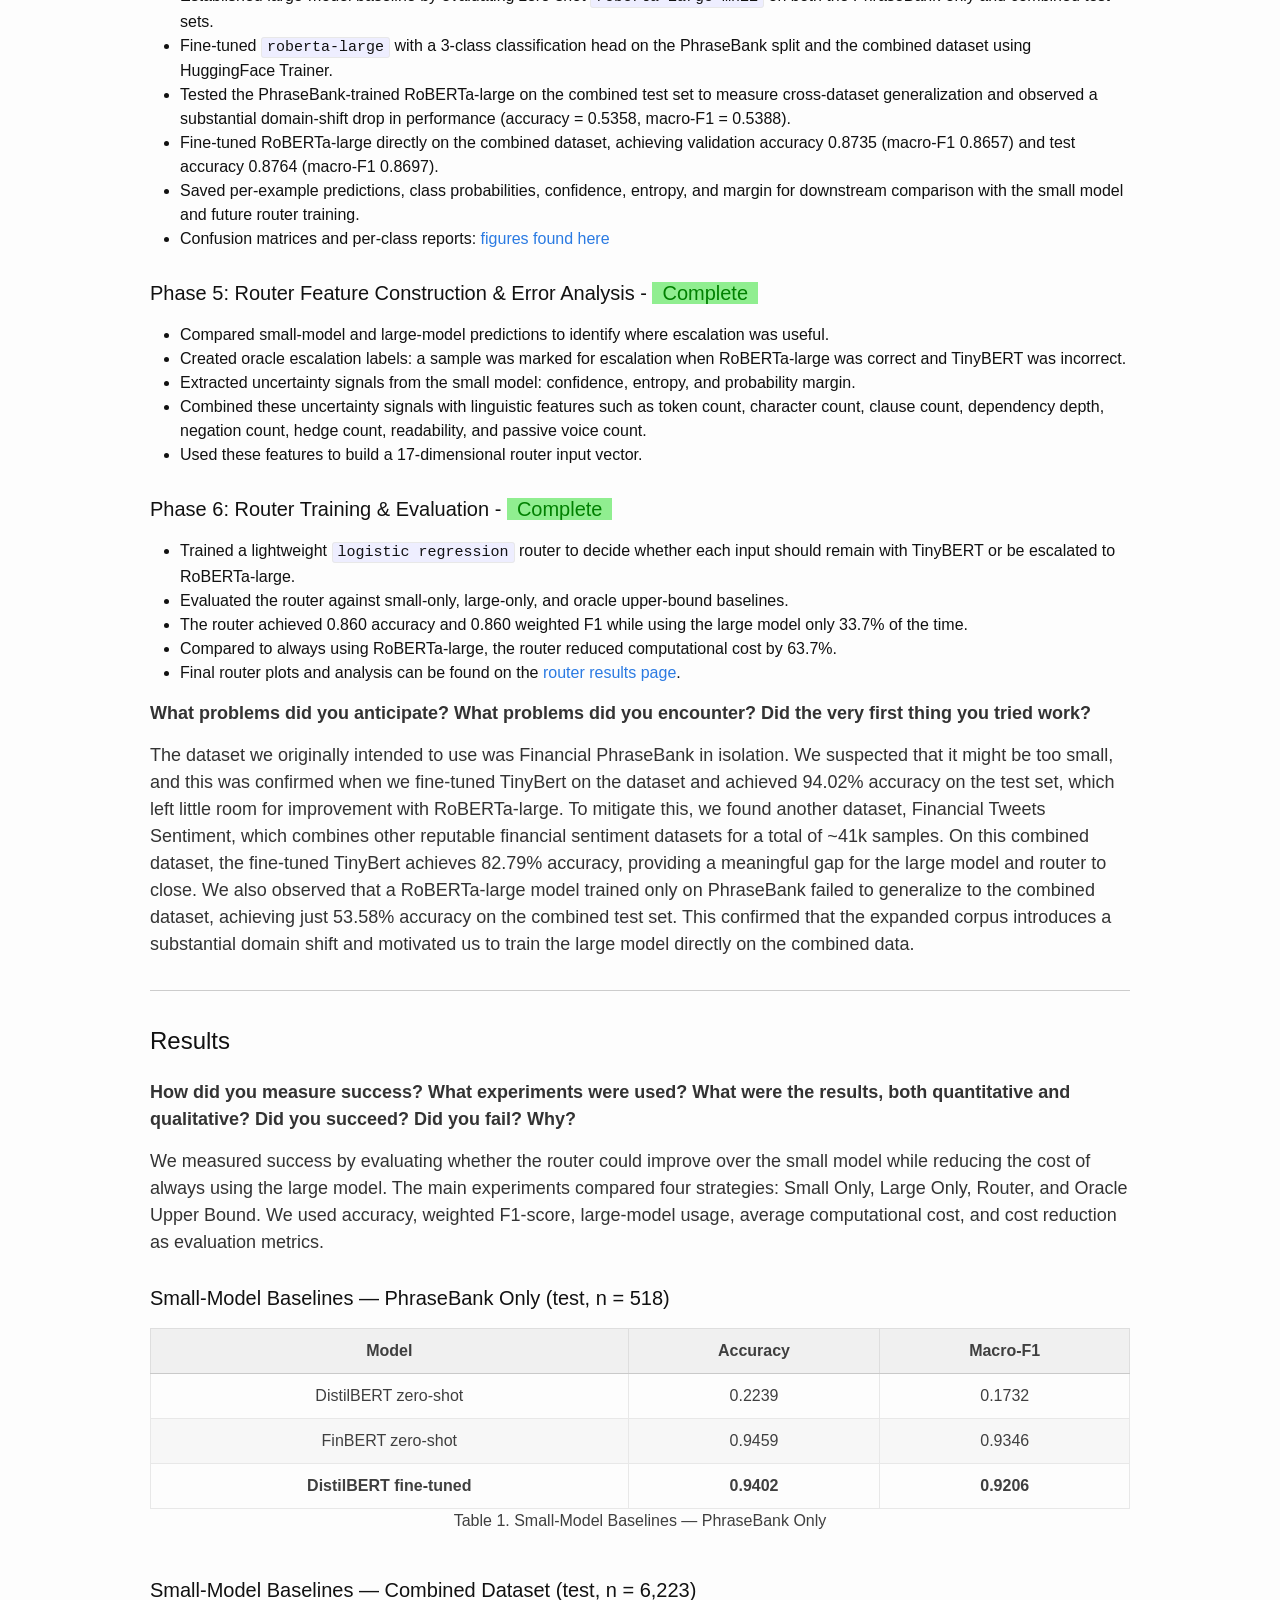
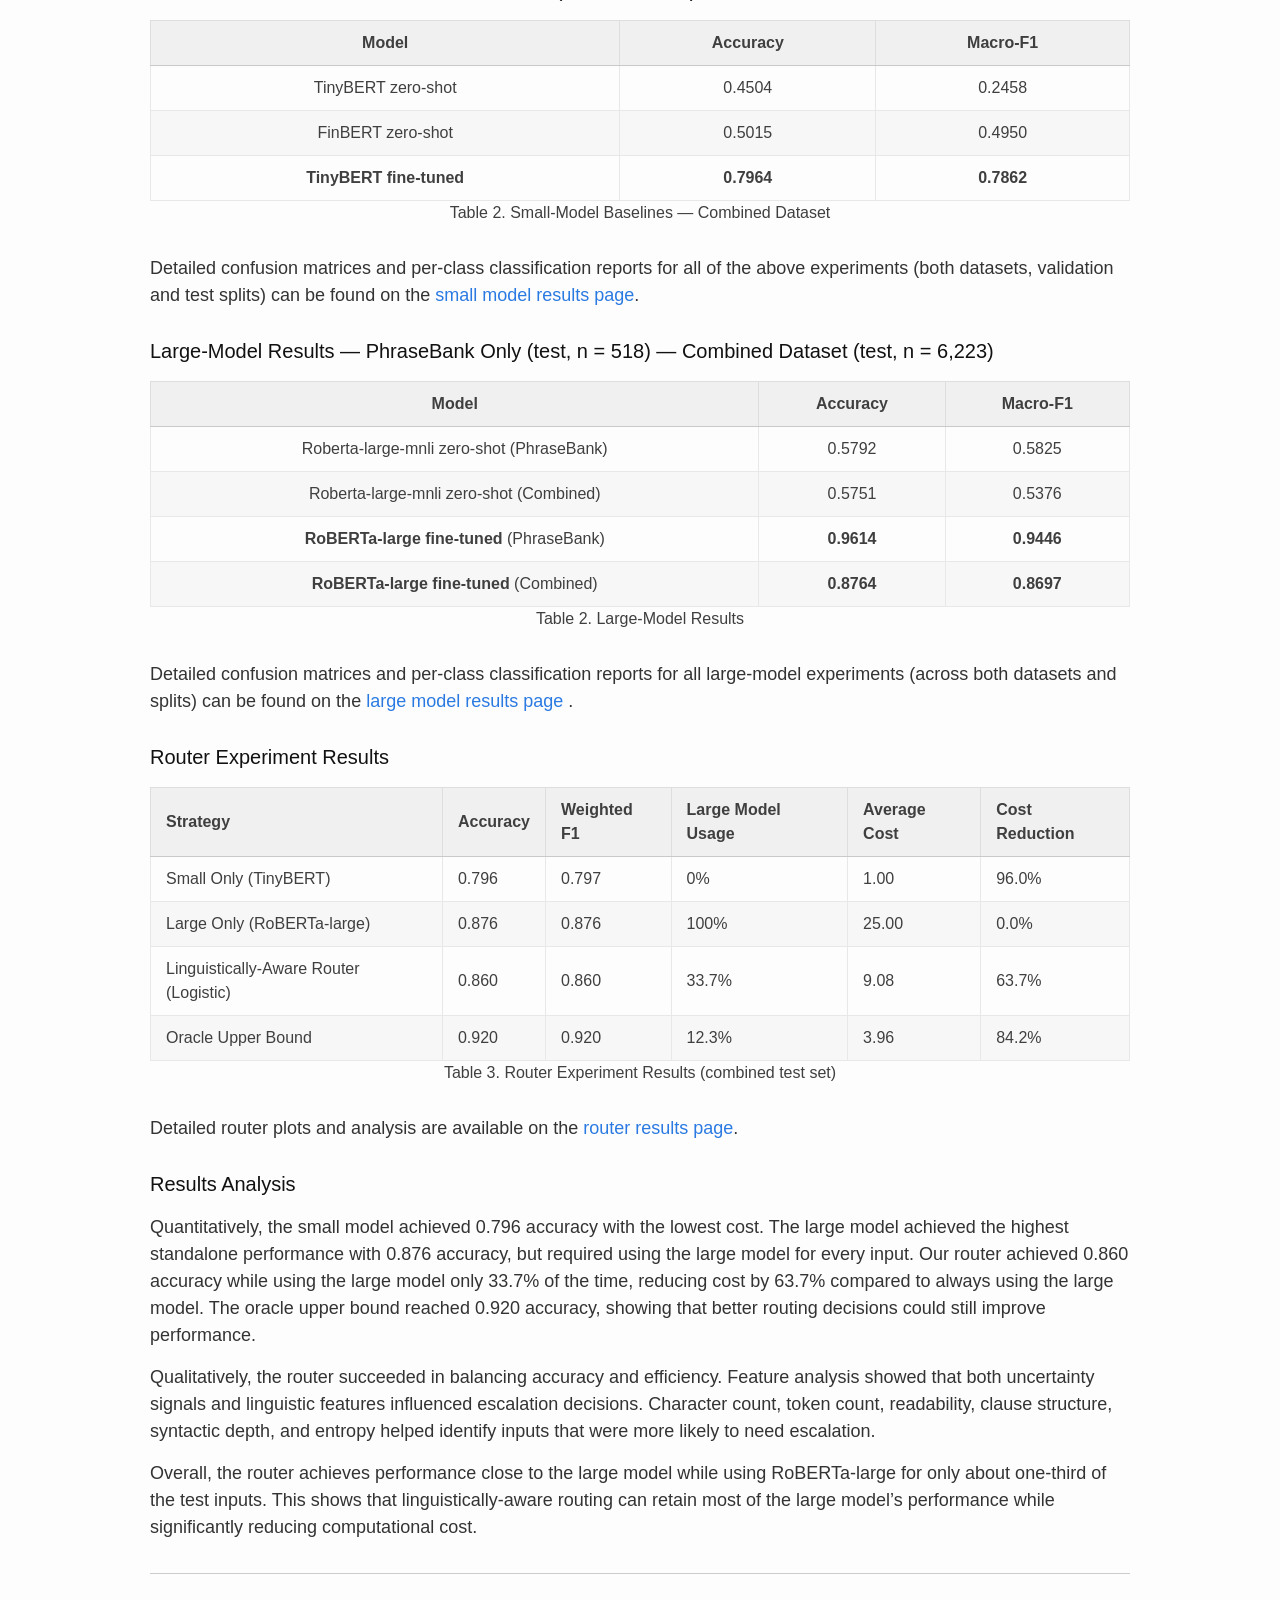
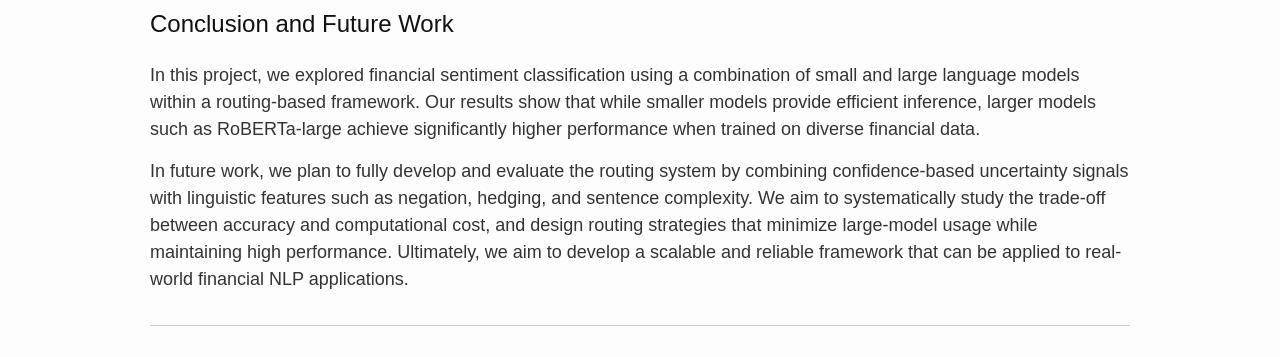
==== commit fd91f229: "Updated Final Results and Approach" ====
--- a/src/index.html
+++ b/src/index.html
@@ -100,46 +100,38 @@
     <div class="wrapper">
       <hr />
 
-      <h2 id="abstract">Abstract</h2>
-
-      <p>
-        <strong>Motivation:</strong>
-        The objective of this project is to create a model router for financial
-        text (specifically sentiment analysis) in order to balance tradeoffs in
-        accuracy and computational/monetary efficiency between small and larger
-        language models (LMs).
-      </p>
-      <p>
-        <strong>Approach:</strong>
-        To accomplish this, we have cleaned a dataset (<a
-          href="https://huggingface.co/datasets/takala/financial_phrasebank/tree/main/data"
-          >Financial PhraseBank</a
-        >, and
-        <a
-          href="https://huggingface.co/datasets/TimKoornstra/financial-tweets-sentiment"
-          >Financial Tweets Sentiment</a
-        >
-        from Hugging Face), extracted linguistic features from each sample, and
-        have finetuned a "small" LM (TinyBert) and a "large" LM
-        (RoBERTa-large). Next, we will perform an error analysis on the small LM outputs. Based on this, we will train a classifier (the model router) that first processes every sample through the small model and then decides whether to escalate the sample to the large model based on the small model’s confidence and linguistic features.
-      </p>
-      <p>
-        <strong>Preliminary Results:</strong>
-        On the PhraseBank-only test set, the fine-tuned TinyBert achieves
-        94.02% accuracy (macro-F1 0.9206), nearly matching FinBERT's zero-shot
-        94.59%. On the harder combined dataset (PhraseBank + Financial Tweets,
-        ~41k samples), the fine-tuned TinyBert achieves 82.79% accuracy
-        (macro-F1 0.8196), providing a meaningful gap for the large model and
-        router to close. Building on this, fine-tuning RoBERTa-large on the combined dataset resulted in 87.64% accuracy indicating strong performance on more diverse financial text.
+    <h2 id="abstract">Abstract</h2>
+
+      <p>
+      Financial institutions increasingly rely on natural language processing (NLP) systems to analyze large volumes of financial text such as earnings calls, disclosures, analyst reports, and financial news. While large transformer models achieve strong sentiment classification performance, deploying them for every input is computationally expensive. Smaller models are faster and cheaper, but they often struggle with linguistically complex financial text containing hedging, negation, implicit sentiment, and domain-specific terminology.
+      </p>
+
+      <p>
+      <strong>Motivation:</strong>
+      The objective of this project is to design a routing framework for financial sentiment analysis that balances predictive performance with computational efficiency. Instead of relying entirely on a computationally expensive large model, the system selectively escalates only difficult financial inputs while allowing simpler inputs to be processed by a lightweight model.
+      </p>
+
+      <p>
+      <strong>Approach:</strong>
+      We combined and cleaned multiple financial sentiment datasets (<a
+                href="https://huggingface.co/datasets/takala/financial_phrasebank/tree/main/data"
+                >Financial PhraseBank</a
+              >, and
+              <a
+                href="https://huggingface.co/datasets/TimKoornstra/financial-tweets-sentiment"
+                >Financial Tweets Sentiment</a
+              >
+              from Hugging Face), extracted linguistic complexity features from each sample, and fine-tuned both a small model (TinyBERT-4L-312D) and a large model (RoBERTa-large) for 3-class financial sentiment classification. We then extracted uncertainty signals from the small model, including confidence, entropy, and probability margins, and combined them with extracted linguistic features. These features were used to train a lightweight logistic regression router that determines whether an input should remain with the small model or be escalated to the large model.
       </p>
 
       <hr />
 
+
       <h2 id="teaser">Model Router Flow Chart</h2>
 
       <p>
         The diagram below illustrates the routing flow: each input is first
-        processed by the small model (TinyBert). The router then examines
+        processed by the small model (TinyBERT). The router then examines
         the small model's confidence and the input's linguistic features to
         decide whether to accept the small model's prediction or escalate to
         the large model (RoBERTa-large).
@@ -274,19 +266,21 @@
       </h3>
       <ul>
         <li>
-          Established baselines by running zero-shot inference with
-          <code>TinyBert</code> (untrained 3-class head) and
+          Established baseline performance using <code>TinyBERT-4L-312D</code> for 3-class financial sentiment classification on the combined test set and
           <code>ProsusAI/finbert</code> (pre-trained financial sentiment model)
           on both the PhraseBank-only and combined test sets.
         </li>
-        <li>
-          Fine-tuned <code>TinyBert</code> with a 3-class
-          classification head on the training split using HuggingFace Trainer
-          (lr&nbsp;=&nbsp;2e-5, batch&nbsp;size&nbsp;=&nbsp;16,
-          max&nbsp;epochs&nbsp;=&nbsp;5, weight&nbsp;decay&nbsp;=&nbsp;0.01,
-          warmup&nbsp;ratio&nbsp;=&nbsp;0.1, early-stopping&nbsp;patience&nbsp;=&nbsp;2).
-          Best checkpoint selected by macro-F1 on the validation set.
-        </li>
+      
+        <li>
+        Fine-tuned <code>TinyBERT</code> with a 3-class classification head using the HuggingFace Trainer framework
+        (learning rate = 2e-5, batch size = 16, max epochs = 5, weight decay = 0.01,
+        warmup ratio = 0.1, early stopping patience = 2).
+        The best checkpoint was selected using validation macro-F1.
+      </li>
+       <li>
+    Evaluated model performance using accuracy, weighted F1-score, confusion matrices,
+    and per-class classification reports.
+  </li>
         <li>
           Saved per-example predictions (label, class probabilities,
           confidence, entropy, margin) for downstream error analysis and
@@ -308,7 +302,7 @@
           <a href="./html/large_model_results.html">figures found here</a>
         </li>
       </ul>
-      <h3>
+      <!-- <h3>
         Phase 5: Small Model Error Analysis -
         <span class="in-progress">In Progress</span>
       </h3>
@@ -332,9 +326,26 @@
           Compute final metrics: overall accuracy, and
           large-model usage rate.
         </li>
+      </ul> -->
+
+      <h3>Phase 5: Router Feature Construction & Error Analysis - <span class="complete">Complete</span></h3>
+      <ul>
+        <li>Compared small-model and large-model predictions to identify where escalation was useful.</li>
+        <li>Created oracle escalation labels: a sample was marked for escalation when RoBERTa-large was correct and TinyBERT was incorrect.</li>
+        <li>Extracted uncertainty signals from the small model: confidence, entropy, and probability margin.</li>
+        <li>Combined these uncertainty signals with linguistic features such as token count, character count, clause count, dependency depth, negation count, hedge count, readability, and passive voice count.</li>
+        <li>Used these features to build a 17-dimensional router input vector.</li>
       </ul>
 
-      <p>
+      <h3>Phase 6: Router Training & Evaluation - <span class="complete">Complete</span></h3>
+      <ul>
+        <li>Trained a lightweight <code>logistic regression</code> router to decide whether each input should remain with TinyBERT or be escalated to RoBERTa-large.</li>
+        <li>Evaluated the router against small-only, large-only, and oracle upper-bound baselines.</li>
+        <li>The router achieved 0.860 accuracy and 0.860 weighted F1 while using the large model only 33.7% of the time.</li>
+        <li>Compared to always using RoBERTa-large, the router reduced computational cost by 63.7%.</li>
+        <li>Final router plots and analysis can be found on the <a href="html/router_results.html">router results page</a>.</li>
+      </ul>
+            <p>
         <b
           >What problems did you anticipate? What problems did you encounter?
           Did the very first thing you tried work?</b
@@ -358,28 +369,11 @@
       <hr />
 
       <h2 id="results">Results</h2>
-
-      <p>
-        <b
-          >How did you measure success? What experiments were used? What were
-          the results, both quantitative and qualitative? Did you succeed? Did
-          you fail? Why?</b
-        >
-      </p>
-
-      <p>
-        We will measure success with various metrics comparing the small model,
-        large model, purely confidence-based router, and the
-        linguistically-aware router (our solution). These metrics will include,
-        but are not limited to, accuracy, escalation rate (sent to large model),
-        and average latency.
-      </p>
-      <p>
-        The goal for accuracy would be to surpass that of the small model and to
-        have an accuracy gap recovery of at least 0.9 (achieving at least 90% of
-        the large model's performance).
-      </p>
-
+      <p><b>How did you measure success? What experiments were used? What were the results, both quantitative and qualitative? Did you succeed? Did you fail? Why?</b></p>
+      <p>
+      We measured success by evaluating whether the router could improve over the small model while reducing the cost of always using the large model. The main experiments compared four strategies: Small Only, Large Only, Router, and Oracle Upper Bound. We used accuracy, weighted F1-score, large-model usage, average computational cost, and cost reduction as evaluation metrics.
+      </p>
+    
       <h3>Small-Model Baselines &mdash; PhraseBank Only (test, n&nbsp;=&nbsp;518)</h3>
 
       <table>
@@ -392,7 +386,7 @@
         </thead>
         <tbody>
           <tr>
-            <td style="text-align: center">TinyBert zero-shot</td>
+            <td style="text-align: center">DistilBERT zero-shot</td>
             <td style="text-align: center">0.2239</td>
             <td style="text-align: center">0.1732</td>
           </tr>
@@ -403,7 +397,7 @@
           </tr>
           <tr>
             <td style="text-align: center">
-              <strong>TinyBert fine-tuned</strong>
+              <strong>DistilBERT fine-tuned</strong>
             </td>
             <td style="text-align: center"><strong>0.9402</strong></td>
             <td style="text-align: center"><strong>0.9206</strong></td>
@@ -426,9 +420,9 @@
         </thead>
         <tbody>
           <tr>
-            <td style="text-align: center">TinyBert zero-shot</td>
-            <td style="text-align: center">0.4358</td>
-            <td style="text-align: center">0.2136</td>
+            <td style="text-align: center">TinyBERT zero-shot</td>
+            <td style="text-align: center">0.4504</td>
+            <td style="text-align: center">0.2458</td>
           </tr>
           <tr>
             <td style="text-align: center">FinBERT zero-shot</td>
@@ -437,10 +431,10 @@
           </tr>
           <tr>
             <td style="text-align: center">
-              <strong>TinyBert fine-tuned</strong>
+              <strong>TinyBERT fine-tuned</strong>
             </td>
-            <td style="text-align: center"><strong>0.8279</strong></td>
-            <td style="text-align: center"><strong>0.8196</strong></td>
+            <td style="text-align: center"><strong>0.7964</strong></td>
+            <td style="text-align: center"><strong>0.7862</strong></td>
           </tr>
         </tbody>
         <caption>
@@ -505,64 +499,80 @@
           large model results page
         </a>.
       </p>
+      
       <h3>Router Experiment Results</h3>
 
       <table>
         <thead>
           <tr>
-            <th style="text-align: center"><strong>Experiment</strong></th>
-            <th style="text-align: center">Accuracy</th>
-            <th style="text-align: center">Macro-F1</th>
-            <th style="text-align: center">Escalation Rate</th>
-            <th style="text-align: center">Average Latency</th>
+            <th>Strategy</th>
+            <th>Accuracy</th>
+            <th>Weighted F1</th>
+            <th>Large Model Usage</th>
+            <th>Average Cost</th>
+            <th>Cost Reduction</th>
           </tr>
         </thead>
         <tbody>
           <tr>
-            <td style="text-align: center">
-              <strong>TinyBert fine-tuned (small)</strong>
-            </td>
-            <td style="text-align: center">0.8279</td>
-            <td style="text-align: center">0.8196</td>
-            <td style="text-align: center">0%</td>
-            <td style="text-align: center">100%</td>
-          </tr>
-          <tr>
-            <td style="text-align: center">
-              <strong>RoBERTa-large (large)</strong>
-            </td>
-            <td style="text-align: center">0.8764</td>
-            <td style="text-align: center">0.8697</td>
-            <td style="text-align: center">100%</td>
-            <td style="text-align: center">0%</td>
-          </tr>
-          <tr>
-            <td style="text-align: center">
-              <strong>Confidence-based router</strong>
-            </td>
-            <td style="text-align: center">TBD</td>
-            <td style="text-align: center">TBD</td>
-            <td style="text-align: center">TBD</td>
-            <td style="text-align: center">TBD</td>
-          </tr>
-          <tr>
-            <td style="text-align: center">
-              <strong>Linguistically-aware router</strong>
-            </td>
-            <td style="text-align: center">TBD</td>
-            <td style="text-align: center">TBD</td>
-            <td style="text-align: center">TBD</td>
-            <td style="text-align: center">TBD</td>
+            <td>Small Only (TinyBERT)</td>
+            <td>0.796</td>
+            <td>0.797</td>
+            <td>0%</td>
+            <td>1.00</td>
+            <td>96.0%</td>
+          </tr>
+          <tr>
+            <td>Large Only (RoBERTa-large)</td>
+            <td>0.876</td>
+            <td>0.876</td>
+            <td>100%</td>
+            <td>25.00</td>
+            <td>0.0%</td>
+          </tr>
+          <tr>
+            <td>Linguistically-Aware Router (Logistic)</td>
+            <td>0.860</td>
+            <td>0.860</td>
+            <td>33.7%</td>
+            <td>9.08</td>
+            <td>63.7%</td>
+          </tr>
+          <tr>
+            <td>Oracle Upper Bound</td>
+            <td>0.920</td>
+            <td>0.920</td>
+            <td>12.3%</td>
+            <td>3.96</td>
+            <td>84.2%</td>
           </tr>
         </tbody>
         <caption>
           Table 3. Router Experiment Results (combined test set)
         </caption>
       </table>
+      <p>
+        Detailed router plots and analysis are available on the
+        <a href="html/router_results.html">router results page</a>.
+      </p>
+      <h3>Results Analysis</h3>
+      <p>
+      Quantitatively, the small model achieved 0.796 accuracy with the lowest cost. The large model achieved the highest standalone performance with 0.876 accuracy, but required using the large model for every input. Our router achieved 0.860 accuracy while using the large model only 33.7% of the time, reducing cost by 63.7% compared to always using the large model. The oracle upper bound reached 0.920 accuracy, showing that better routing decisions could still improve performance.
+      </p>
+
+      <p>
+      Qualitatively, the router succeeded in balancing accuracy and efficiency. Feature analysis showed that both uncertainty signals and linguistic features influenced escalation decisions. Character count, token count, readability, clause structure, syntactic depth, and entropy helped identify inputs that were more likely to need escalation.
+      </p>
+      <p>
+        Overall, the router achieves performance close to the large model while using RoBERTa-large for only about one-third of the test inputs.
+        This shows that linguistically-aware routing can retain most of the large model’s performance while significantly reducing computational cost.
+      </p>
+
+      
 
       <hr />
 
-    <h2 id="feedback">Feedback and Next Steps</h2>
+    <!-- <h2 id="feedback">Feedback and Next Steps</h2>
     
     <p>
       <strong>
@@ -571,8 +581,8 @@
         Overall, our next steps are clear, and we will continue making steady progress toward completing the project by the end of the semester.
       </strong>
     </p>
-    
-    <hr />
+     -->
+
 
       <h2 id="conclusion">Conclusion and Future Work</h2>
 
@@ -611,4 +621,4 @@
       <hr />
     </div>
   </body>
-</html>
+</html>
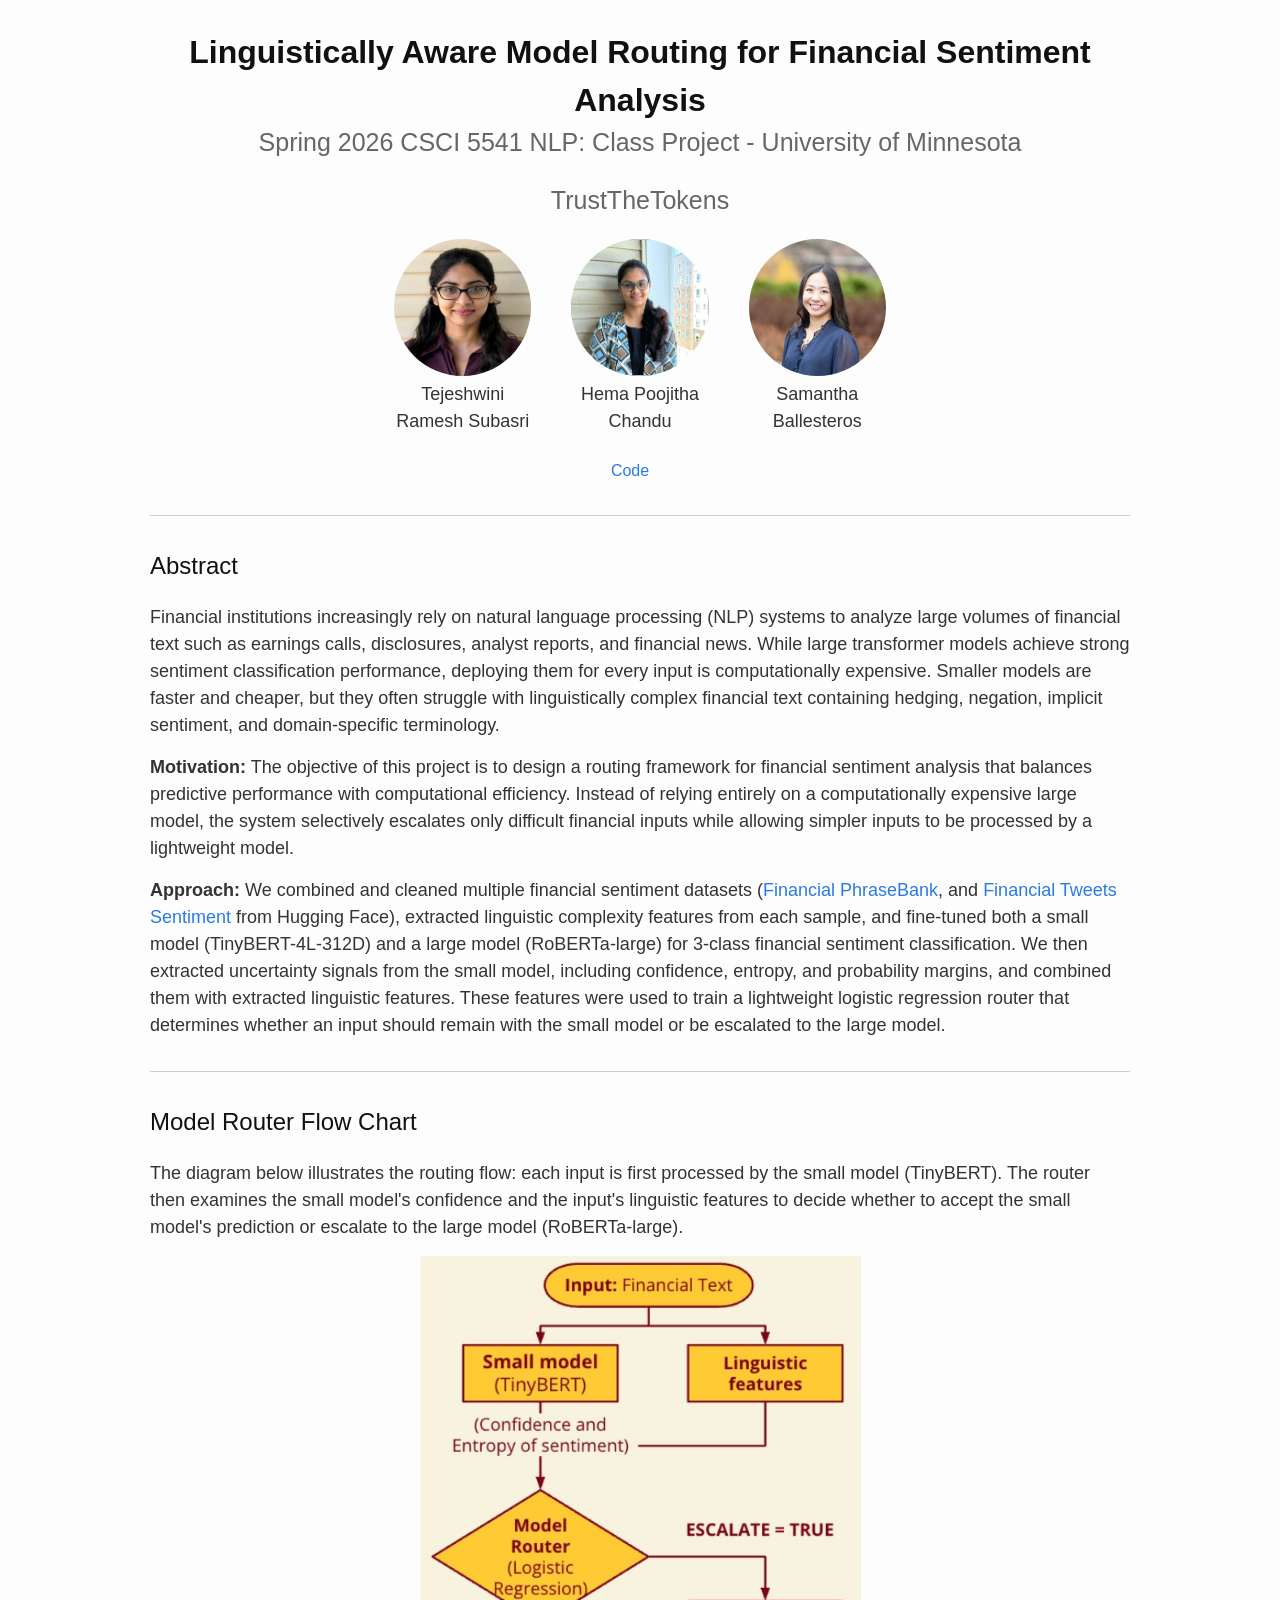
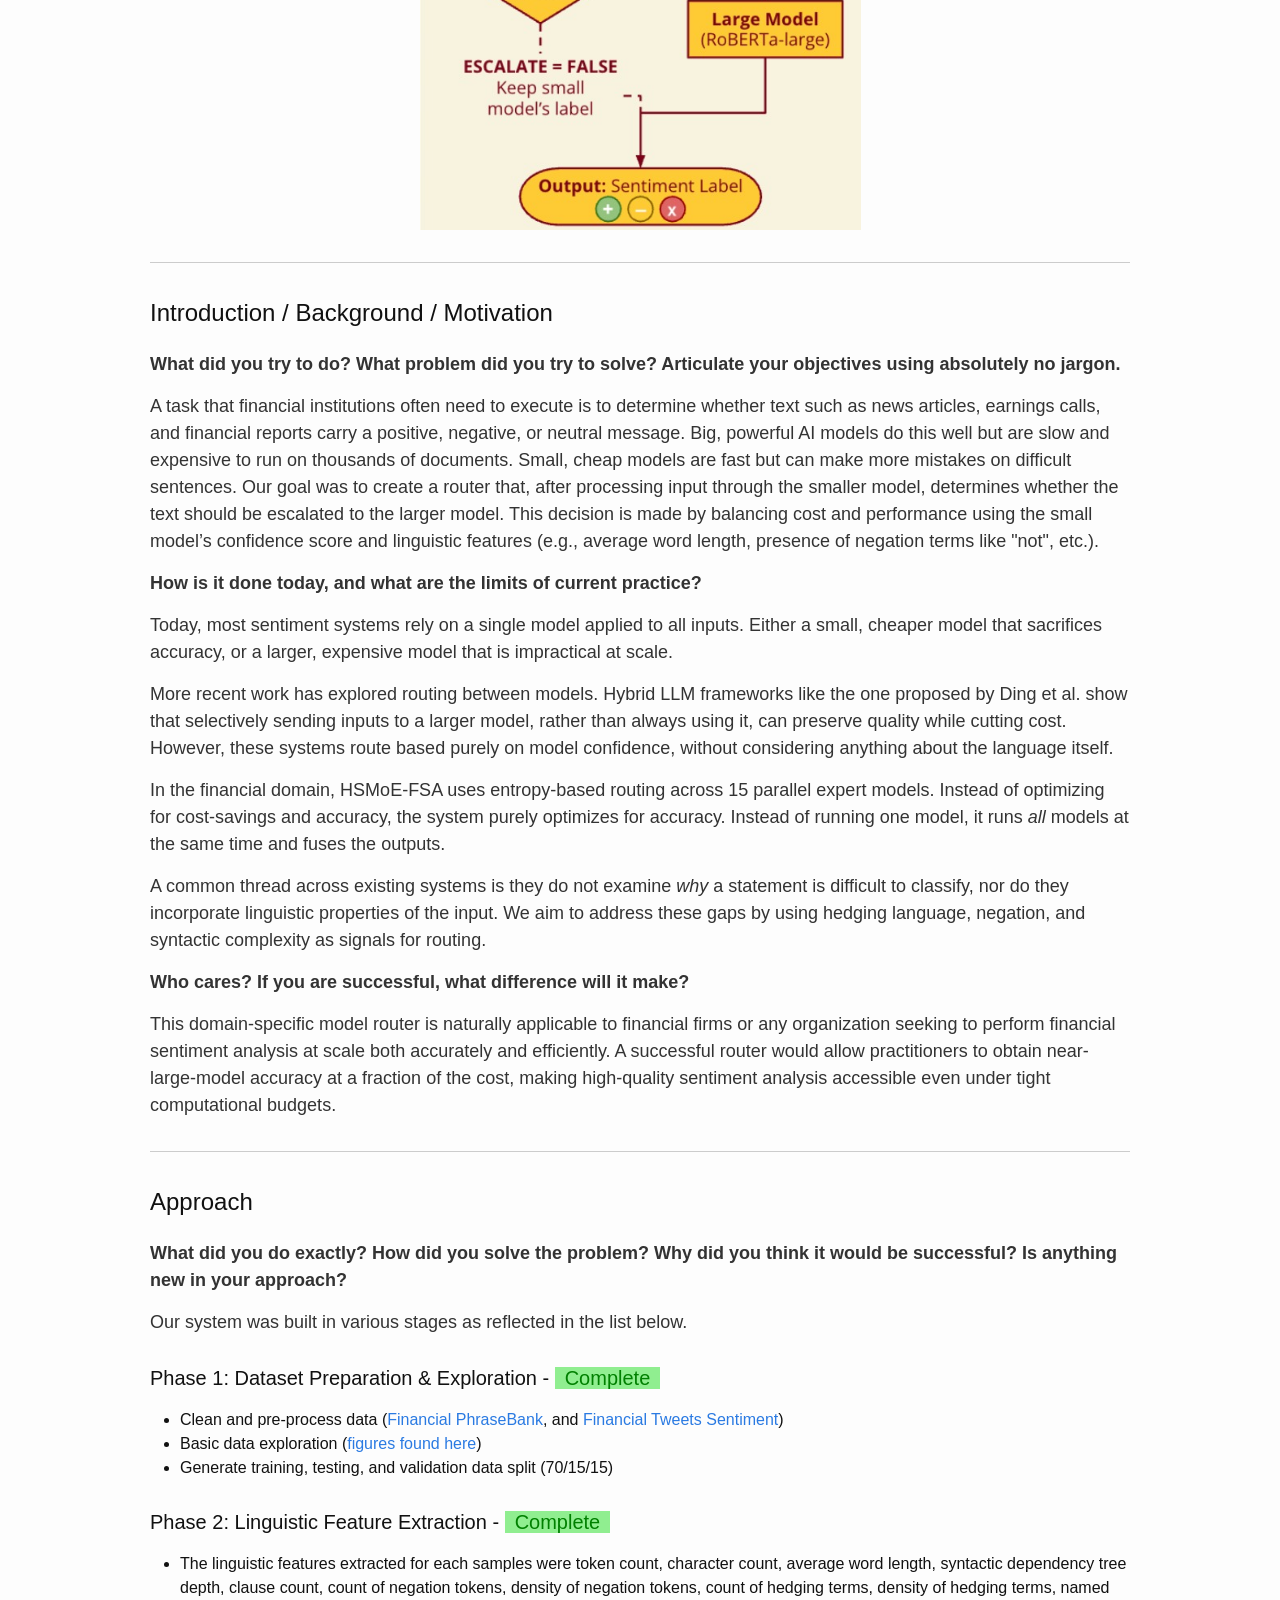
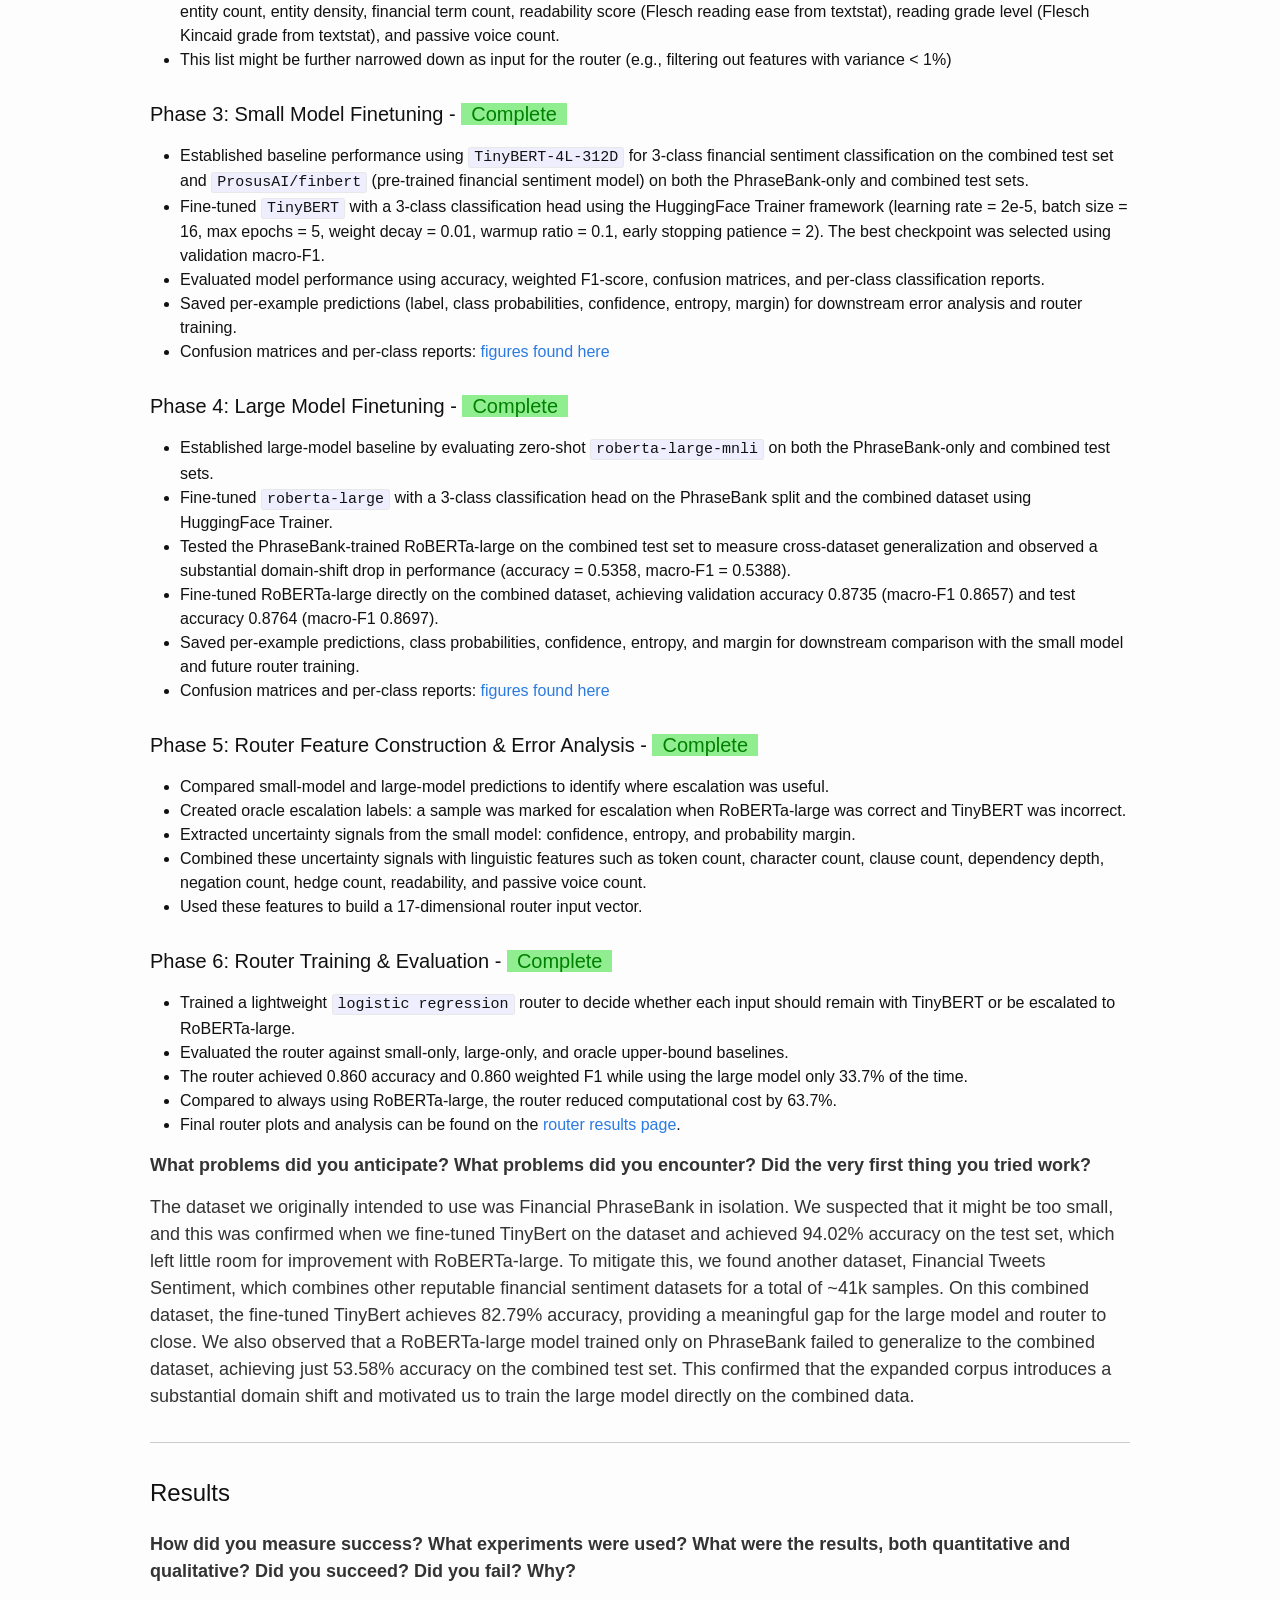
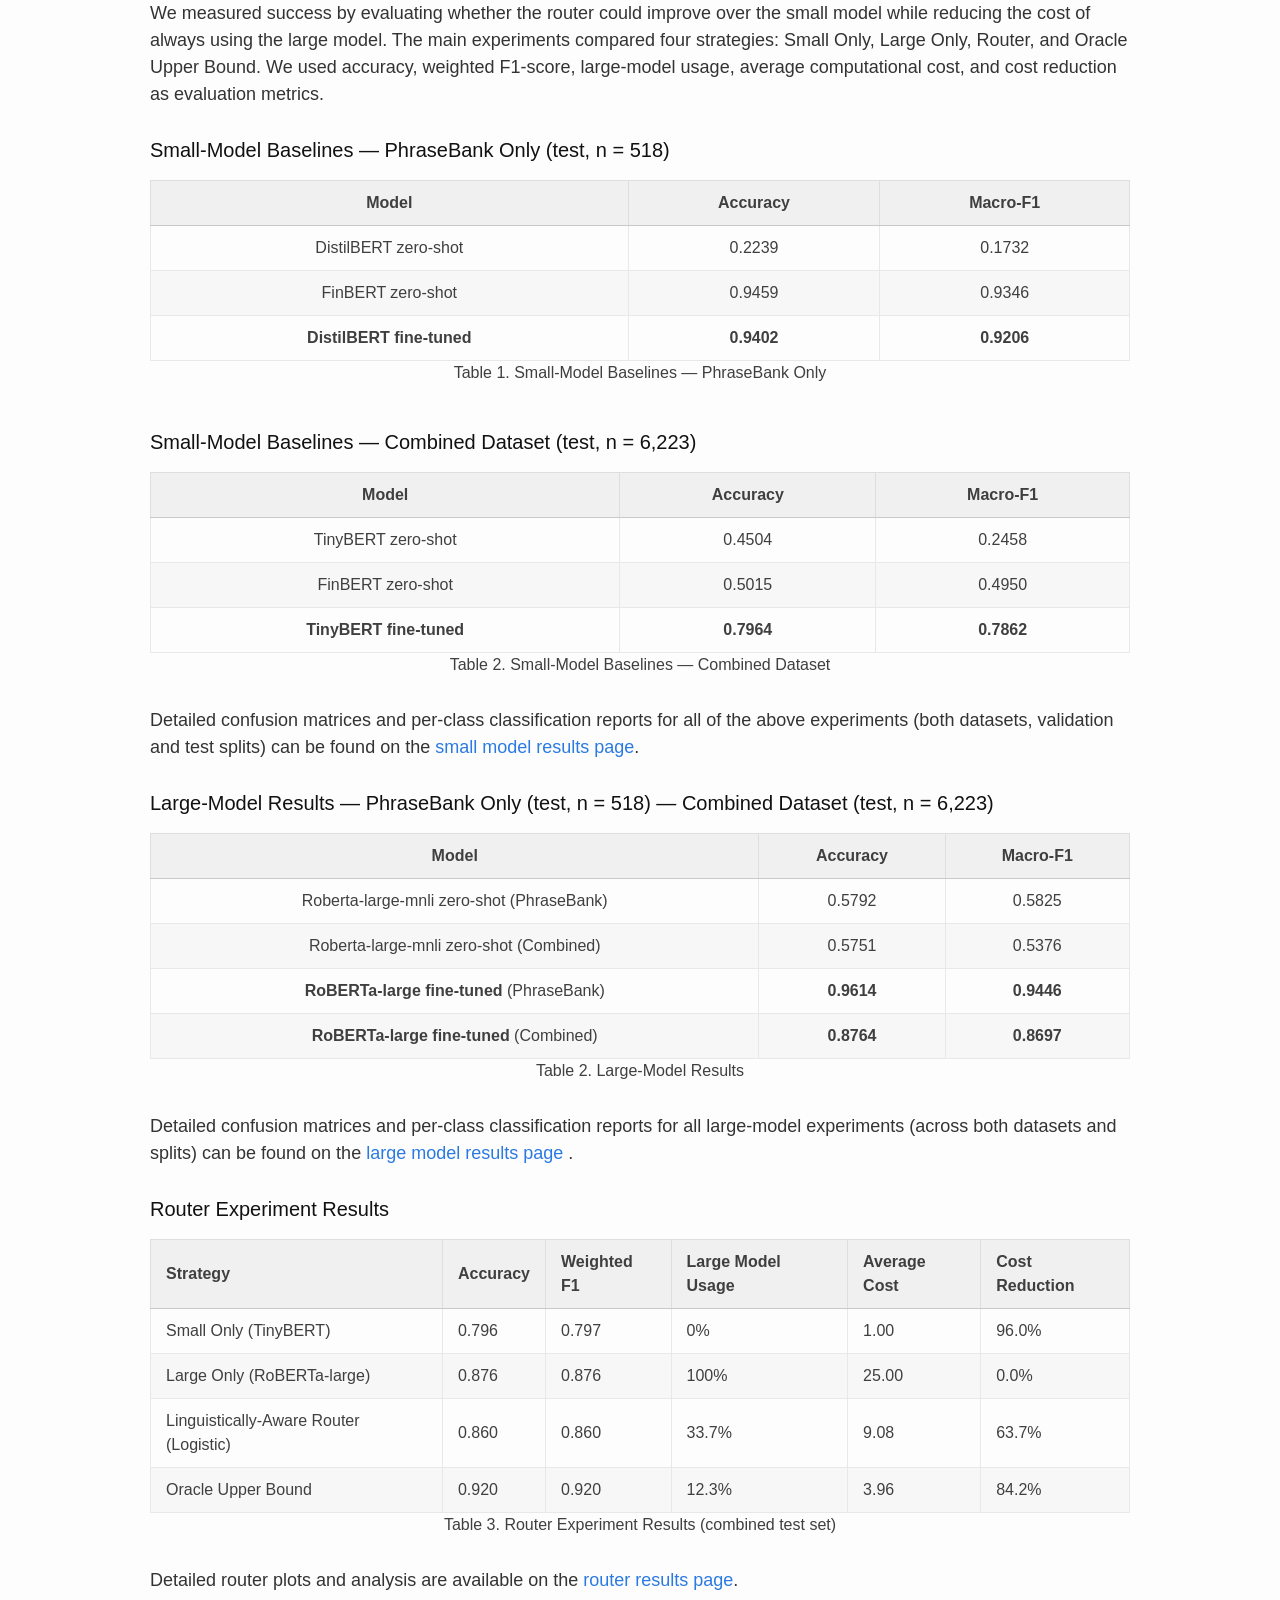
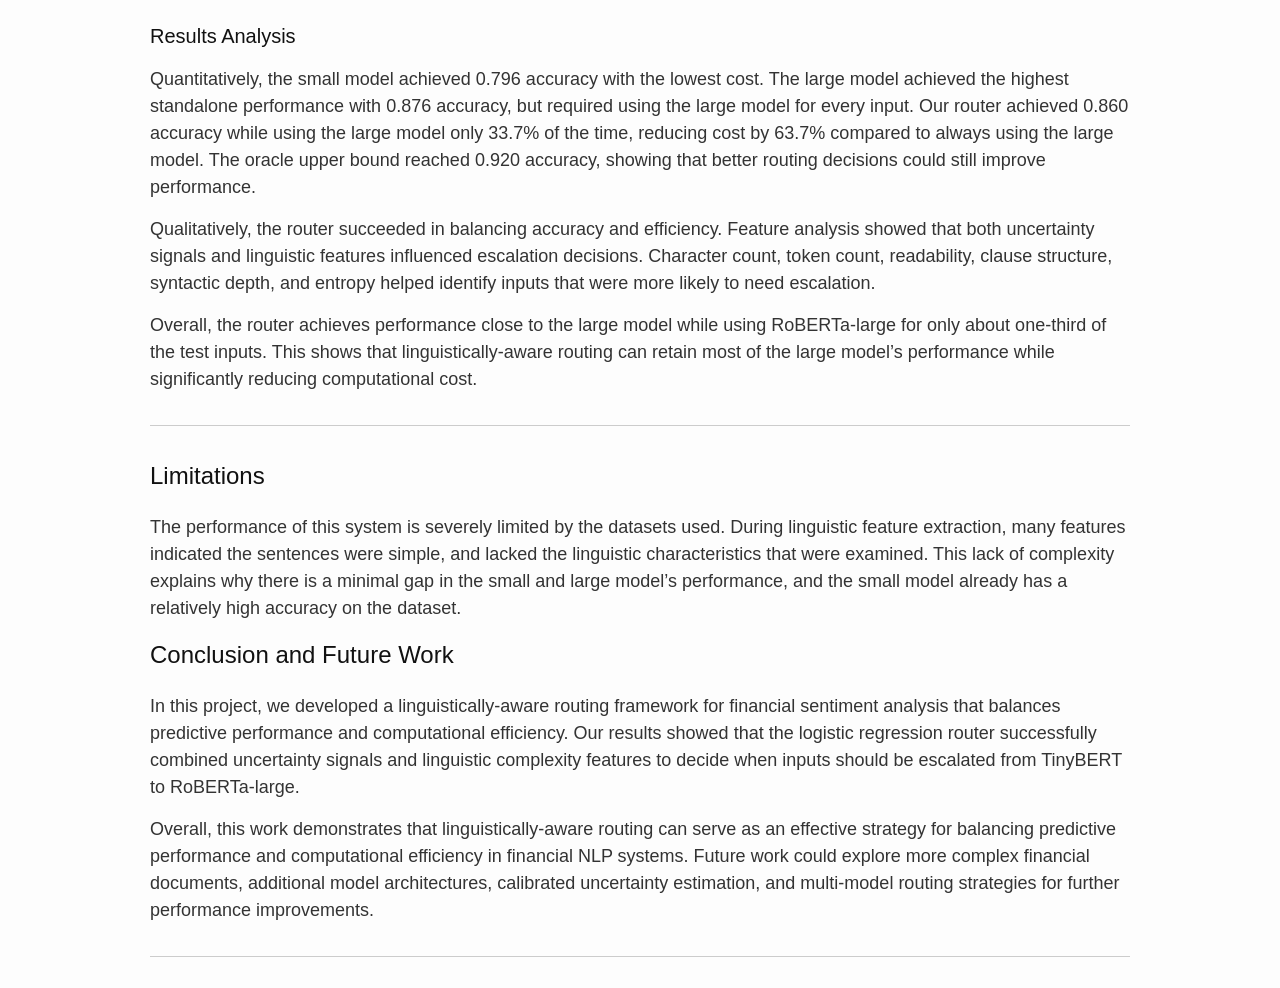
==== commit a64e0af5: "Updated Conclusion" ====
--- a/src/index.html
+++ b/src/index.html
@@ -137,10 +137,13 @@
         the large model (RoBERTa-large).
       </p>
 
-      <p class="sys-img">
-        <img src="./img/flowchart.png" alt="Flowchart of model router system" />
-      </p>
-
+      <p class="sys-img" style="text-align: center;">
+        <img
+          src="./img/flowchart.jpeg"
+          alt="Flowchart of model router system"
+          style="width: 50%; max-width: 700px; height: auto;"
+        />
+      </p>
       <hr />
 
       <h2 id="introduction">Introduction / Background / Motivation</h2>
@@ -583,9 +586,26 @@
     </p>
      -->
 
-
-      <h2 id="conclusion">Conclusion and Future Work</h2>
-
+    <h2 id="Limitations">Limitations</h2>
+          <p>
+            The performance of this system is severely limited by the datasets used. 
+            During linguistic feature extraction, many features indicated the sentences 
+            were simple, and lacked the linguistic characteristics that were examined. 
+            This lack of complexity explains why there is a minimal gap in the small 
+            and large model’s performance, and the small model already has a relatively 
+            high accuracy on the dataset.
+           
+          </p>
+
+    <h2 id="conclusion">Conclusion and Future Work</h2>
+      <p>
+In this project, we developed a linguistically-aware routing framework for financial sentiment analysis that balances predictive performance and computational efficiency. Our results showed that the logistic regression router successfully combined uncertainty signals and linguistic complexity features to decide when inputs should be escalated from TinyBERT to RoBERTa-large.
+</p>
+
+
+      <p>
+      Overall, this work demonstrates that linguistically-aware routing can serve as an effective strategy for balancing predictive performance and computational efficiency in financial NLP systems. Future work could explore more complex financial documents, additional model architectures, calibrated uncertainty estimation, and multi-model routing strategies for further performance improvements.
+      </p>
       <!-- <p>
         <strong>
           How easily are your results able to be reproduced by others? Did your
@@ -598,7 +618,7 @@
       </p> -->
 
 
-      <p>
+      <!-- <p>
       In this project, we explored financial sentiment classification using a
       combination of small and large language models within a routing-based
       framework. Our results show that while smaller models provide efficient
@@ -615,7 +635,7 @@
       strategies that minimize large-model usage while maintaining high performance.
       Ultimately, we aim to develop a scalable and reliable
       framework that can be applied to real-world financial NLP applications.
-      </p>
+      </p> -->
 
 
       <hr />
